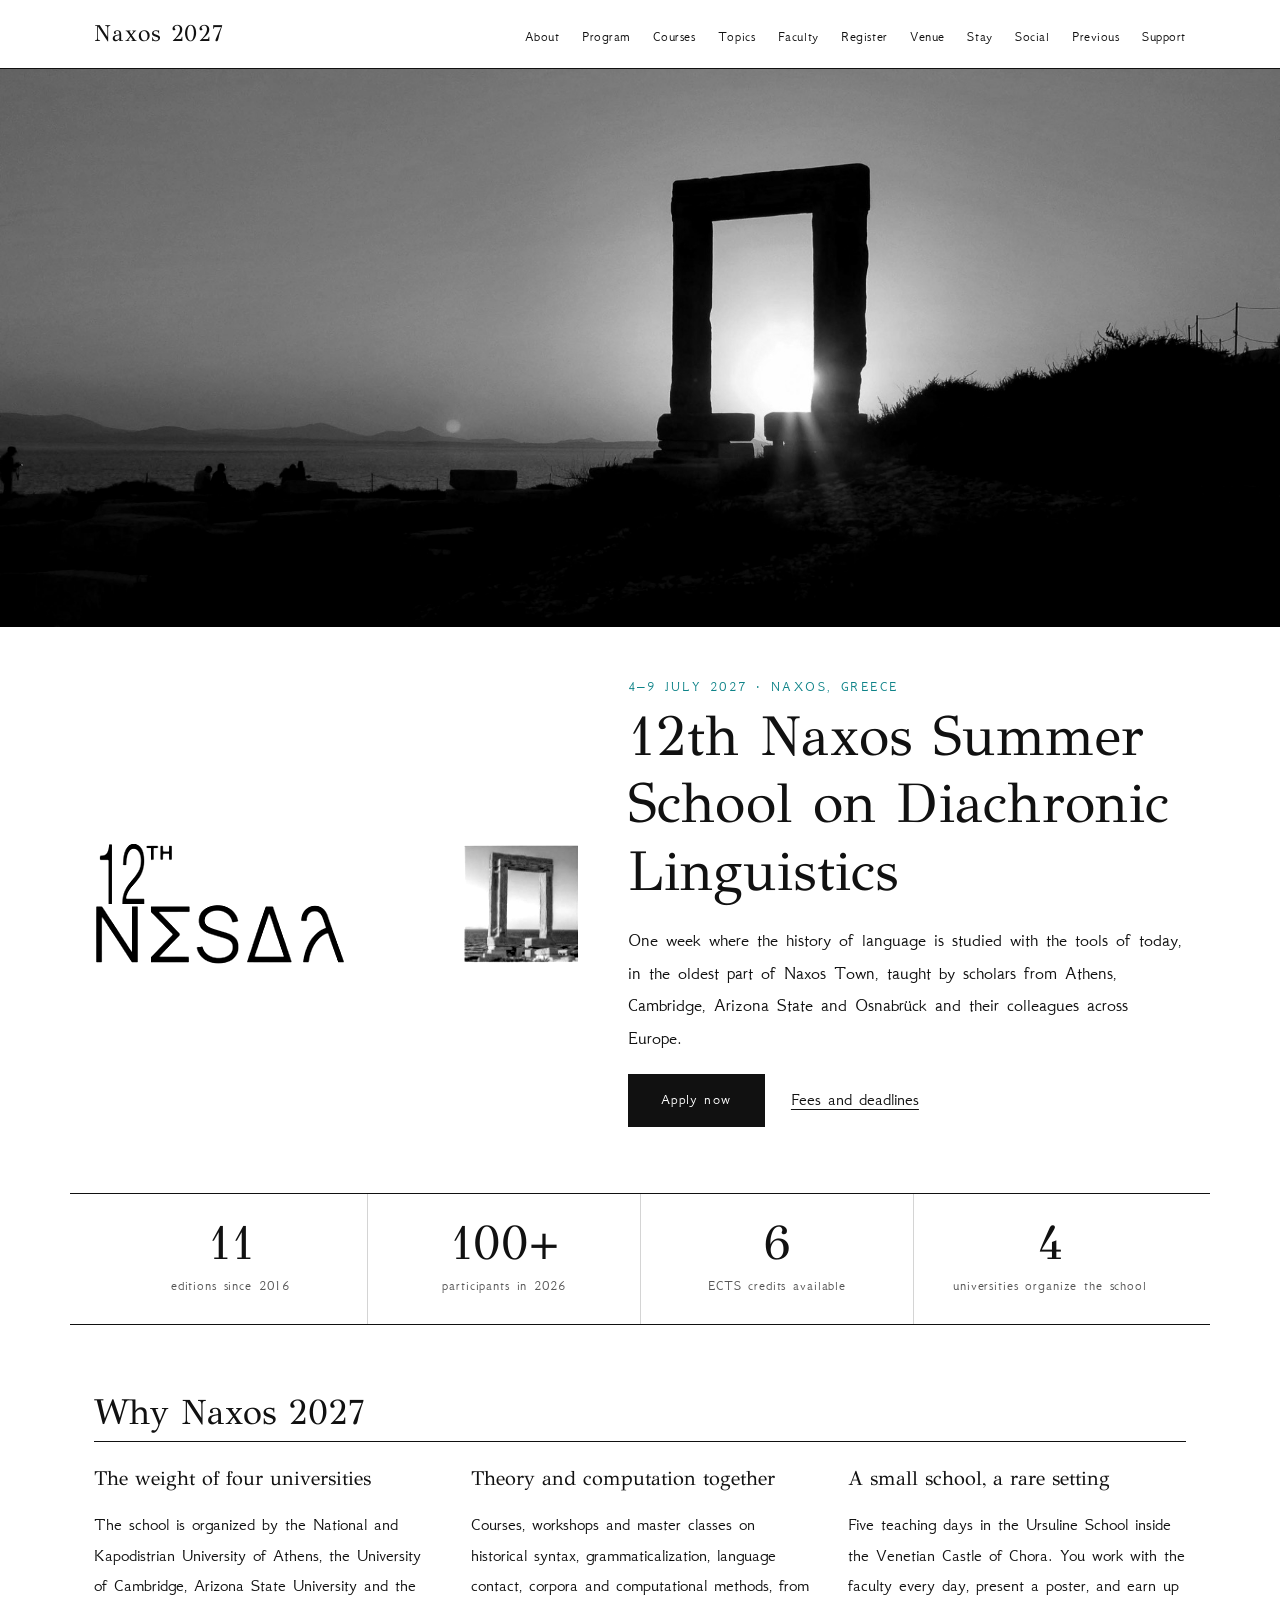
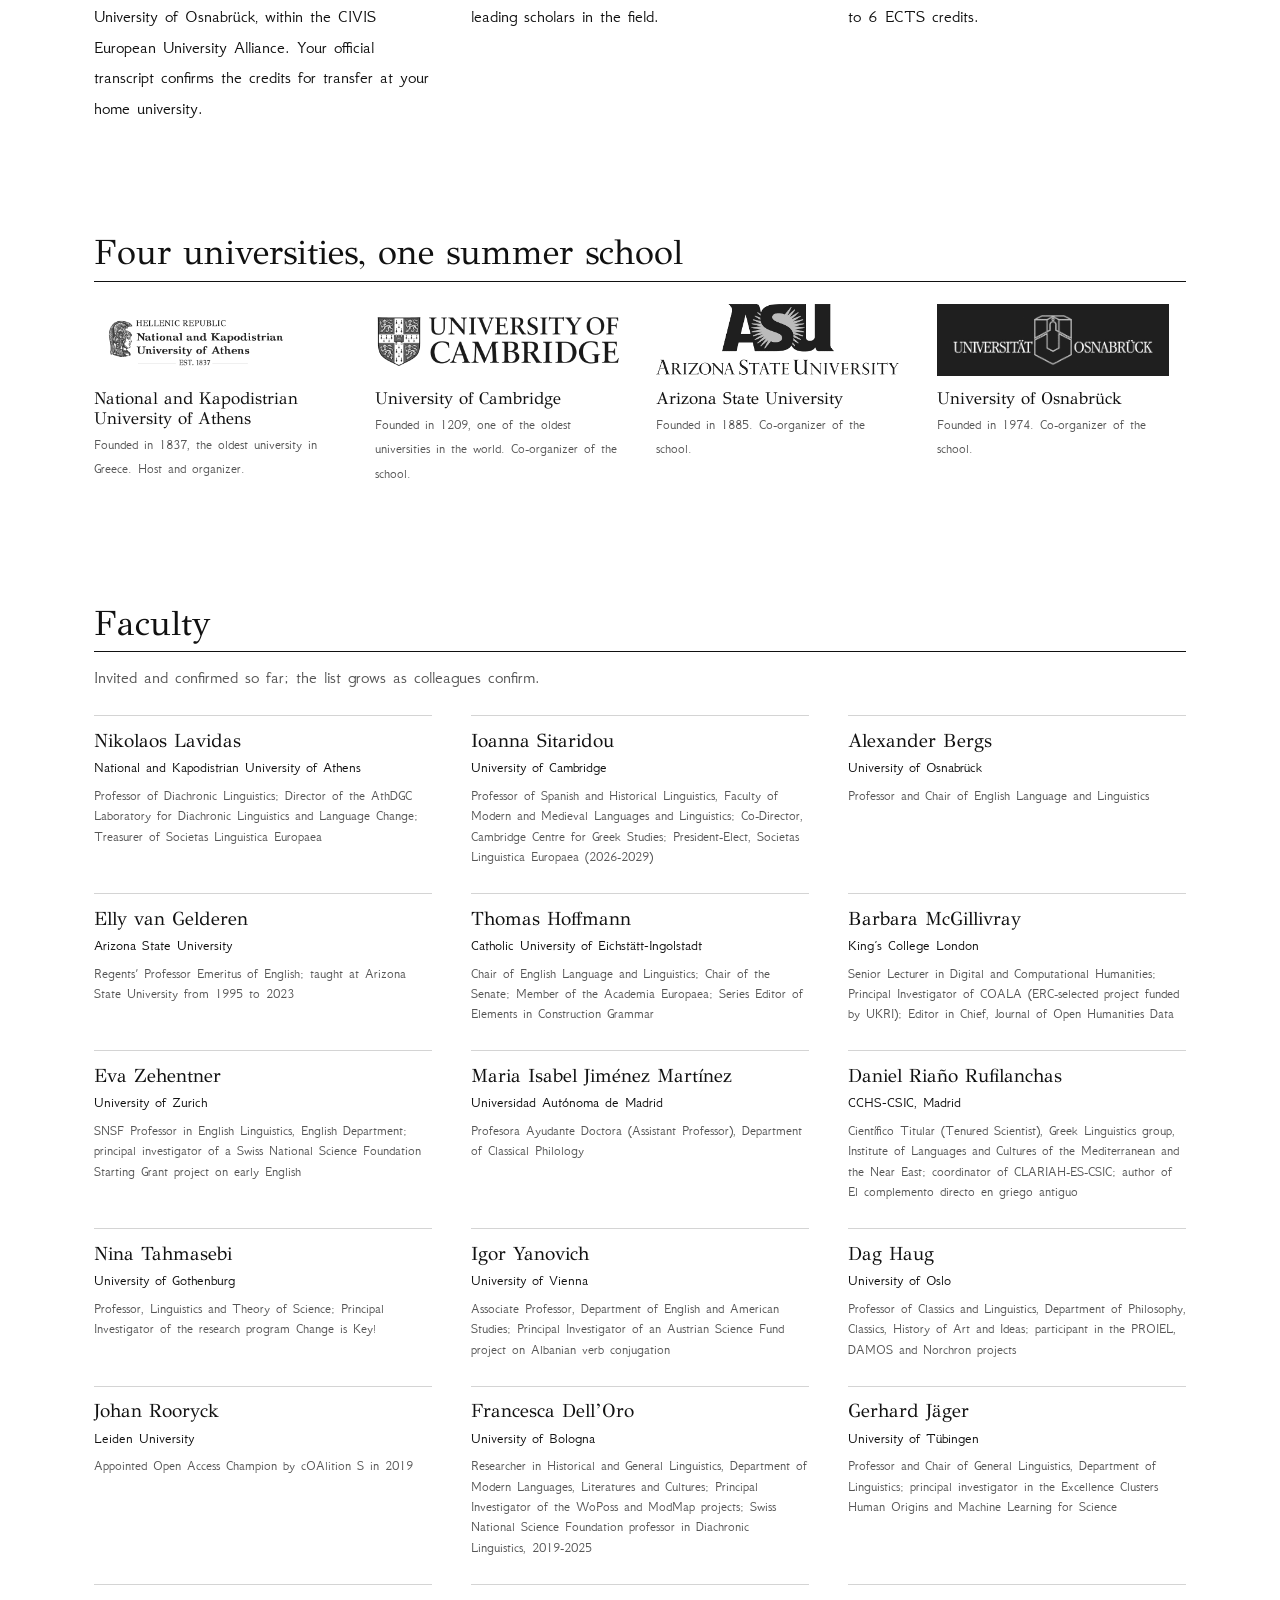
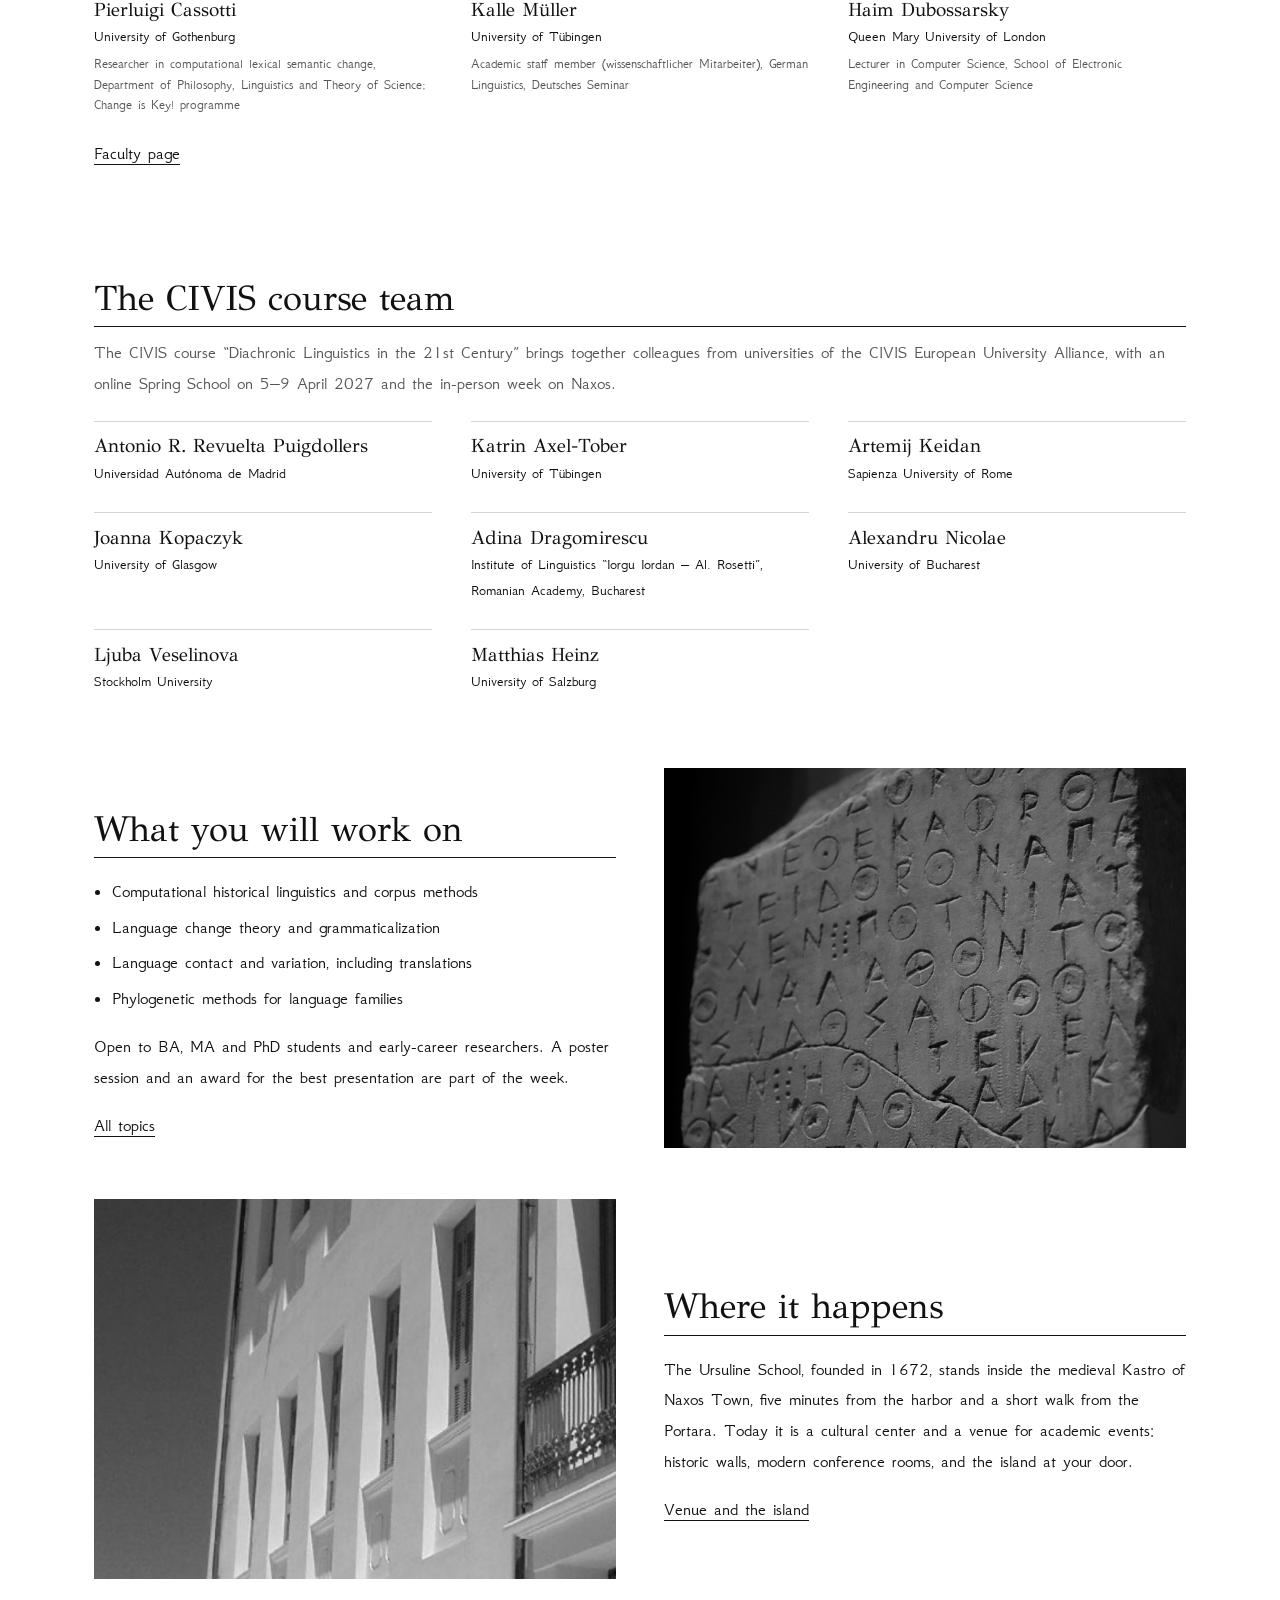
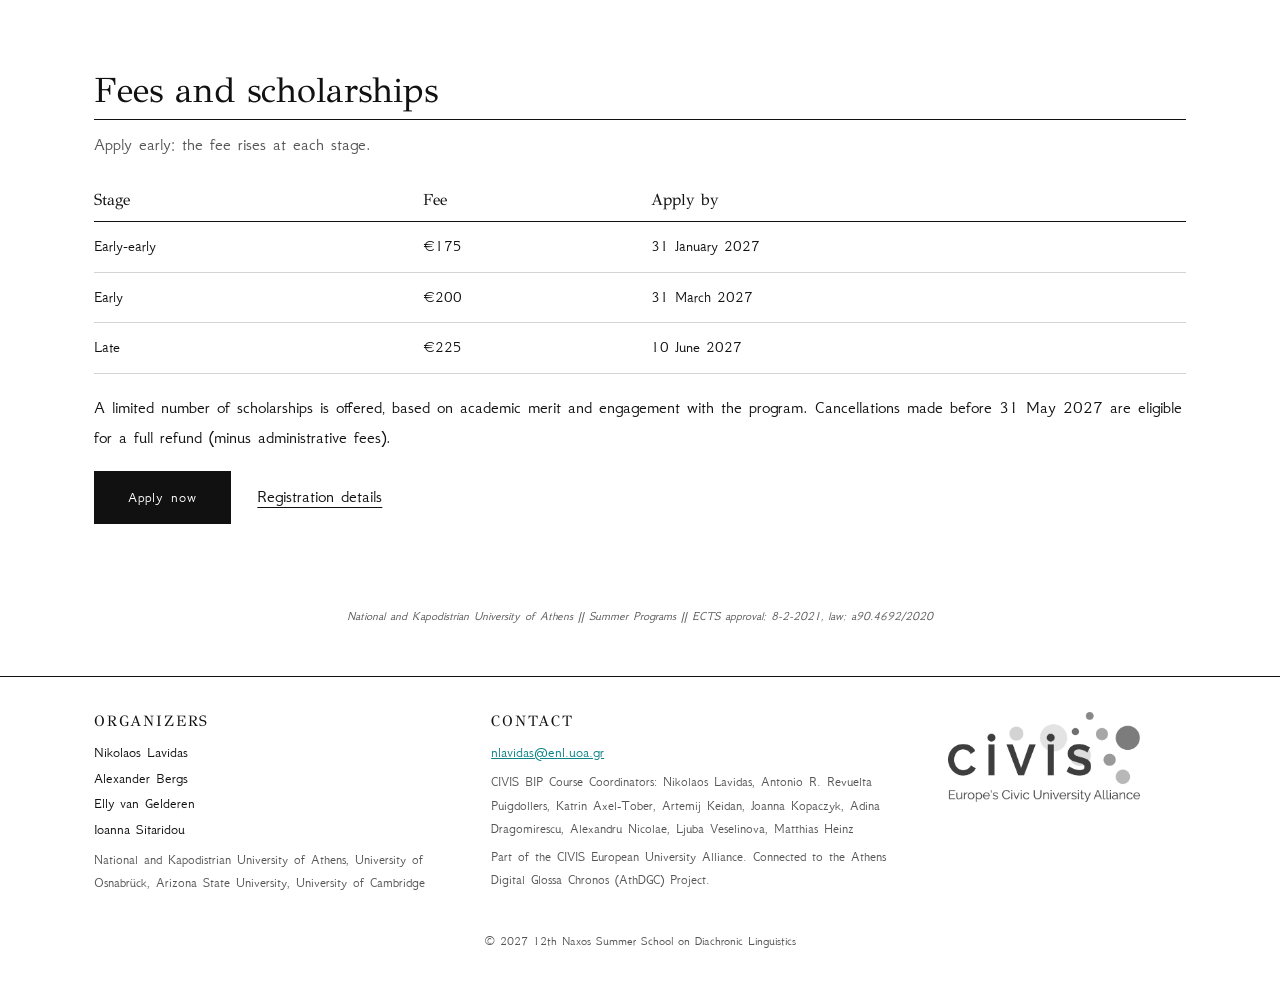
==== index.html @ 76bfa8ff "Add verified roles for faculty and CIVIS team" ====
<!DOCTYPE html>
<html lang="en">
<head>
<meta charset="UTF-8">
<meta name="viewport" content="width=device-width, initial-scale=1.0">
<meta name="author" content="Lavidas">
<meta name="description" content="12th Naxos Summer School on Diachronic Linguistics, 4-9 July 2027, Naxos, Greece. Organized by the National and Kapodistrian University of Athens with the University of Cambridge, Arizona State University and the University of Osnabruck.">
<title>12th Naxos Summer School on Diachronic Linguistics | Naxos Summer School 2027</title>
<link rel="icon" type="image/png" href="assets/logos/favicon.png">
<link rel="preconnect" href="https://fonts.googleapis.com">
<link rel="preconnect" href="https://fonts.gstatic.com" crossorigin>
<link rel="stylesheet" href="https://fonts.googleapis.com/css2?family=GFS+Didot&family=GFS+Neohellenic:ital,wght@0,400;0,700;1,400&display=swap">
<link rel="stylesheet" href="style.css">
</head>
<body>
<header class="top">
  <div class="bar">
    <a href="index.html" class="mark">Naxos 2027</a>
    <nav><ul>
        <li><a href="about.html">About</a></li>
        <li><a href="program.html">Program</a></li>
        <li><a href="descriptions.html">Courses</a></li>
        <li><a href="topics.html">Topics</a></li>
        <li><a href="faculty.html">Faculty</a></li>
        <li><a href="registration.html">Register</a></li>
        <li><a href="venue.html">Venue</a></li>
        <li><a href="accommodation.html">Stay</a></li>
        <li><a href="social.html">Social</a></li>
        <li><a href="previous.html">Previous</a></li>
        <li><a href="support.html">Support</a></li>
    </ul></nav>
  </div>
</header>

<section class="herophoto"><img class="bw" src="assets/images/jordi-vich-navarro-14iJ-pawKuo-unsplash.jpg" alt="The Portara of Naxos at sunset"></section>
<section class="intro">
  <div class="intro-grid">
    <div class="intro-logo"><img class="logo" src="assets/logos/12th.png" alt="12th Naxos Summer School, NESAL logo with the Portara"></div>
    <div class="intro-text">
      <p class="eyebrow">4&ndash;9 July 2027 &middot; Naxos, Greece</p>
      <h1>12th Naxos Summer School on Diachronic Linguistics</h1>
      <p class="lead">One week where the history of language is studied with the tools of today, in the oldest part of Naxos Town, taught by scholars from Athens, Cambridge, Arizona State and Osnabr&uuml;ck and their colleagues across Europe.</p>
      <p><a class="btn" href="https://form.jotform.com/263265430070045" target="_blank" rel="noopener">Apply now</a> <a class="textlink" href="registration.html">Fees and deadlines</a></p>
    </div>
  </div>
</section>
<section class="stats">
  <div><span>11</span><p>editions since 2016</p></div>
  <div><span>100+</span><p>participants in 2026</p></div>
  <div><span>6</span><p>ECTS credits available</p></div>
  <div><span>4</span><p>universities organize the school</p></div>
</section>
<section class="band">
  <h2>Why Naxos 2027</h2>
  <div class="three">
    <div><h3>The weight of four universities</h3><p>The school is organized by the National and Kapodistrian University of Athens, the University of Cambridge, Arizona State University and the University of Osnabr&uuml;ck, within the CIVIS European University Alliance. Your official transcript confirms the credits for transfer at your home university.</p></div>
    <div><h3>Theory and computation together</h3><p>Courses, workshops and master classes on historical syntax, grammaticalization, language contact, corpora and computational methods, from leading scholars in the field.</p></div>
    <div><h3>A small school, a rare setting</h3><p>Five teaching days in the Ursuline School inside the Venetian Castle of Chora. You work with the faculty every day, present a poster, and earn up to 6 ECTS credits.</p></div>
  </div>
</section>
<section class="band">
  <h2>Four universities, one summer school</h2>
  <div class="insts"><div class="inst"><a href="https://en.uoa.gr" target="_blank" rel="noopener"><img class="bw" src="assets/logos/university_of_athens.jpg" alt="National and Kapodistrian University of Athens logo"></a><h3>National and Kapodistrian University of Athens</h3><p>Founded in 1837, the oldest university in Greece. Host and organizer.</p></div><div class="inst"><a href="https://www.cam.ac.uk" target="_blank" rel="noopener"><img class="bw" src="assets/logos/cambridge.png" alt="University of Cambridge logo"></a><h3>University of Cambridge</h3><p>Founded in 1209, one of the oldest universities in the world. Co-organizer of the school.</p></div><div class="inst"><a href="https://www.asu.edu" target="_blank" rel="noopener"><img class="bw" src="assets/logos/asu.png" alt="Arizona State University logo"></a><h3>Arizona State University</h3><p>Founded in 1885. Co-organizer of the school.</p></div><div class="inst"><a href="https://www.uni-osnabrueck.de/en/" target="_blank" rel="noopener"><img class="bw" src="assets/logos/osnabrueck.png" alt="University of Osnabrück logo"></a><h3>University of Osnabrück</h3><p>Founded in 1974. Co-organizer of the school.</p></div></div>
</section>
<section class="band">
  <h2>Faculty</h2>
  <p class="sub">Invited and confirmed so far; the list grows as colleagues confirm.</p>
  <div class="people"><div class="person"><h3>Nikolaos Lavidas</h3><p class="aff">National and Kapodistrian University of Athens</p><p class="role">Professor of Diachronic Linguistics; Director of the AthDGC Laboratory for Diachronic Linguistics and Language Change; Treasurer of Societas Linguistica Europaea</p></div><div class="person"><h3>Ioanna Sitaridou</h3><p class="aff">University of Cambridge</p><p class="role">Professor of Spanish and Historical Linguistics, Faculty of Modern and Medieval Languages and Linguistics; Co-Director, Cambridge Centre for Greek Studies; President-Elect, Societas Linguistica Europaea (2026-2029)</p></div><div class="person"><h3>Alexander Bergs</h3><p class="aff">University of Osnabrück</p><p class="role">Professor and Chair of English Language and Linguistics</p></div><div class="person"><h3>Elly van Gelderen</h3><p class="aff">Arizona State University</p><p class="role">Regents’ Professor Emeritus of English; taught at Arizona State University from 1995 to 2023</p></div><div class="person"><h3>Thomas Hoffmann</h3><p class="aff">Catholic University of Eichstätt-Ingolstadt</p><p class="role">Chair of English Language and Linguistics; Chair of the Senate; Member of the Academia Europaea; Series Editor of Elements in Construction Grammar</p></div><div class="person"><h3>Barbara McGillivray</h3><p class="aff">King’s College London</p><p class="role">Senior Lecturer in Digital and Computational Humanities; Principal Investigator of COALA (ERC-selected project funded by UKRI); Editor in Chief, Journal of Open Humanities Data</p></div><div class="person"><h3>Eva Zehentner</h3><p class="aff">University of Zurich</p><p class="role">SNSF Professor in English Linguistics, English Department; principal investigator of a Swiss National Science Foundation Starting Grant project on early English</p></div><div class="person"><h3>Maria Isabel Jiménez Martínez</h3><p class="aff">Universidad Autónoma de Madrid</p><p class="role">Profesora Ayudante Doctora (Assistant Professor), Department of Classical Philology</p></div><div class="person"><h3>Daniel Riaño Rufilanchas</h3><p class="aff">CCHS-CSIC, Madrid</p><p class="role">Científico Titular (Tenured Scientist), Greek Linguistics group, Institute of Languages and Cultures of the Mediterranean and the Near East; coordinator of CLARIAH-ES-CSIC; author of El complemento directo en griego antiguo</p></div><div class="person"><h3>Nina Tahmasebi</h3><p class="aff">University of Gothenburg</p><p class="role">Professor, Linguistics and Theory of Science; Principal Investigator of the research program Change is Key!</p></div><div class="person"><h3>Igor Yanovich</h3><p class="aff">University of Vienna</p><p class="role">Associate Professor, Department of English and American Studies; Principal Investigator of an Austrian Science Fund project on Albanian verb conjugation</p></div><div class="person"><h3>Dag Haug</h3><p class="aff">University of Oslo</p><p class="role">Professor of Classics and Linguistics, Department of Philosophy, Classics, History of Art and Ideas; participant in the PROIEL, DAMOS and Norchron projects</p></div><div class="person"><h3>Johan Rooryck</h3><p class="aff">Leiden University</p><p class="role">Appointed Open Access Champion by cOAlition S in 2019</p></div><div class="person"><h3>Francesca Dell’Oro</h3><p class="aff">University of Bologna</p><p class="role">Researcher in Historical and General Linguistics, Department of Modern Languages, Literatures and Cultures; Principal Investigator of the WoPoss and ModMap projects; Swiss National Science Foundation professor in Diachronic Linguistics, 2019-2025</p></div><div class="person"><h3>Gerhard Jäger</h3><p class="aff">University of Tübingen</p><p class="role">Professor and Chair of General Linguistics, Department of Linguistics; principal investigator in the Excellence Clusters Human Origins and Machine Learning for Science</p></div><div class="person"><h3>Pierluigi Cassotti</h3><p class="aff">University of Gothenburg</p><p class="role">Researcher in computational lexical semantic change, Department of Philosophy, Linguistics and Theory of Science; Change is Key! programme</p></div><div class="person"><h3>Kalle Müller</h3><p class="aff">University of Tübingen</p><p class="role">Academic staff member (wissenschaftlicher Mitarbeiter), German Linguistics, Deutsches Seminar</p></div><div class="person"><h3>Haim Dubossarsky</h3><p class="aff">Queen Mary University of London</p><p class="role">Lecturer in Computer Science, School of Electronic Engineering and Computer Science</p></div></div>
  <p><a class="textlink" href="faculty.html">Faculty page</a></p>
</section>
<section class="band">
  <h2>The CIVIS course team</h2>
  <p class="sub">The CIVIS course &ldquo;Diachronic Linguistics in the 21st Century&rdquo; brings together colleagues from universities of the CIVIS European University Alliance, with an online Spring School on 5&ndash;9 April 2027 and the in-person week on Naxos.</p>
  <div class="people"><div class="person"><h3>Antonio R. Revuelta Puigdollers</h3><p class="aff">Universidad Autónoma de Madrid</p></div><div class="person"><h3>Katrin Axel-Tober</h3><p class="aff">University of Tübingen</p></div><div class="person"><h3>Artemij Keidan</h3><p class="aff">Sapienza University of Rome</p></div><div class="person"><h3>Joanna Kopaczyk</h3><p class="aff">University of Glasgow</p></div><div class="person"><h3>Adina Dragomirescu</h3><p class="aff">Institute of Linguistics “Iorgu Iordan – Al. Rosetti”, Romanian Academy, Bucharest</p></div><div class="person"><h3>Alexandru Nicolae</h3><p class="aff">University of Bucharest</p></div><div class="person"><h3>Ljuba Veselinova</h3><p class="aff">Stockholm University</p></div><div class="person"><h3>Matthias Heinz</h3><p class="aff">University of Salzburg</p></div></div>
</section>
<section class="band split">
  <div>
    <h2>What you will work on</h2>
    <ul class="plain">
      <li>Computational historical linguistics and corpus methods</li>
      <li>Language change theory and grammaticalization</li>
      <li>Language contact and variation, including translations</li>
      <li>Phylogenetic methods for language families</li>
    </ul>
    <p>Open to BA, MA and PhD students and early-career researchers. A poster session and an award for the best presentation are part of the week.</p>
    <p><a class="textlink" href="topics.html">All topics</a></p>
  </div>
  <div><img class="bw" src="assets/images/andy-kennedy-IU37SzWsgnc-unsplash.jpg" alt="An ancient Greek inscription in stone"></div>
</section>
<section class="band split rev">
  <div><img class="bw" src="assets/images/%CE%A3%CF%87%CE%BF%CE%BB%CE%AE-%CE%9F%CF%85%CF%81%CF%83%CE%BF%CF%85%CE%BB%CE%B9%CE%BD%CF%8E%CE%BD.jpg" alt="The Ursuline School in the Kastro of Naxos Town"></div>
  <div>
    <h2>Where it happens</h2>
    <p>The Ursuline School, founded in 1672, stands inside the medieval Kastro of Naxos Town, five minutes from the harbor and a short walk from the Portara. Today it is a cultural center and a venue for academic events: historic walls, modern conference rooms, and the island at your door.</p>
    <p><a class="textlink" href="venue.html">Venue and the island</a></p>
  </div>
</section>
<section class="band" id="fees">
  <h2>Fees and scholarships</h2>
  <p class="sub">Apply early: the fee rises at each stage.</p>
  <table class="fees">
<tr><th>Stage</th><th>Fee</th><th>Apply by</th></tr>
<tr><td>Early-early</td><td>&euro;175</td><td>31 January 2027</td></tr>
<tr><td>Early</td><td>&euro;200</td><td>31 March 2027</td></tr>
<tr><td>Late</td><td>&euro;225</td><td>10 June 2027</td></tr>
</table>
  <p>A limited number of scholarships is offered, based on academic merit and engagement with the program. Cancellations made before 31 May 2027 are eligible for a full refund (minus administrative fees).</p>
  <p><a class="btn" href="https://form.jotform.com/263265430070045" target="_blank" rel="noopener">Apply now</a> <a class="textlink" href="registration.html">Registration details</a></p>
</section>
<p class="ects-note">National and Kapodistrian University of Athens || Summer Programs || ECTS approval: 8-2-2021, law: a90.4692/2020</p>

<footer>
  <div class="foot">
    <div>
      <h4>Organizers</h4>
      <p>Nikolaos Lavidas<br>Alexander Bergs<br>Elly van Gelderen<br>Ioanna Sitaridou</p>
      <p class="small">National and Kapodistrian University of Athens, University of Osnabr&uuml;ck, Arizona State University, University of Cambridge</p>
    </div>
    <div>
      <h4>Contact</h4>
      <p><a href="mailto:nlavidas@enl.uoa.gr">nlavidas@enl.uoa.gr</a></p>
      <p class="small">CIVIS BIP Course Coordinators: Nikolaos Lavidas, Antonio R. Revuelta Puigdollers, Katrin Axel-Tober, Artemij Keidan, Joanna Kopaczyk, Adina Dragomirescu, Alexandru Nicolae, Ljuba Veselinova, Matthias Heinz</p>
      <p class="small">Part of the CIVIS European University Alliance. Connected to the Athens Digital Glossa Chronos (AthDGC) Project.</p>
    </div>
    <div class="flogos">
      <a href="https://civis.eu" target="_blank" rel="noopener"><img class="bw" src="assets/logos/civis-large---.png" alt="CIVIS European University Alliance logo"></a>
    </div>
  </div>
  <p class="copy">&copy; 2027 12th Naxos Summer School on Diachronic Linguistics</p>
</footer>
</body>
</html>
---- style.css ----
/* Naxos Summer School 2027 */
:root{--ink:#111;--soft:#555;--rule:#d4d4d4;--accent:#0E8388}
*{box-sizing:border-box}
html{-webkit-text-size-adjust:100%}
body{margin:0;background:#fff;color:var(--ink);font-family:"GFS Neohellenic","Gentium Plus",Georgia,serif;font-size:18px;line-height:1.7}
h1,h2,h3,h4{font-family:"GFS Didot","Gentium Plus",Georgia,serif;font-weight:400;color:var(--ink);line-height:1.2}
h1{font-size:clamp(2.2rem,4.6vw,3.5rem);margin:.3rem 0 1rem;letter-spacing:.005em}
h2{font-size:clamp(1.6rem,3vw,2.2rem);margin:3rem 0 1rem;padding-bottom:.4rem;border-bottom:1px solid var(--ink)}
h3{font-size:1.25rem;margin:1.6rem 0 .3rem}
h4{font-size:.95rem;letter-spacing:.12em;text-transform:uppercase;margin:0 0 .6rem}
a{color:var(--accent)}
img{max-width:100%}
.bw{filter:grayscale(1) contrast(1.06)}
.top{position:sticky;top:0;z-index:20;background:#fff;border-bottom:1px solid var(--ink)}
.bar{max-width:1140px;margin:0 auto;padding:.9rem 1.5rem;display:flex;flex-wrap:wrap;align-items:baseline;justify-content:space-between;gap:.4rem 2rem}
.mark{font-family:"GFS Didot",Georgia,serif;font-size:1.45rem;color:var(--ink);text-decoration:none;letter-spacing:.04em}
nav ul{list-style:none;margin:0;padding:0;display:flex;flex-wrap:wrap;gap:.2rem 1.4rem}
nav a{color:var(--ink);text-decoration:none;font-size:.9rem;letter-spacing:.04em}
nav a:hover,nav a.active{color:var(--accent);text-decoration:underline;text-underline-offset:5px}
.herophoto img{width:100%;height:min(62vh,560px);object-fit:cover;object-position:center 40%;display:block}
.intro{max-width:1140px;margin:0 auto;padding:3rem 1.5rem 2rem}
.intro-grid{display:grid;grid-template-columns:1fr 1.15fr;gap:3rem;align-items:center}
.intro-logo img{width:100%;height:auto;filter:grayscale(1) contrast(1.35) brightness(1.07);mix-blend-mode:multiply}
.eyebrow{font-size:.85rem;letter-spacing:.18em;text-transform:uppercase;color:var(--accent);margin:0}
.lead{font-size:1.2rem;color:var(--ink)}
.btn{display:inline-block;background:var(--ink);color:#fff;text-decoration:none;padding:.85rem 2.1rem;letter-spacing:.08em;font-size:.95rem;margin-right:1.2rem}
.btn:hover{background:var(--accent)}
.textlink{color:var(--ink);text-underline-offset:5px}
.stats{max-width:1140px;margin:1rem auto 0;padding:0 1.5rem;display:grid;grid-template-columns:repeat(4,1fr);border-top:1px solid var(--ink);border-bottom:1px solid var(--ink)}
.stats div{padding:1.6rem .5rem;text-align:center;border-left:1px solid var(--rule)}
.stats div:first-child{border-left:0}
.stats span{display:block;font-family:"GFS Didot",Georgia,serif;font-size:3rem;line-height:1}
.stats p{margin:.4rem 0 0;font-size:.9rem;letter-spacing:.06em;color:var(--soft)}
.band{max-width:1140px;margin:0 auto;padding:1rem 1.5rem 1.5rem}
.band h2{margin-top:3.2rem}
.sub{color:var(--soft);margin-top:-.4rem}
.three{display:grid;grid-template-columns:repeat(3,1fr);gap:2.4rem}
.three h3{margin-top:.6rem}
.insts{display:grid;grid-template-columns:repeat(4,1fr);gap:2rem;margin:1.4rem 0}
.inst img{height:72px;width:auto;max-width:100%;object-fit:contain;display:block;margin-bottom:.8rem}
.inst h3{font-size:1.05rem;margin:.2rem 0}
.inst p{font-size:.9rem;color:var(--soft);margin:.2rem 0}
.people{display:grid;grid-template-columns:repeat(3,1fr);gap:1.6rem 2.4rem;margin:1.4rem 0}
.person{border-top:1px solid var(--rule);padding-top:.8rem}
.person h3{margin:0 0 .2rem;font-size:1.2rem}
.aff{margin:0;font-size:.95rem}
.role{margin:.3rem 0 0;font-size:.85rem;color:var(--soft);line-height:1.5}
.split{display:grid;grid-template-columns:1fr 1fr;gap:3rem;align-items:center}
.split img{width:100%;height:380px;object-fit:cover;display:block}
.plain{padding-left:1.1rem}
.plain li{margin:.3rem 0}
.fees{border-collapse:collapse;width:100%;margin:1rem 0;font-size:1rem}
.fees th{text-align:left;font-weight:400;font-family:"GFS Didot",Georgia,serif;border-bottom:1px solid var(--ink);padding:.5rem .8rem .5rem 0}
.fees td{border-bottom:1px solid var(--rule);padding:.7rem .8rem .7rem 0;vertical-align:top}
.ects-note{text-align:center;font-size:.8rem;color:var(--soft);font-style:italic;margin:2.5rem 1rem}
.plainpage{max-width:820px;margin:0 auto;padding:3rem 1.5rem 3rem}
.plainpage .insts{grid-template-columns:repeat(2,1fr)}
.two{display:grid;grid-template-columns:repeat(2,1fr);gap:0 2.4rem}
.wide{width:100%;height:340px;object-fit:cover;display:block;margin:1.4rem 0}
.course{border-top:1px solid var(--rule);padding:1rem 0}
.small{font-size:.85rem;color:var(--soft)}
footer{border-top:1px solid var(--ink);margin-top:3rem}
.foot{max-width:1140px;margin:0 auto;padding:2.2rem 1.5rem 1rem;display:grid;grid-template-columns:1.2fr 1.4fr .8fr;gap:2.5rem;font-size:.95rem}
.foot p{margin:.3rem 0}
.flogos img{height:90px;width:auto}
.copy{text-align:center;font-size:.8rem;color:var(--soft);margin:0;padding:1rem 1rem 2rem}
@media (max-width:860px){.intro-grid,.split,.three,.two,.foot{grid-template-columns:1fr}.insts,.people{grid-template-columns:repeat(2,1fr)}.stats{grid-template-columns:repeat(2,1fr)}.stats div:nth-child(3){border-left:0}.split img{height:260px}}
@media (max-width:520px){body{font-size:17px}.insts,.people,.plainpage .insts{grid-template-columns:1fr}}
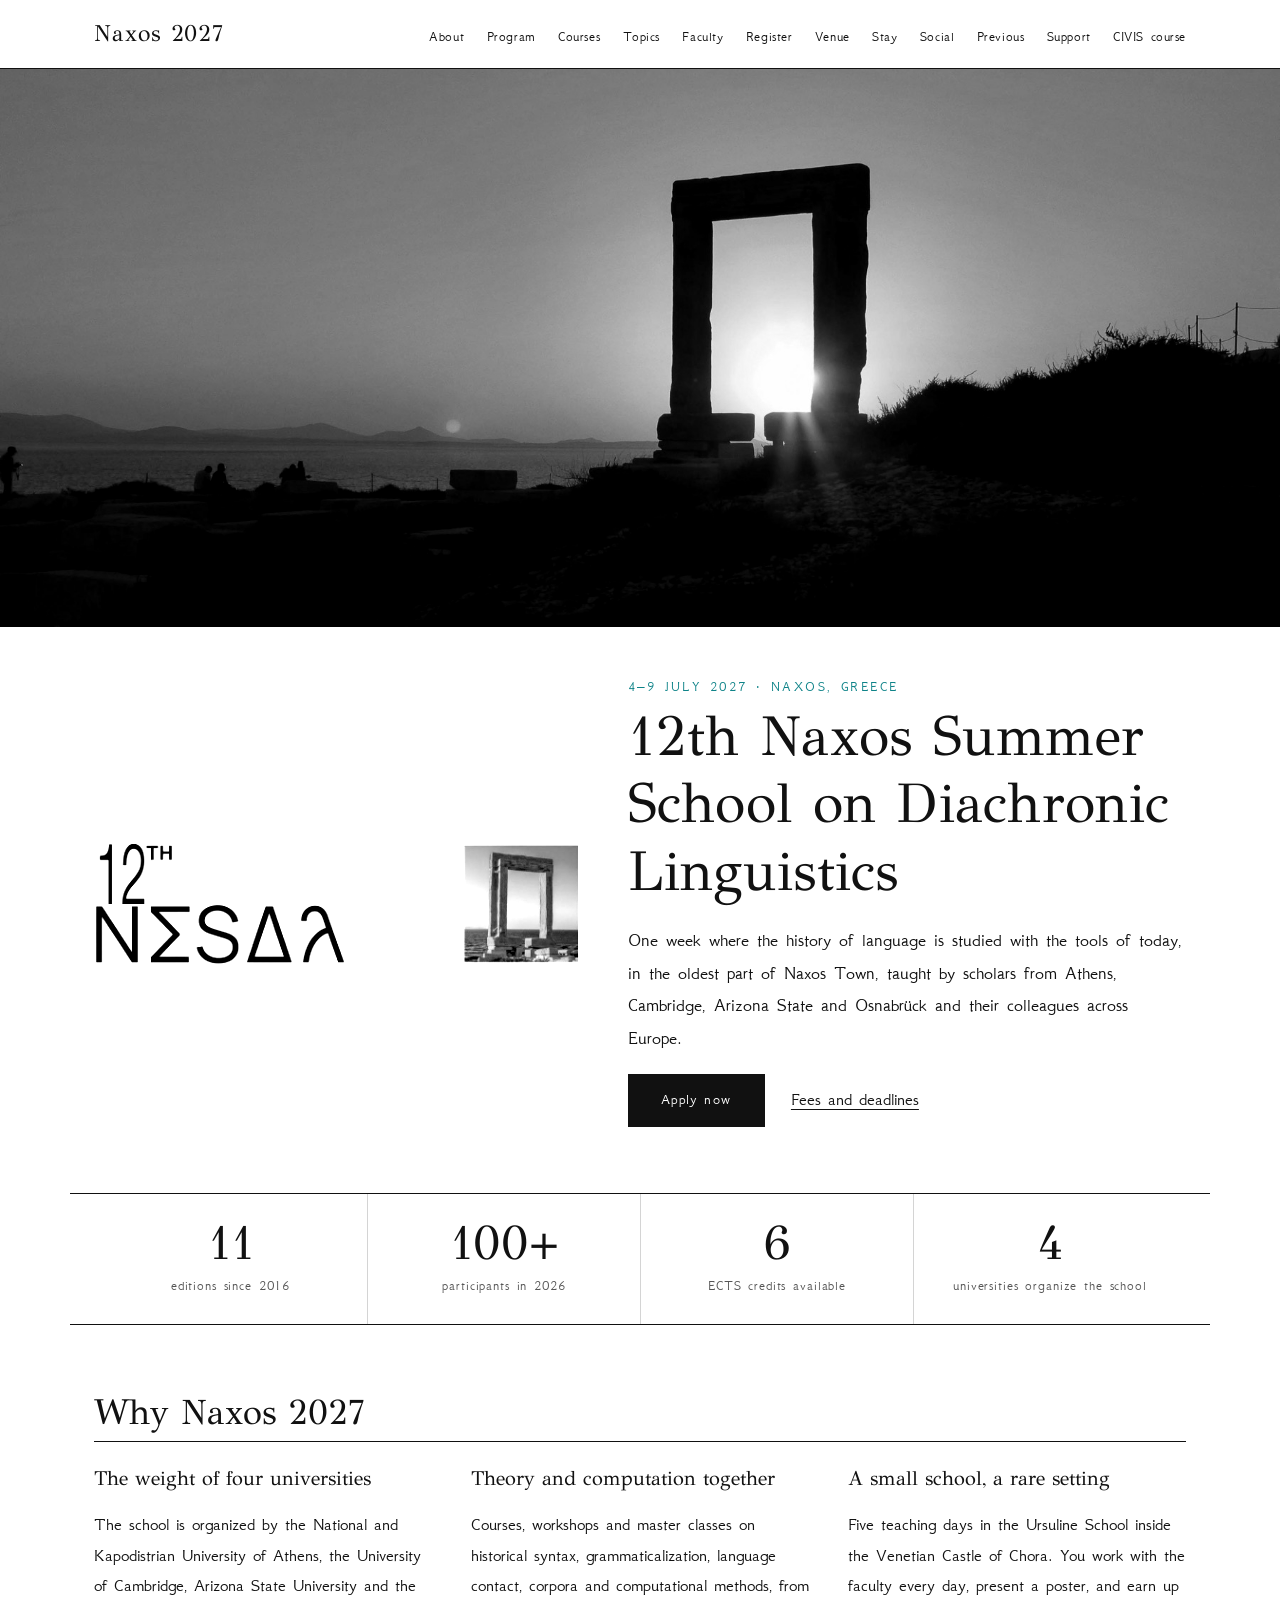
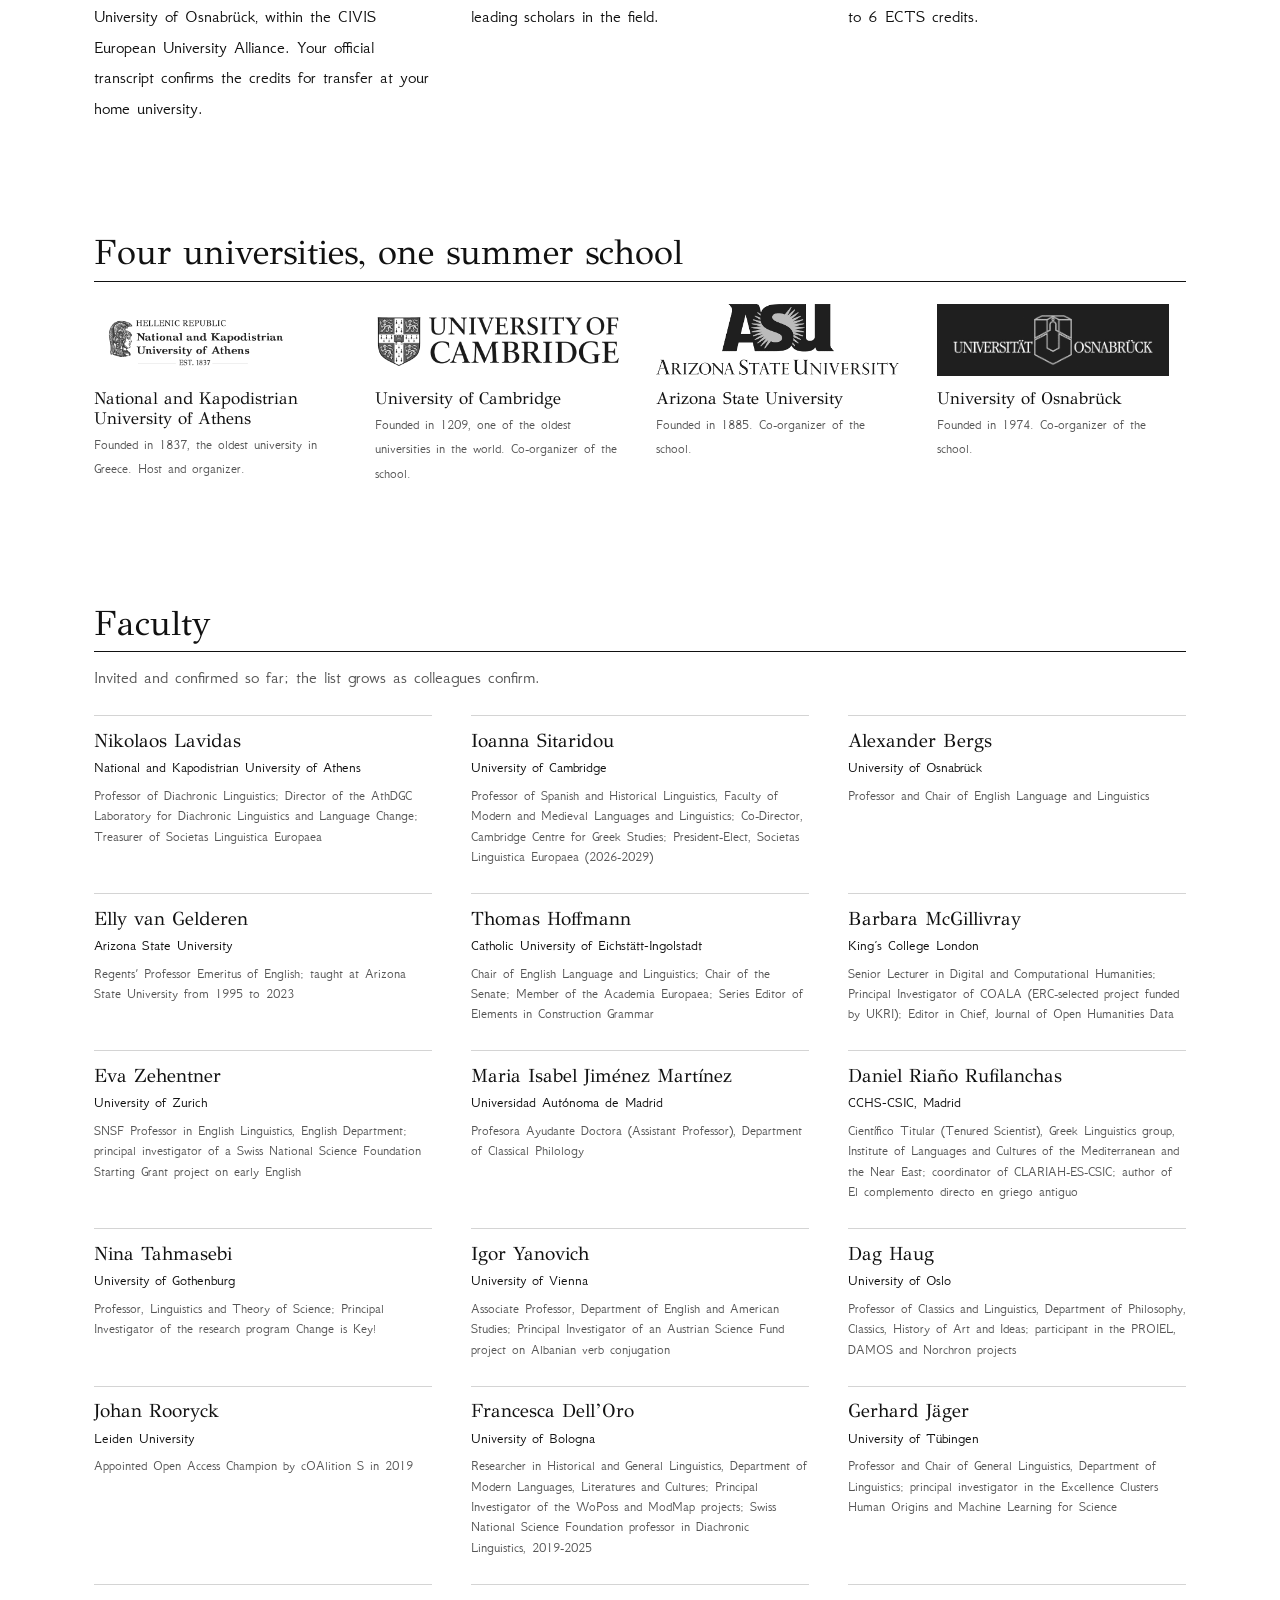
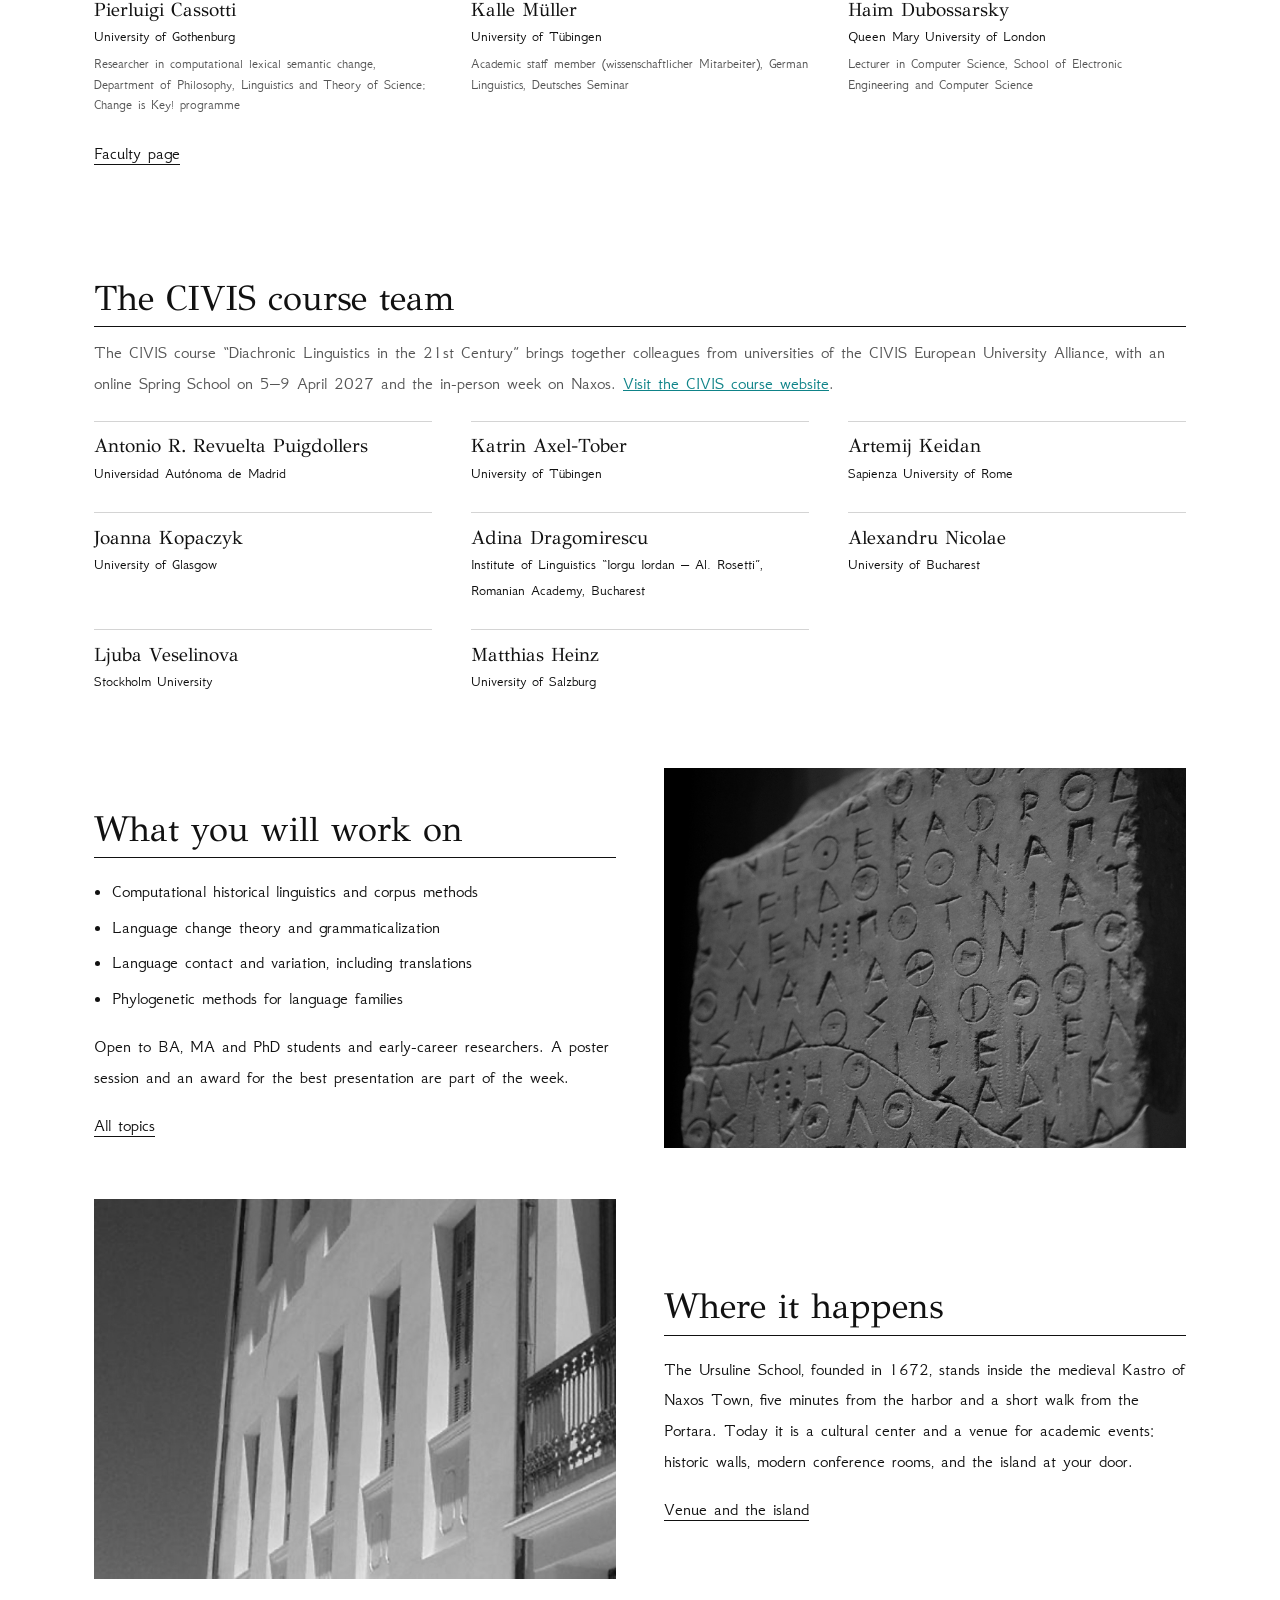
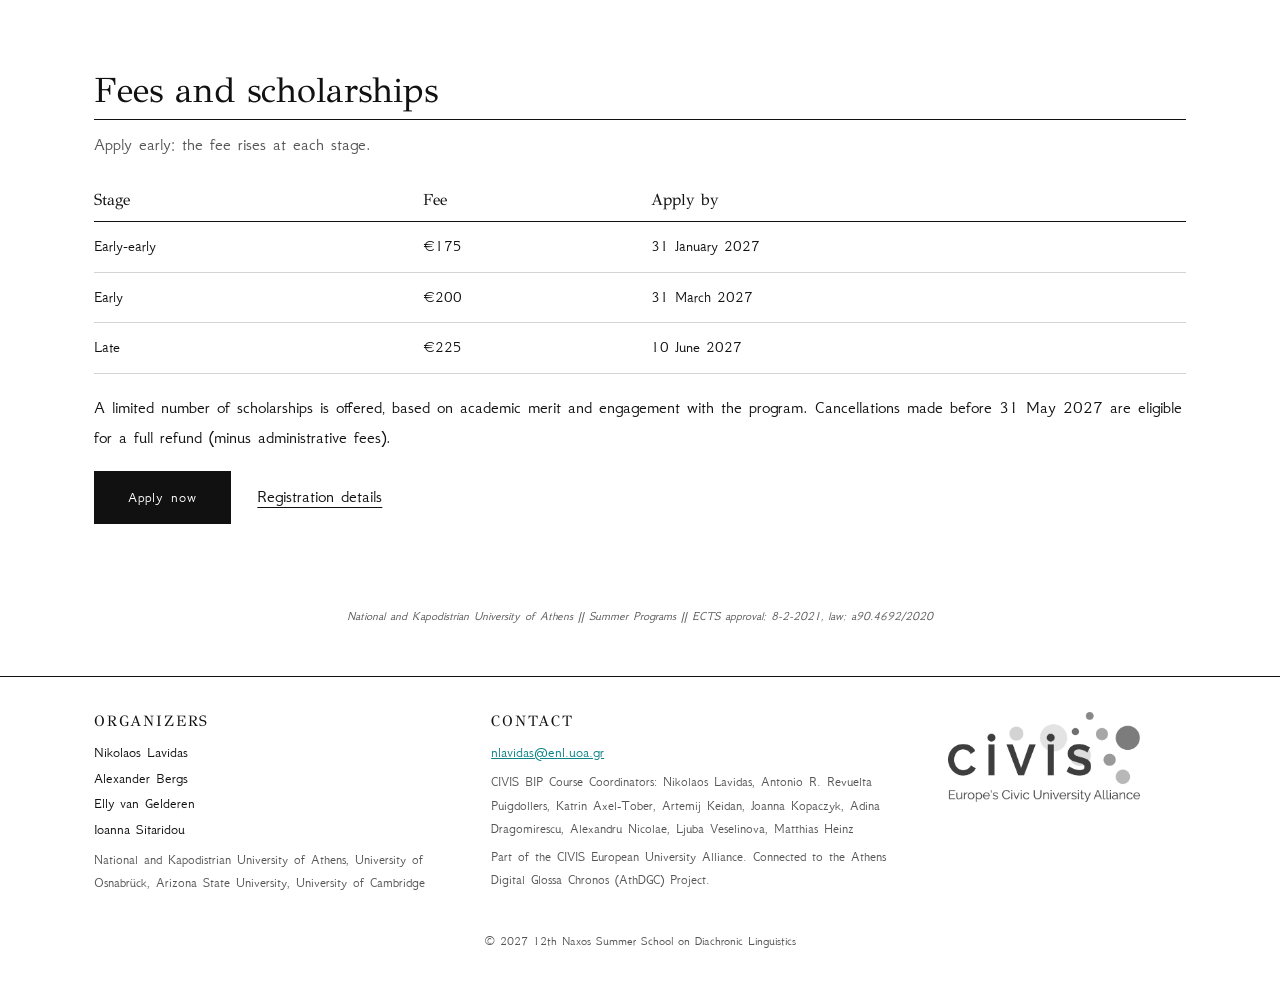
==== commit 6bb95ed3: "Link to the CIVIS course site" ====
--- a/index.html
+++ b/index.html
@@ -28,6 +28,7 @@
         <li><a href="social.html">Social</a></li>
         <li><a href="previous.html">Previous</a></li>
         <li><a href="support.html">Support</a></li>
+        <li><a href="https://athdgc.github.io/civis-diachronic-linguistics-2027/">CIVIS course</a></li>
     </ul></nav>
   </div>
 </header>
@@ -70,7 +71,7 @@
 </section>
 <section class="band">
   <h2>The CIVIS course team</h2>
-  <p class="sub">The CIVIS course &ldquo;Diachronic Linguistics in the 21st Century&rdquo; brings together colleagues from universities of the CIVIS European University Alliance, with an online Spring School on 5&ndash;9 April 2027 and the in-person week on Naxos.</p>
+  <p class="sub">The CIVIS course &ldquo;Diachronic Linguistics in the 21st Century&rdquo; brings together colleagues from universities of the CIVIS European University Alliance, with an online Spring School on 5&ndash;9 April 2027 and the in-person week on Naxos. <a href="https://athdgc.github.io/civis-diachronic-linguistics-2027/">Visit the CIVIS course website</a>.</p>
   <div class="people"><div class="person"><h3>Antonio R. Revuelta Puigdollers</h3><p class="aff">Universidad Autónoma de Madrid</p></div><div class="person"><h3>Katrin Axel-Tober</h3><p class="aff">University of Tübingen</p></div><div class="person"><h3>Artemij Keidan</h3><p class="aff">Sapienza University of Rome</p></div><div class="person"><h3>Joanna Kopaczyk</h3><p class="aff">University of Glasgow</p></div><div class="person"><h3>Adina Dragomirescu</h3><p class="aff">Institute of Linguistics “Iorgu Iordan – Al. Rosetti”, Romanian Academy, Bucharest</p></div><div class="person"><h3>Alexandru Nicolae</h3><p class="aff">University of Bucharest</p></div><div class="person"><h3>Ljuba Veselinova</h3><p class="aff">Stockholm University</p></div><div class="person"><h3>Matthias Heinz</h3><p class="aff">University of Salzburg</p></div></div>
 </section>
 <section class="band split">
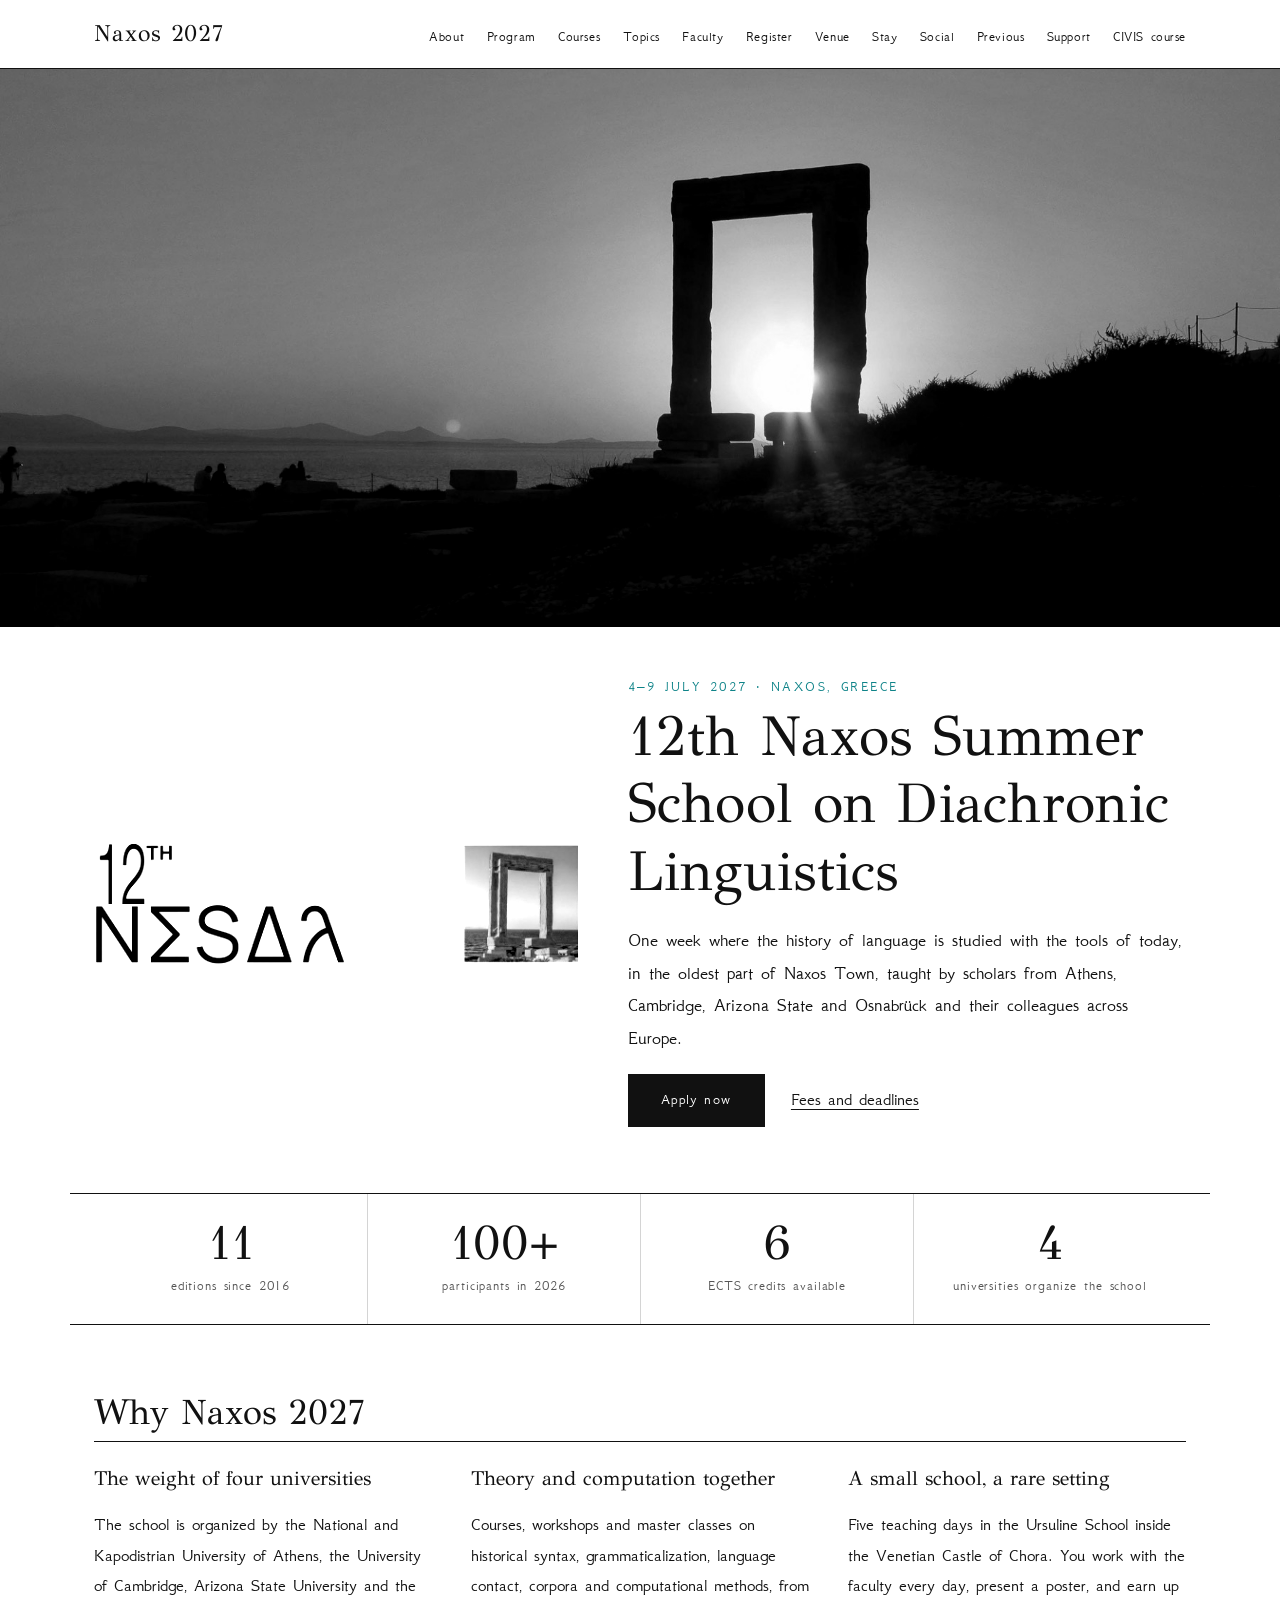
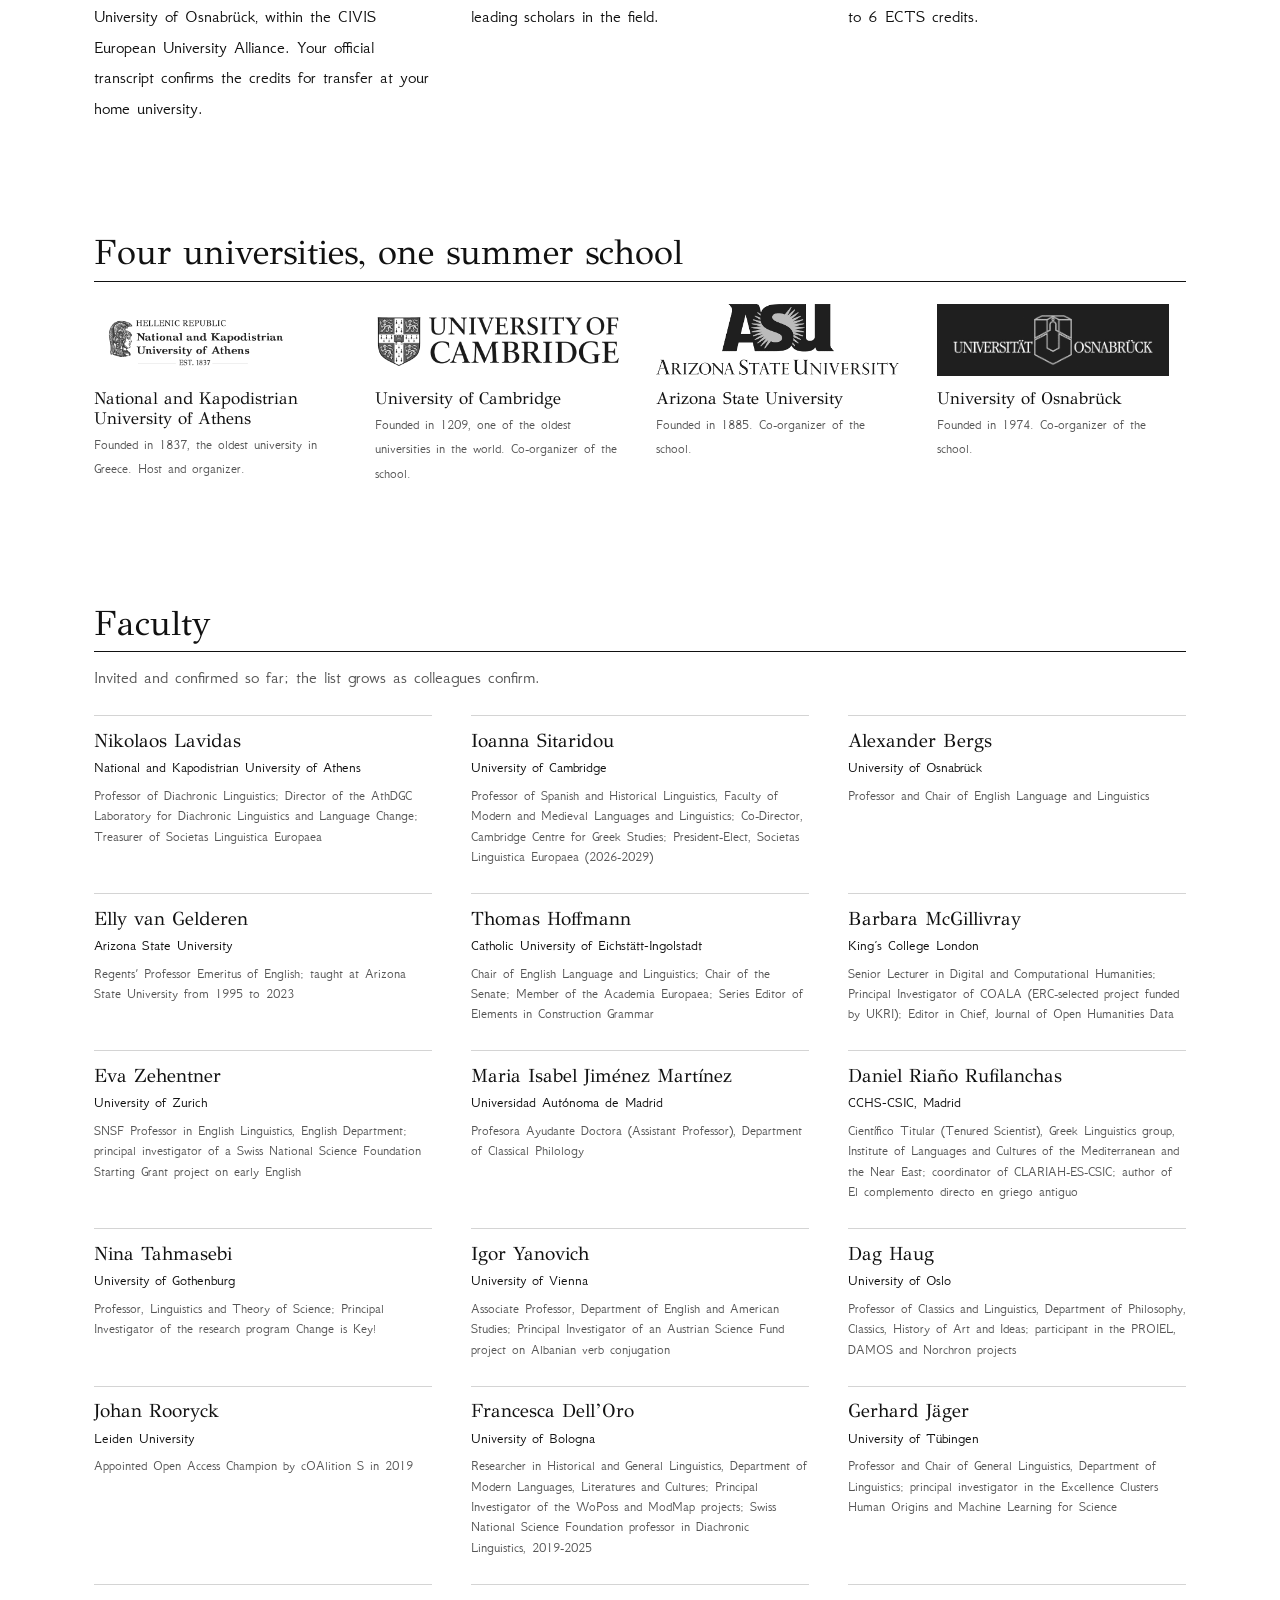
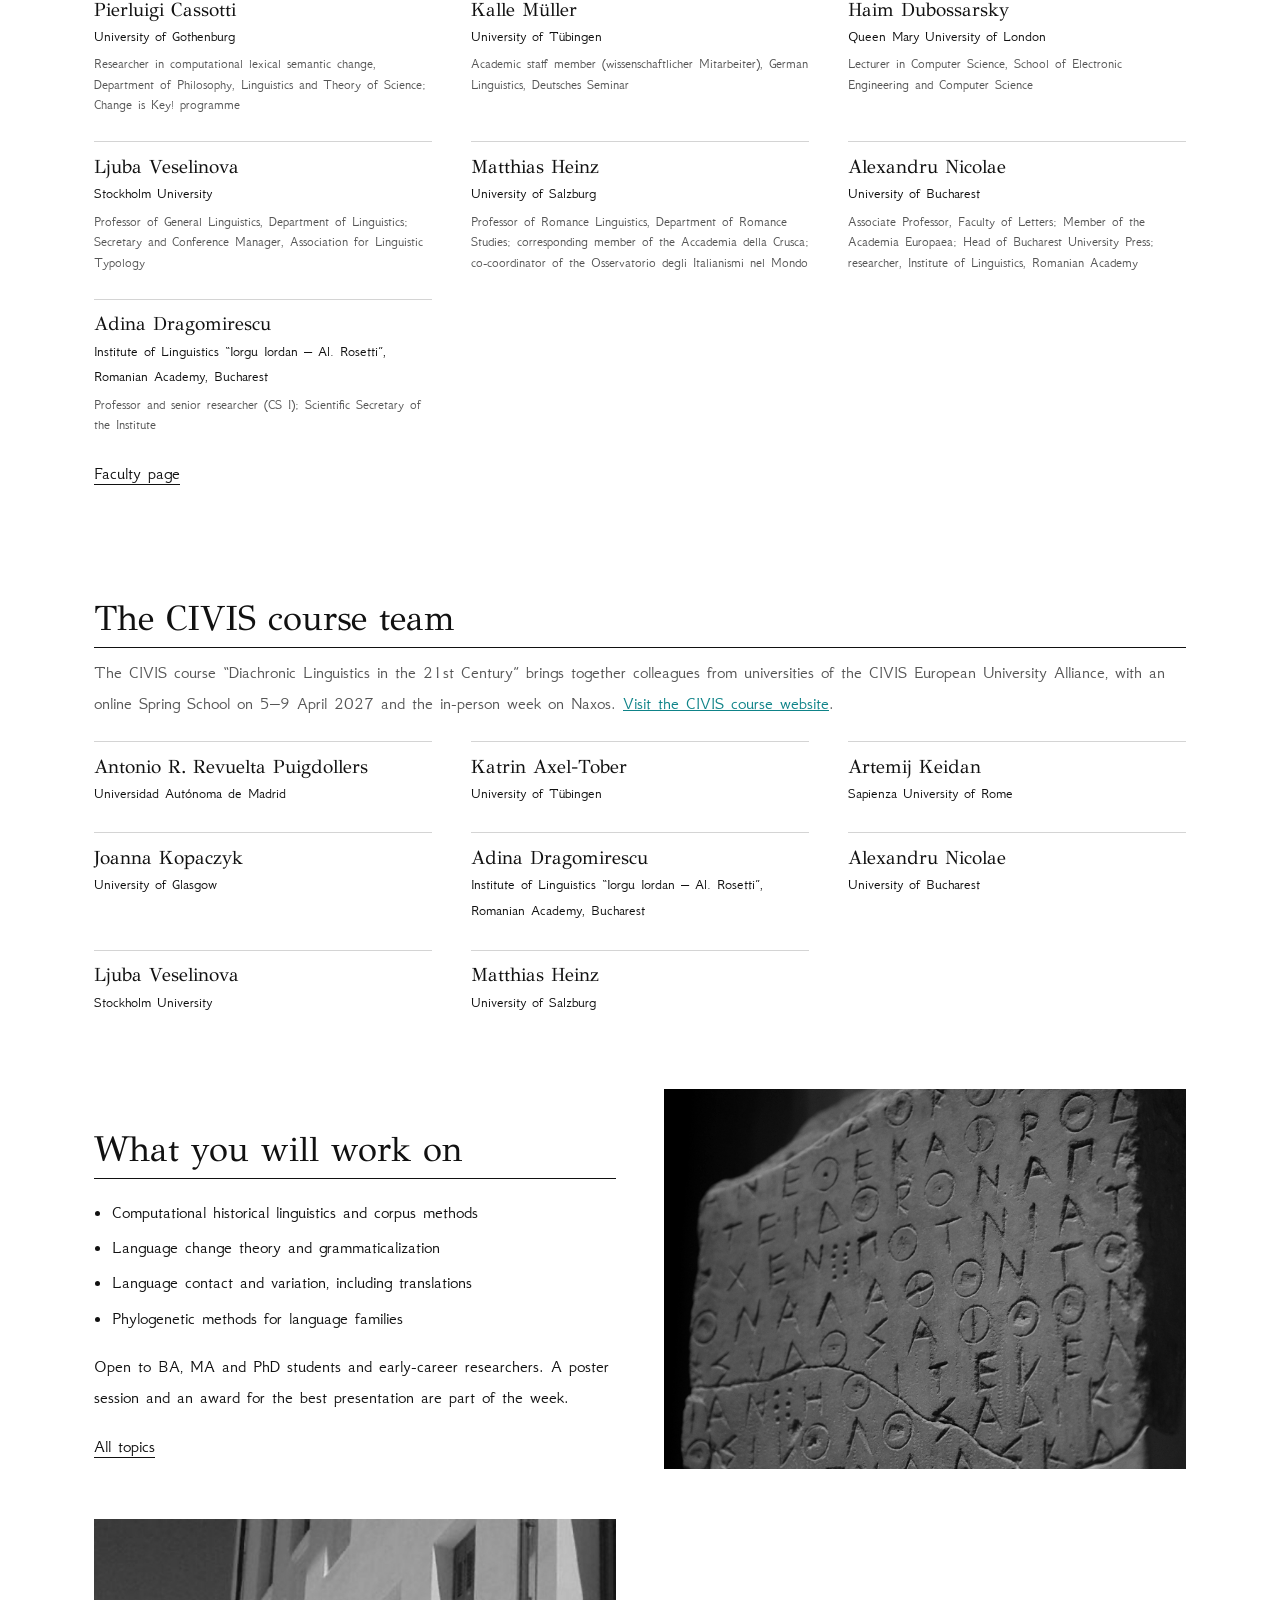
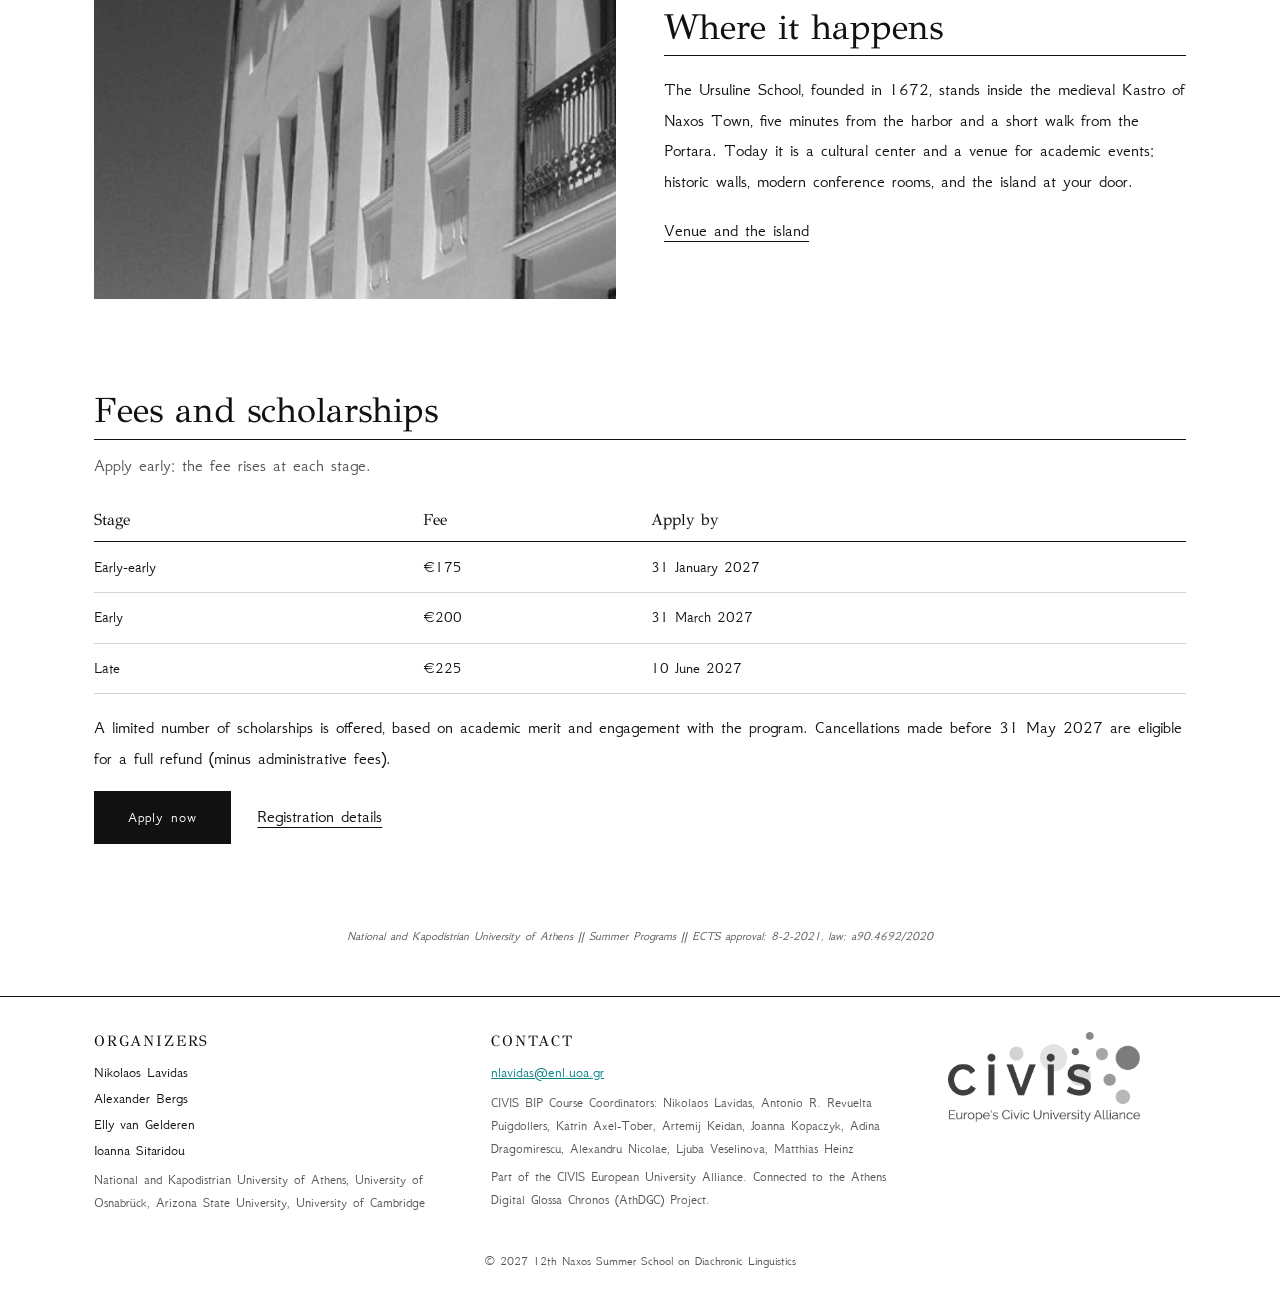
==== commit 37805e2c: "New confirmations and courses" ====
--- a/index.html
+++ b/index.html
@@ -66,7 +66,7 @@
 <section class="band">
   <h2>Faculty</h2>
   <p class="sub">Invited and confirmed so far; the list grows as colleagues confirm.</p>
-  <div class="people"><div class="person"><h3>Nikolaos Lavidas</h3><p class="aff">National and Kapodistrian University of Athens</p><p class="role">Professor of Diachronic Linguistics; Director of the AthDGC Laboratory for Diachronic Linguistics and Language Change; Treasurer of Societas Linguistica Europaea</p></div><div class="person"><h3>Ioanna Sitaridou</h3><p class="aff">University of Cambridge</p><p class="role">Professor of Spanish and Historical Linguistics, Faculty of Modern and Medieval Languages and Linguistics; Co-Director, Cambridge Centre for Greek Studies; President-Elect, Societas Linguistica Europaea (2026-2029)</p></div><div class="person"><h3>Alexander Bergs</h3><p class="aff">University of Osnabrück</p><p class="role">Professor and Chair of English Language and Linguistics</p></div><div class="person"><h3>Elly van Gelderen</h3><p class="aff">Arizona State University</p><p class="role">Regents’ Professor Emeritus of English; taught at Arizona State University from 1995 to 2023</p></div><div class="person"><h3>Thomas Hoffmann</h3><p class="aff">Catholic University of Eichstätt-Ingolstadt</p><p class="role">Chair of English Language and Linguistics; Chair of the Senate; Member of the Academia Europaea; Series Editor of Elements in Construction Grammar</p></div><div class="person"><h3>Barbara McGillivray</h3><p class="aff">King’s College London</p><p class="role">Senior Lecturer in Digital and Computational Humanities; Principal Investigator of COALA (ERC-selected project funded by UKRI); Editor in Chief, Journal of Open Humanities Data</p></div><div class="person"><h3>Eva Zehentner</h3><p class="aff">University of Zurich</p><p class="role">SNSF Professor in English Linguistics, English Department; principal investigator of a Swiss National Science Foundation Starting Grant project on early English</p></div><div class="person"><h3>Maria Isabel Jiménez Martínez</h3><p class="aff">Universidad Autónoma de Madrid</p><p class="role">Profesora Ayudante Doctora (Assistant Professor), Department of Classical Philology</p></div><div class="person"><h3>Daniel Riaño Rufilanchas</h3><p class="aff">CCHS-CSIC, Madrid</p><p class="role">Científico Titular (Tenured Scientist), Greek Linguistics group, Institute of Languages and Cultures of the Mediterranean and the Near East; coordinator of CLARIAH-ES-CSIC; author of El complemento directo en griego antiguo</p></div><div class="person"><h3>Nina Tahmasebi</h3><p class="aff">University of Gothenburg</p><p class="role">Professor, Linguistics and Theory of Science; Principal Investigator of the research program Change is Key!</p></div><div class="person"><h3>Igor Yanovich</h3><p class="aff">University of Vienna</p><p class="role">Associate Professor, Department of English and American Studies; Principal Investigator of an Austrian Science Fund project on Albanian verb conjugation</p></div><div class="person"><h3>Dag Haug</h3><p class="aff">University of Oslo</p><p class="role">Professor of Classics and Linguistics, Department of Philosophy, Classics, History of Art and Ideas; participant in the PROIEL, DAMOS and Norchron projects</p></div><div class="person"><h3>Johan Rooryck</h3><p class="aff">Leiden University</p><p class="role">Appointed Open Access Champion by cOAlition S in 2019</p></div><div class="person"><h3>Francesca Dell’Oro</h3><p class="aff">University of Bologna</p><p class="role">Researcher in Historical and General Linguistics, Department of Modern Languages, Literatures and Cultures; Principal Investigator of the WoPoss and ModMap projects; Swiss National Science Foundation professor in Diachronic Linguistics, 2019-2025</p></div><div class="person"><h3>Gerhard Jäger</h3><p class="aff">University of Tübingen</p><p class="role">Professor and Chair of General Linguistics, Department of Linguistics; principal investigator in the Excellence Clusters Human Origins and Machine Learning for Science</p></div><div class="person"><h3>Pierluigi Cassotti</h3><p class="aff">University of Gothenburg</p><p class="role">Researcher in computational lexical semantic change, Department of Philosophy, Linguistics and Theory of Science; Change is Key! programme</p></div><div class="person"><h3>Kalle Müller</h3><p class="aff">University of Tübingen</p><p class="role">Academic staff member (wissenschaftlicher Mitarbeiter), German Linguistics, Deutsches Seminar</p></div><div class="person"><h3>Haim Dubossarsky</h3><p class="aff">Queen Mary University of London</p><p class="role">Lecturer in Computer Science, School of Electronic Engineering and Computer Science</p></div></div>
+  <div class="people"><div class="person"><h3>Nikolaos Lavidas</h3><p class="aff">National and Kapodistrian University of Athens</p><p class="role">Professor of Diachronic Linguistics; Director of the AthDGC Laboratory for Diachronic Linguistics and Language Change; Treasurer of Societas Linguistica Europaea</p></div><div class="person"><h3>Ioanna Sitaridou</h3><p class="aff">University of Cambridge</p><p class="role">Professor of Spanish and Historical Linguistics, Faculty of Modern and Medieval Languages and Linguistics; Co-Director, Cambridge Centre for Greek Studies; President-Elect, Societas Linguistica Europaea (2026-2029)</p></div><div class="person"><h3>Alexander Bergs</h3><p class="aff">University of Osnabrück</p><p class="role">Professor and Chair of English Language and Linguistics</p></div><div class="person"><h3>Elly van Gelderen</h3><p class="aff">Arizona State University</p><p class="role">Regents’ Professor Emeritus of English; taught at Arizona State University from 1995 to 2023</p></div><div class="person"><h3>Thomas Hoffmann</h3><p class="aff">Catholic University of Eichstätt-Ingolstadt</p><p class="role">Chair of English Language and Linguistics; Chair of the Senate; Member of the Academia Europaea; Series Editor of Elements in Construction Grammar</p></div><div class="person"><h3>Barbara McGillivray</h3><p class="aff">King’s College London</p><p class="role">Senior Lecturer in Digital and Computational Humanities; Principal Investigator of COALA (ERC-selected project funded by UKRI); Editor in Chief, Journal of Open Humanities Data</p></div><div class="person"><h3>Eva Zehentner</h3><p class="aff">University of Zurich</p><p class="role">SNSF Professor in English Linguistics, English Department; principal investigator of a Swiss National Science Foundation Starting Grant project on early English</p></div><div class="person"><h3>Maria Isabel Jiménez Martínez</h3><p class="aff">Universidad Autónoma de Madrid</p><p class="role">Profesora Ayudante Doctora (Assistant Professor), Department of Classical Philology</p></div><div class="person"><h3>Daniel Riaño Rufilanchas</h3><p class="aff">CCHS-CSIC, Madrid</p><p class="role">Científico Titular (Tenured Scientist), Greek Linguistics group, Institute of Languages and Cultures of the Mediterranean and the Near East; coordinator of CLARIAH-ES-CSIC; author of El complemento directo en griego antiguo</p></div><div class="person"><h3>Nina Tahmasebi</h3><p class="aff">University of Gothenburg</p><p class="role">Professor, Linguistics and Theory of Science; Principal Investigator of the research program Change is Key!</p></div><div class="person"><h3>Igor Yanovich</h3><p class="aff">University of Vienna</p><p class="role">Associate Professor, Department of English and American Studies; Principal Investigator of an Austrian Science Fund project on Albanian verb conjugation</p></div><div class="person"><h3>Dag Haug</h3><p class="aff">University of Oslo</p><p class="role">Professor of Classics and Linguistics, Department of Philosophy, Classics, History of Art and Ideas; participant in the PROIEL, DAMOS and Norchron projects</p></div><div class="person"><h3>Johan Rooryck</h3><p class="aff">Leiden University</p><p class="role">Appointed Open Access Champion by cOAlition S in 2019</p></div><div class="person"><h3>Francesca Dell’Oro</h3><p class="aff">University of Bologna</p><p class="role">Researcher in Historical and General Linguistics, Department of Modern Languages, Literatures and Cultures; Principal Investigator of the WoPoss and ModMap projects; Swiss National Science Foundation professor in Diachronic Linguistics, 2019-2025</p></div><div class="person"><h3>Gerhard Jäger</h3><p class="aff">University of Tübingen</p><p class="role">Professor and Chair of General Linguistics, Department of Linguistics; principal investigator in the Excellence Clusters Human Origins and Machine Learning for Science</p></div><div class="person"><h3>Pierluigi Cassotti</h3><p class="aff">University of Gothenburg</p><p class="role">Researcher in computational lexical semantic change, Department of Philosophy, Linguistics and Theory of Science; Change is Key! programme</p></div><div class="person"><h3>Kalle Müller</h3><p class="aff">University of Tübingen</p><p class="role">Academic staff member (wissenschaftlicher Mitarbeiter), German Linguistics, Deutsches Seminar</p></div><div class="person"><h3>Haim Dubossarsky</h3><p class="aff">Queen Mary University of London</p><p class="role">Lecturer in Computer Science, School of Electronic Engineering and Computer Science</p></div><div class="person"><h3>Ljuba Veselinova</h3><p class="aff">Stockholm University</p><p class="role">Professor of General Linguistics, Department of Linguistics; Secretary and Conference Manager, Association for Linguistic Typology</p></div><div class="person"><h3>Matthias Heinz</h3><p class="aff">University of Salzburg</p><p class="role">Professor of Romance Linguistics, Department of Romance Studies; corresponding member of the Accademia della Crusca; co-coordinator of the Osservatorio degli Italianismi nel Mondo</p></div><div class="person"><h3>Alexandru Nicolae</h3><p class="aff">University of Bucharest</p><p class="role">Associate Professor, Faculty of Letters; Member of the Academia Europaea; Head of Bucharest University Press; researcher, Institute of Linguistics, Romanian Academy</p></div><div class="person"><h3>Adina Dragomirescu</h3><p class="aff">Institute of Linguistics “Iorgu Iordan – Al. Rosetti”, Romanian Academy, Bucharest</p><p class="role">Professor and senior researcher (CS I); Scientific Secretary of the Institute</p></div></div>
   <p><a class="textlink" href="faculty.html">Faculty page</a></p>
 </section>
 <section class="band">
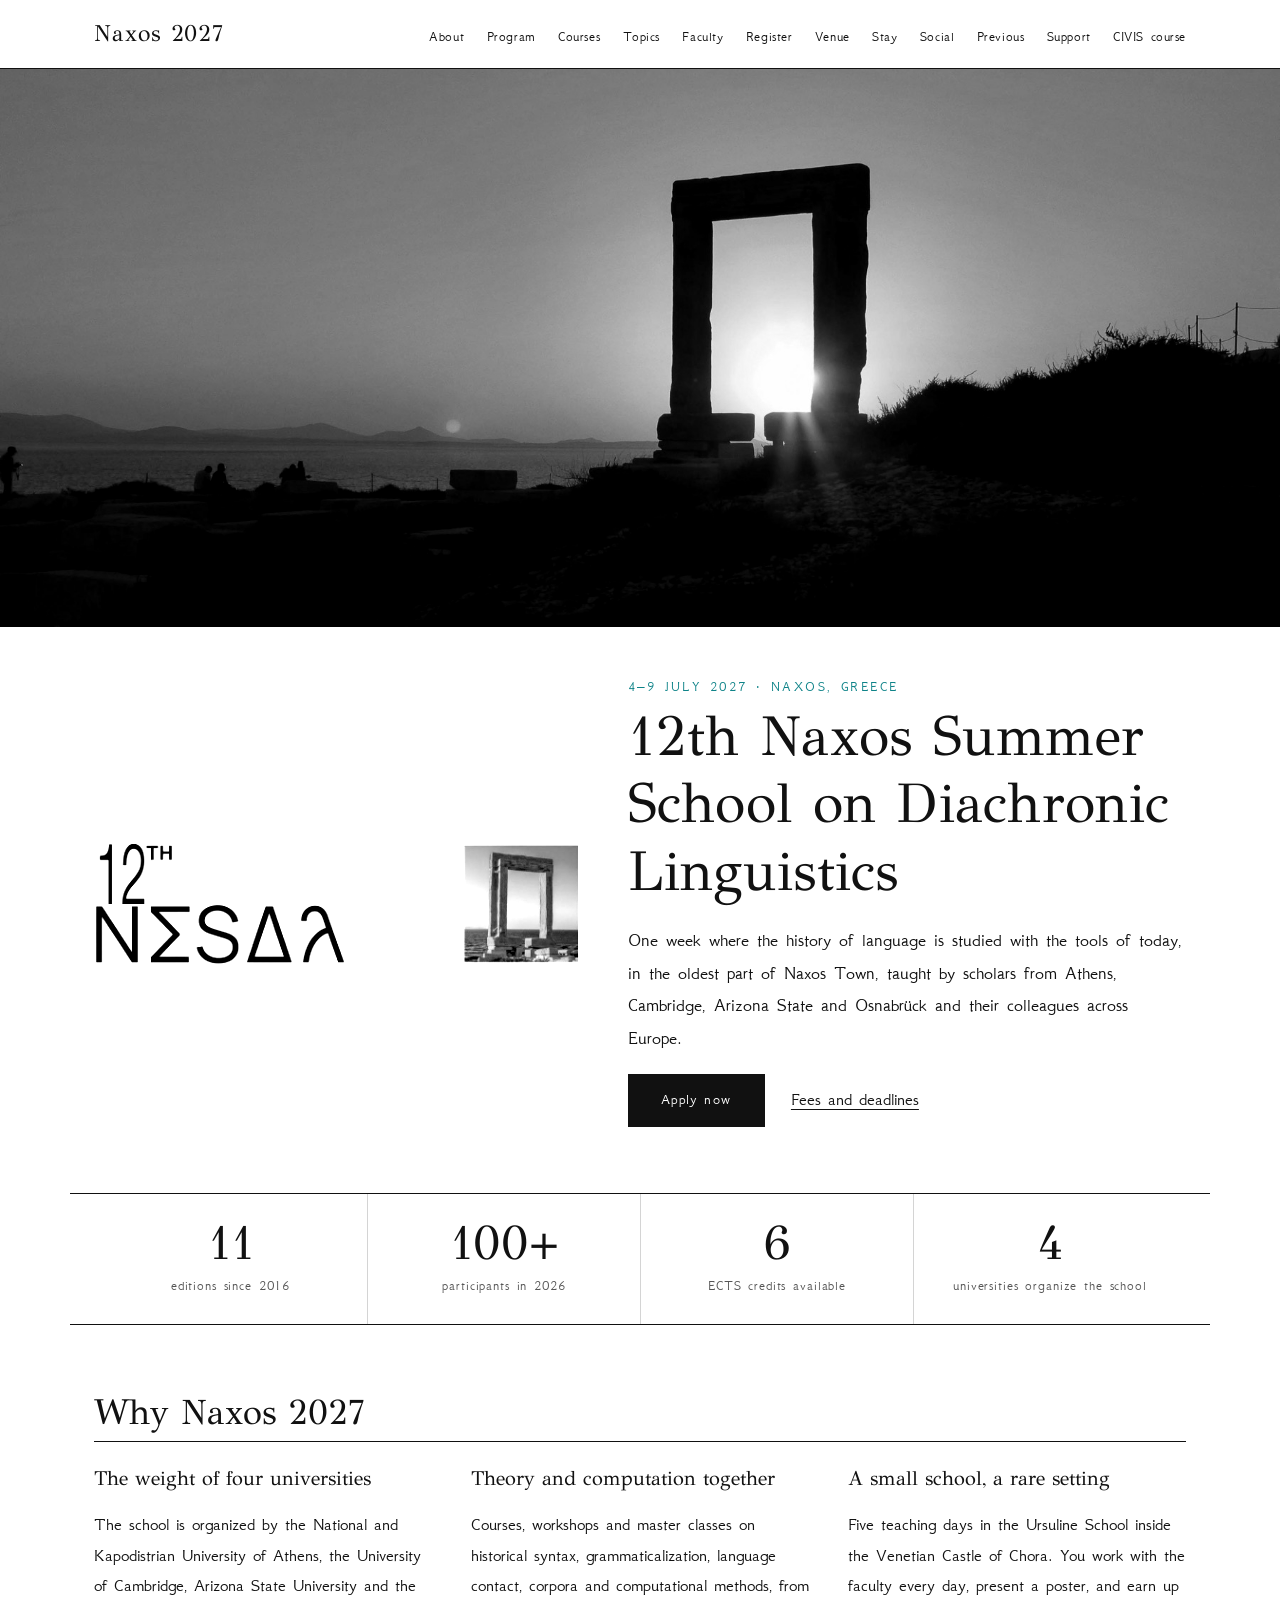
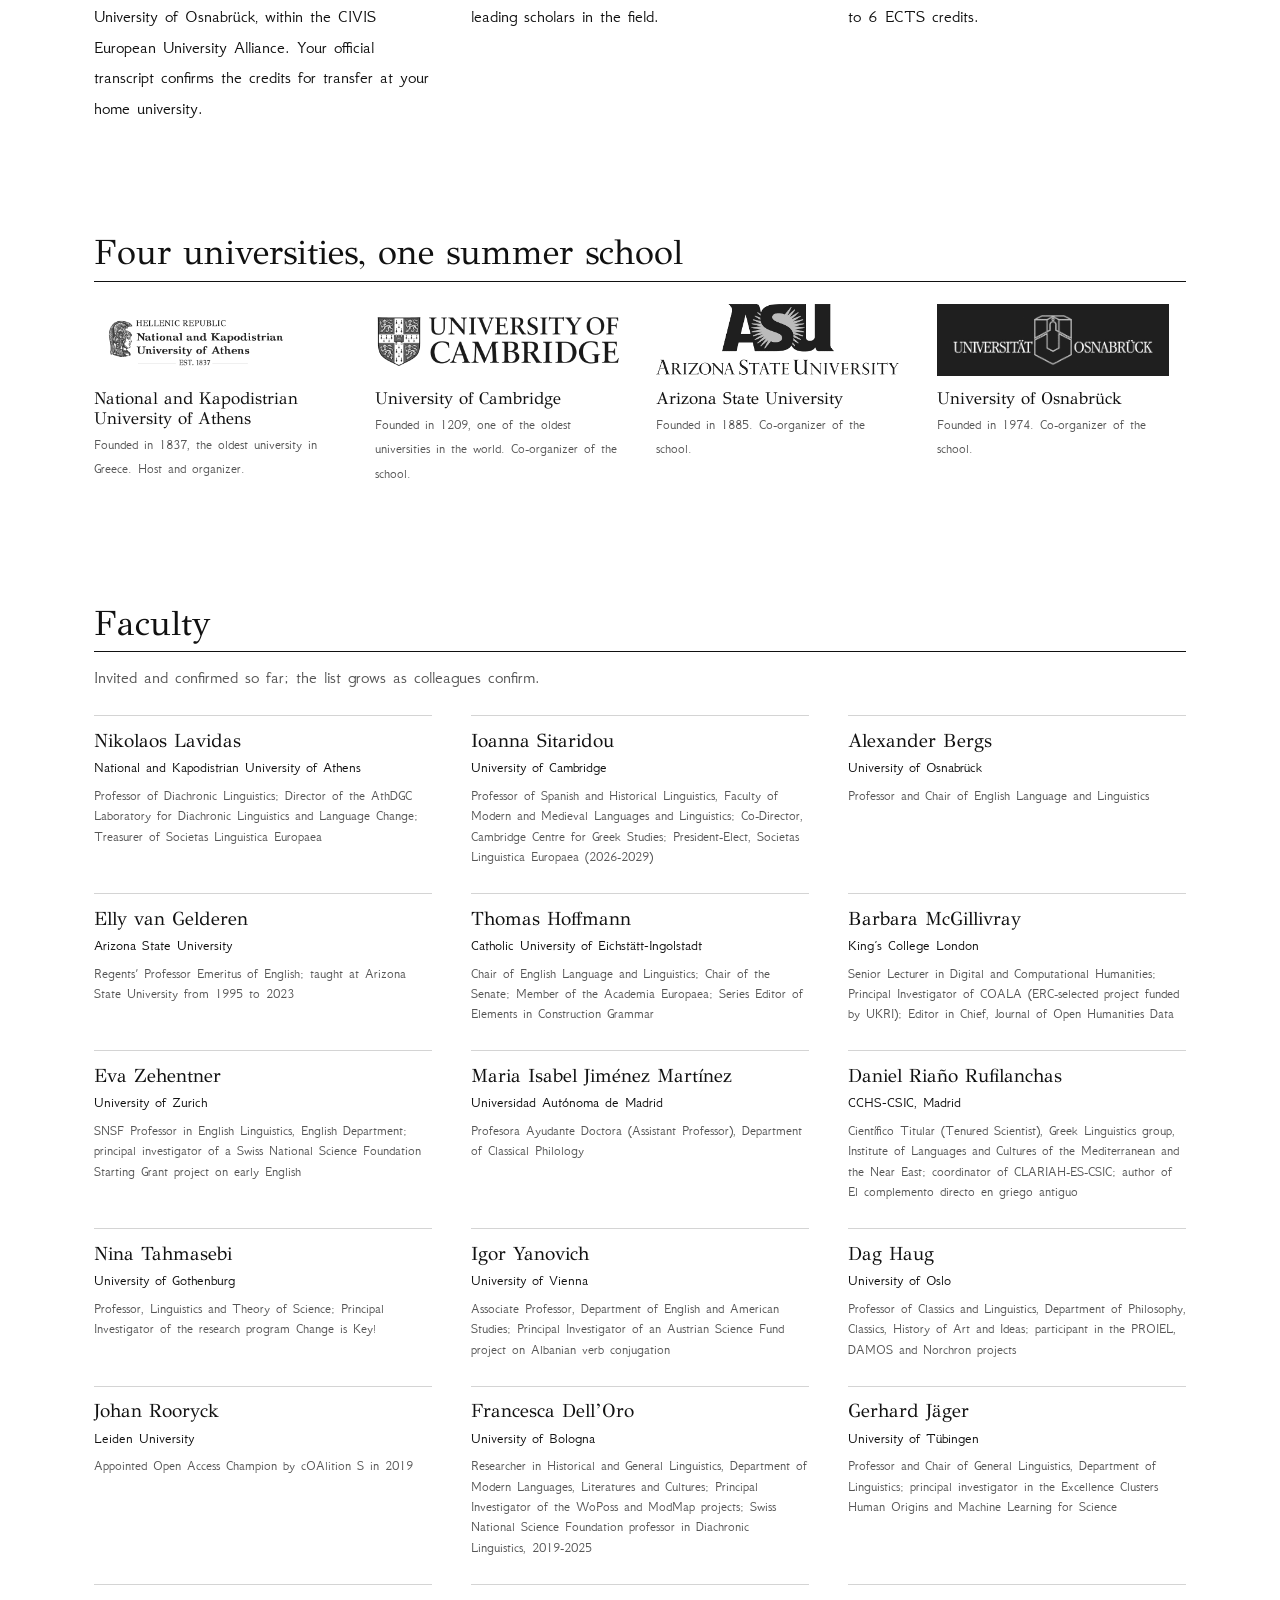
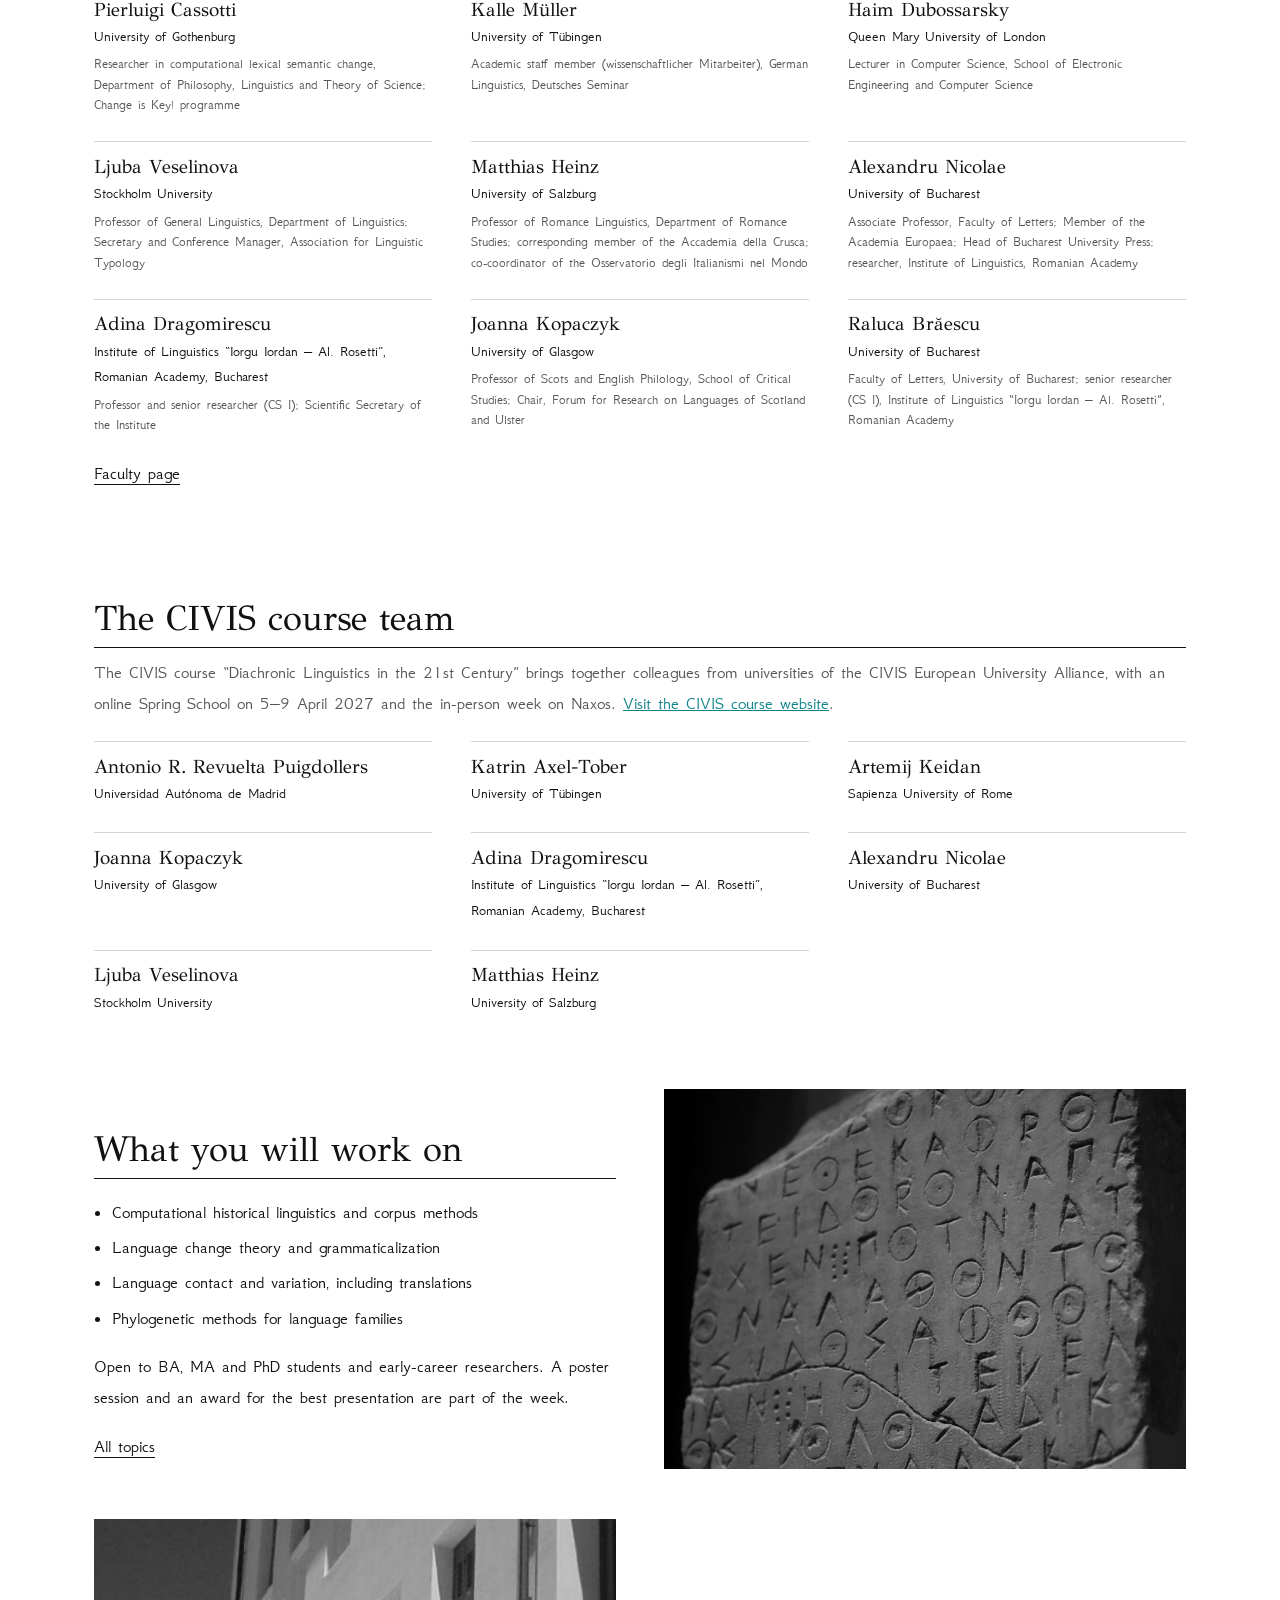
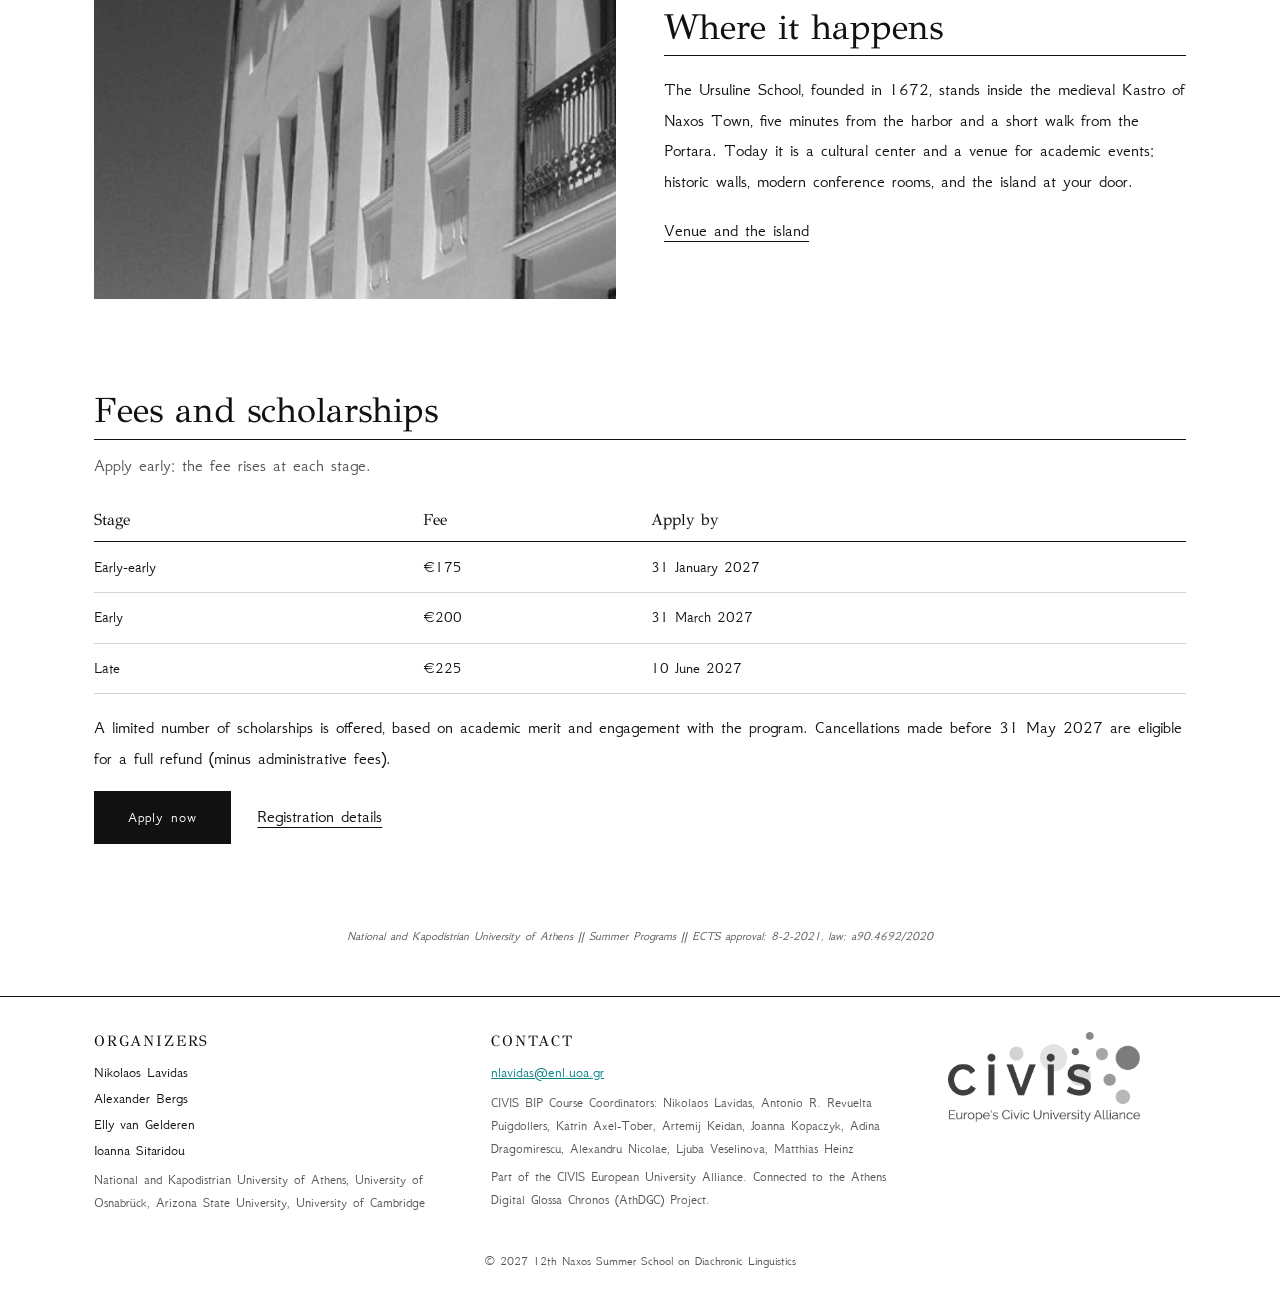
==== commit b94b9170: "Kopaczyk and Braescu join" ====
--- a/index.html
+++ b/index.html
@@ -66,7 +66,7 @@
 <section class="band">
   <h2>Faculty</h2>
   <p class="sub">Invited and confirmed so far; the list grows as colleagues confirm.</p>
-  <div class="people"><div class="person"><h3>Nikolaos Lavidas</h3><p class="aff">National and Kapodistrian University of Athens</p><p class="role">Professor of Diachronic Linguistics; Director of the AthDGC Laboratory for Diachronic Linguistics and Language Change; Treasurer of Societas Linguistica Europaea</p></div><div class="person"><h3>Ioanna Sitaridou</h3><p class="aff">University of Cambridge</p><p class="role">Professor of Spanish and Historical Linguistics, Faculty of Modern and Medieval Languages and Linguistics; Co-Director, Cambridge Centre for Greek Studies; President-Elect, Societas Linguistica Europaea (2026-2029)</p></div><div class="person"><h3>Alexander Bergs</h3><p class="aff">University of Osnabrück</p><p class="role">Professor and Chair of English Language and Linguistics</p></div><div class="person"><h3>Elly van Gelderen</h3><p class="aff">Arizona State University</p><p class="role">Regents’ Professor Emeritus of English; taught at Arizona State University from 1995 to 2023</p></div><div class="person"><h3>Thomas Hoffmann</h3><p class="aff">Catholic University of Eichstätt-Ingolstadt</p><p class="role">Chair of English Language and Linguistics; Chair of the Senate; Member of the Academia Europaea; Series Editor of Elements in Construction Grammar</p></div><div class="person"><h3>Barbara McGillivray</h3><p class="aff">King’s College London</p><p class="role">Senior Lecturer in Digital and Computational Humanities; Principal Investigator of COALA (ERC-selected project funded by UKRI); Editor in Chief, Journal of Open Humanities Data</p></div><div class="person"><h3>Eva Zehentner</h3><p class="aff">University of Zurich</p><p class="role">SNSF Professor in English Linguistics, English Department; principal investigator of a Swiss National Science Foundation Starting Grant project on early English</p></div><div class="person"><h3>Maria Isabel Jiménez Martínez</h3><p class="aff">Universidad Autónoma de Madrid</p><p class="role">Profesora Ayudante Doctora (Assistant Professor), Department of Classical Philology</p></div><div class="person"><h3>Daniel Riaño Rufilanchas</h3><p class="aff">CCHS-CSIC, Madrid</p><p class="role">Científico Titular (Tenured Scientist), Greek Linguistics group, Institute of Languages and Cultures of the Mediterranean and the Near East; coordinator of CLARIAH-ES-CSIC; author of El complemento directo en griego antiguo</p></div><div class="person"><h3>Nina Tahmasebi</h3><p class="aff">University of Gothenburg</p><p class="role">Professor, Linguistics and Theory of Science; Principal Investigator of the research program Change is Key!</p></div><div class="person"><h3>Igor Yanovich</h3><p class="aff">University of Vienna</p><p class="role">Associate Professor, Department of English and American Studies; Principal Investigator of an Austrian Science Fund project on Albanian verb conjugation</p></div><div class="person"><h3>Dag Haug</h3><p class="aff">University of Oslo</p><p class="role">Professor of Classics and Linguistics, Department of Philosophy, Classics, History of Art and Ideas; participant in the PROIEL, DAMOS and Norchron projects</p></div><div class="person"><h3>Johan Rooryck</h3><p class="aff">Leiden University</p><p class="role">Appointed Open Access Champion by cOAlition S in 2019</p></div><div class="person"><h3>Francesca Dell’Oro</h3><p class="aff">University of Bologna</p><p class="role">Researcher in Historical and General Linguistics, Department of Modern Languages, Literatures and Cultures; Principal Investigator of the WoPoss and ModMap projects; Swiss National Science Foundation professor in Diachronic Linguistics, 2019-2025</p></div><div class="person"><h3>Gerhard Jäger</h3><p class="aff">University of Tübingen</p><p class="role">Professor and Chair of General Linguistics, Department of Linguistics; principal investigator in the Excellence Clusters Human Origins and Machine Learning for Science</p></div><div class="person"><h3>Pierluigi Cassotti</h3><p class="aff">University of Gothenburg</p><p class="role">Researcher in computational lexical semantic change, Department of Philosophy, Linguistics and Theory of Science; Change is Key! programme</p></div><div class="person"><h3>Kalle Müller</h3><p class="aff">University of Tübingen</p><p class="role">Academic staff member (wissenschaftlicher Mitarbeiter), German Linguistics, Deutsches Seminar</p></div><div class="person"><h3>Haim Dubossarsky</h3><p class="aff">Queen Mary University of London</p><p class="role">Lecturer in Computer Science, School of Electronic Engineering and Computer Science</p></div><div class="person"><h3>Ljuba Veselinova</h3><p class="aff">Stockholm University</p><p class="role">Professor of General Linguistics, Department of Linguistics; Secretary and Conference Manager, Association for Linguistic Typology</p></div><div class="person"><h3>Matthias Heinz</h3><p class="aff">University of Salzburg</p><p class="role">Professor of Romance Linguistics, Department of Romance Studies; corresponding member of the Accademia della Crusca; co-coordinator of the Osservatorio degli Italianismi nel Mondo</p></div><div class="person"><h3>Alexandru Nicolae</h3><p class="aff">University of Bucharest</p><p class="role">Associate Professor, Faculty of Letters; Member of the Academia Europaea; Head of Bucharest University Press; researcher, Institute of Linguistics, Romanian Academy</p></div><div class="person"><h3>Adina Dragomirescu</h3><p class="aff">Institute of Linguistics “Iorgu Iordan – Al. Rosetti”, Romanian Academy, Bucharest</p><p class="role">Professor and senior researcher (CS I); Scientific Secretary of the Institute</p></div></div>
+  <div class="people"><div class="person"><h3>Nikolaos Lavidas</h3><p class="aff">National and Kapodistrian University of Athens</p><p class="role">Professor of Diachronic Linguistics; Director of the AthDGC Laboratory for Diachronic Linguistics and Language Change; Treasurer of Societas Linguistica Europaea</p></div><div class="person"><h3>Ioanna Sitaridou</h3><p class="aff">University of Cambridge</p><p class="role">Professor of Spanish and Historical Linguistics, Faculty of Modern and Medieval Languages and Linguistics; Co-Director, Cambridge Centre for Greek Studies; President-Elect, Societas Linguistica Europaea (2026-2029)</p></div><div class="person"><h3>Alexander Bergs</h3><p class="aff">University of Osnabrück</p><p class="role">Professor and Chair of English Language and Linguistics</p></div><div class="person"><h3>Elly van Gelderen</h3><p class="aff">Arizona State University</p><p class="role">Regents’ Professor Emeritus of English; taught at Arizona State University from 1995 to 2023</p></div><div class="person"><h3>Thomas Hoffmann</h3><p class="aff">Catholic University of Eichstätt-Ingolstadt</p><p class="role">Chair of English Language and Linguistics; Chair of the Senate; Member of the Academia Europaea; Series Editor of Elements in Construction Grammar</p></div><div class="person"><h3>Barbara McGillivray</h3><p class="aff">King’s College London</p><p class="role">Senior Lecturer in Digital and Computational Humanities; Principal Investigator of COALA (ERC-selected project funded by UKRI); Editor in Chief, Journal of Open Humanities Data</p></div><div class="person"><h3>Eva Zehentner</h3><p class="aff">University of Zurich</p><p class="role">SNSF Professor in English Linguistics, English Department; principal investigator of a Swiss National Science Foundation Starting Grant project on early English</p></div><div class="person"><h3>Maria Isabel Jiménez Martínez</h3><p class="aff">Universidad Autónoma de Madrid</p><p class="role">Profesora Ayudante Doctora (Assistant Professor), Department of Classical Philology</p></div><div class="person"><h3>Daniel Riaño Rufilanchas</h3><p class="aff">CCHS-CSIC, Madrid</p><p class="role">Científico Titular (Tenured Scientist), Greek Linguistics group, Institute of Languages and Cultures of the Mediterranean and the Near East; coordinator of CLARIAH-ES-CSIC; author of El complemento directo en griego antiguo</p></div><div class="person"><h3>Nina Tahmasebi</h3><p class="aff">University of Gothenburg</p><p class="role">Professor, Linguistics and Theory of Science; Principal Investigator of the research program Change is Key!</p></div><div class="person"><h3>Igor Yanovich</h3><p class="aff">University of Vienna</p><p class="role">Associate Professor, Department of English and American Studies; Principal Investigator of an Austrian Science Fund project on Albanian verb conjugation</p></div><div class="person"><h3>Dag Haug</h3><p class="aff">University of Oslo</p><p class="role">Professor of Classics and Linguistics, Department of Philosophy, Classics, History of Art and Ideas; participant in the PROIEL, DAMOS and Norchron projects</p></div><div class="person"><h3>Johan Rooryck</h3><p class="aff">Leiden University</p><p class="role">Appointed Open Access Champion by cOAlition S in 2019</p></div><div class="person"><h3>Francesca Dell’Oro</h3><p class="aff">University of Bologna</p><p class="role">Researcher in Historical and General Linguistics, Department of Modern Languages, Literatures and Cultures; Principal Investigator of the WoPoss and ModMap projects; Swiss National Science Foundation professor in Diachronic Linguistics, 2019-2025</p></div><div class="person"><h3>Gerhard Jäger</h3><p class="aff">University of Tübingen</p><p class="role">Professor and Chair of General Linguistics, Department of Linguistics; principal investigator in the Excellence Clusters Human Origins and Machine Learning for Science</p></div><div class="person"><h3>Pierluigi Cassotti</h3><p class="aff">University of Gothenburg</p><p class="role">Researcher in computational lexical semantic change, Department of Philosophy, Linguistics and Theory of Science; Change is Key! programme</p></div><div class="person"><h3>Kalle Müller</h3><p class="aff">University of Tübingen</p><p class="role">Academic staff member (wissenschaftlicher Mitarbeiter), German Linguistics, Deutsches Seminar</p></div><div class="person"><h3>Haim Dubossarsky</h3><p class="aff">Queen Mary University of London</p><p class="role">Lecturer in Computer Science, School of Electronic Engineering and Computer Science</p></div><div class="person"><h3>Ljuba Veselinova</h3><p class="aff">Stockholm University</p><p class="role">Professor of General Linguistics, Department of Linguistics; Secretary and Conference Manager, Association for Linguistic Typology</p></div><div class="person"><h3>Matthias Heinz</h3><p class="aff">University of Salzburg</p><p class="role">Professor of Romance Linguistics, Department of Romance Studies; corresponding member of the Accademia della Crusca; co-coordinator of the Osservatorio degli Italianismi nel Mondo</p></div><div class="person"><h3>Alexandru Nicolae</h3><p class="aff">University of Bucharest</p><p class="role">Associate Professor, Faculty of Letters; Member of the Academia Europaea; Head of Bucharest University Press; researcher, Institute of Linguistics, Romanian Academy</p></div><div class="person"><h3>Adina Dragomirescu</h3><p class="aff">Institute of Linguistics “Iorgu Iordan – Al. Rosetti”, Romanian Academy, Bucharest</p><p class="role">Professor and senior researcher (CS I); Scientific Secretary of the Institute</p></div><div class="person"><h3>Joanna Kopaczyk</h3><p class="aff">University of Glasgow</p><p class="role">Professor of Scots and English Philology, School of Critical Studies; Chair, Forum for Research on Languages of Scotland and Ulster</p></div><div class="person"><h3>Raluca Brăescu</h3><p class="aff">University of Bucharest</p><p class="role">Faculty of Letters, University of Bucharest; senior researcher (CS I), Institute of Linguistics “Iorgu Iordan – Al. Rosetti”, Romanian Academy</p></div></div>
   <p><a class="textlink" href="faculty.html">Faculty page</a></p>
 </section>
 <section class="band">
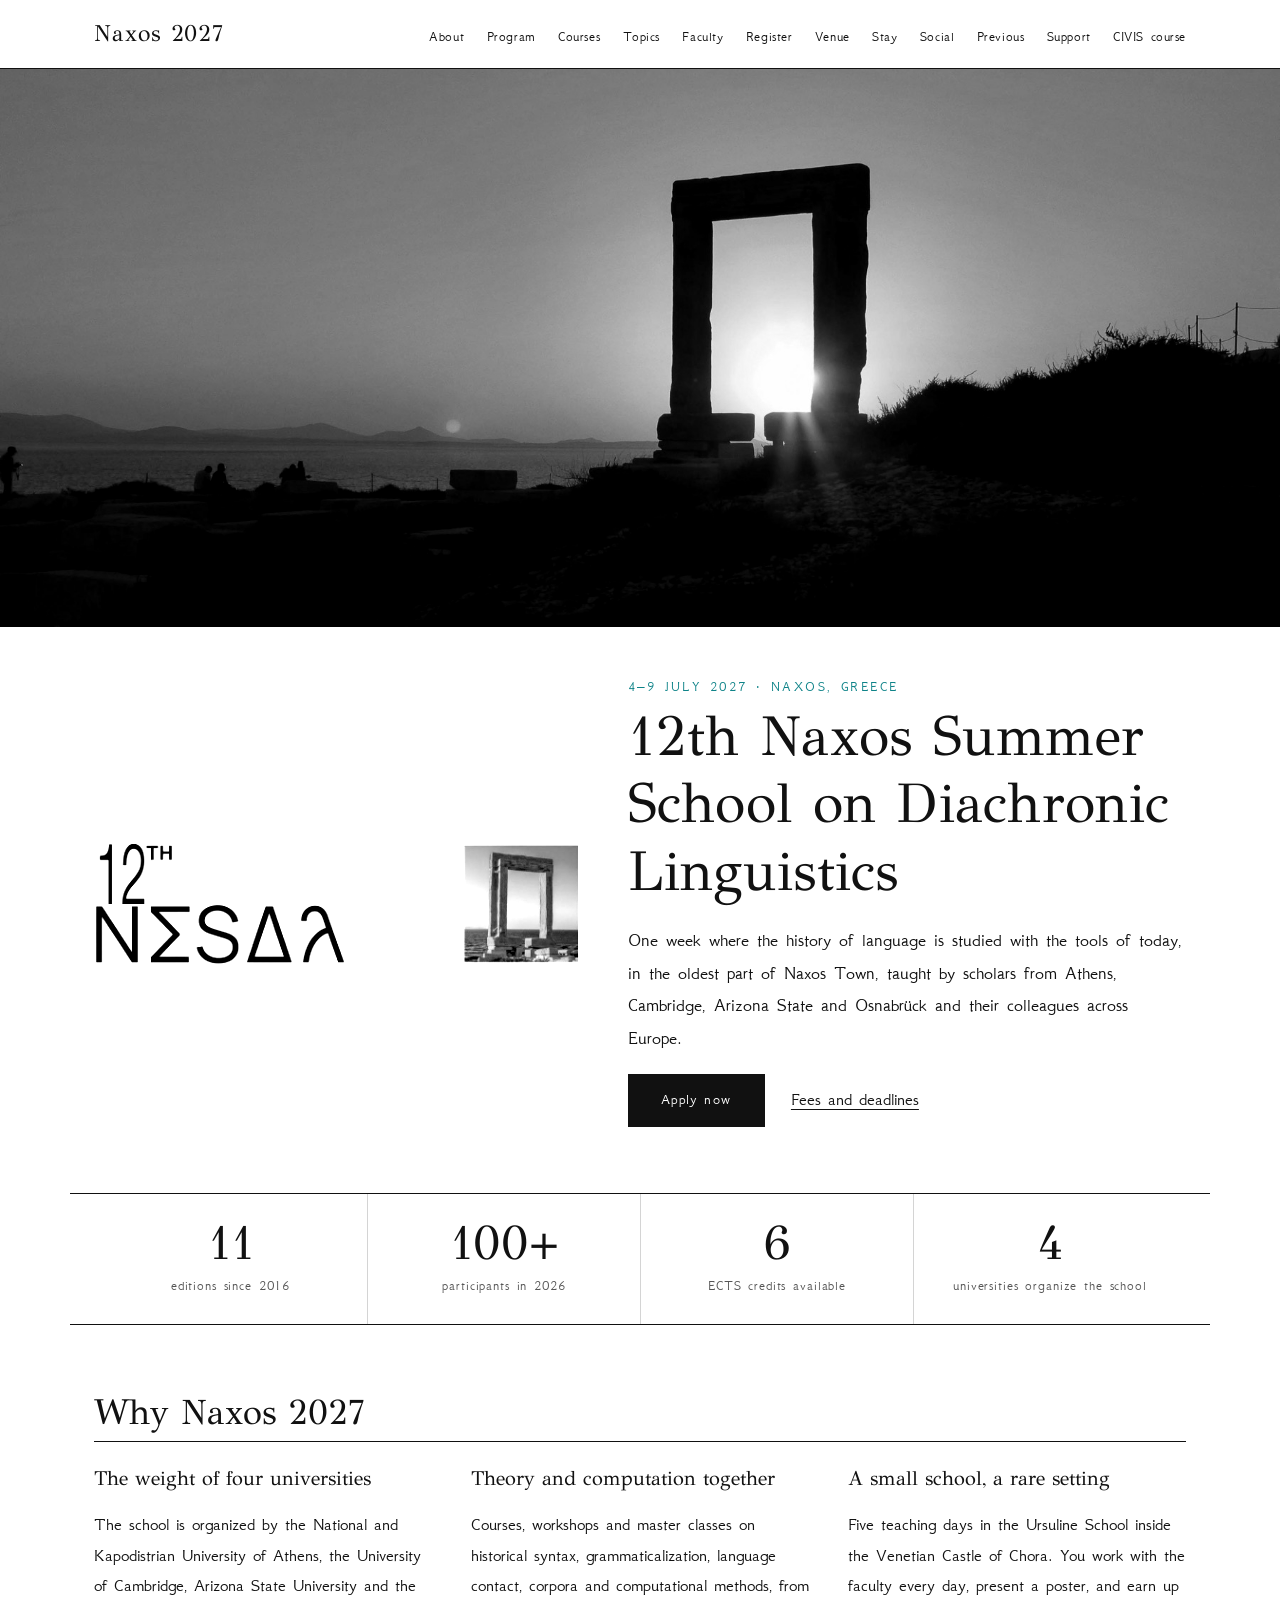
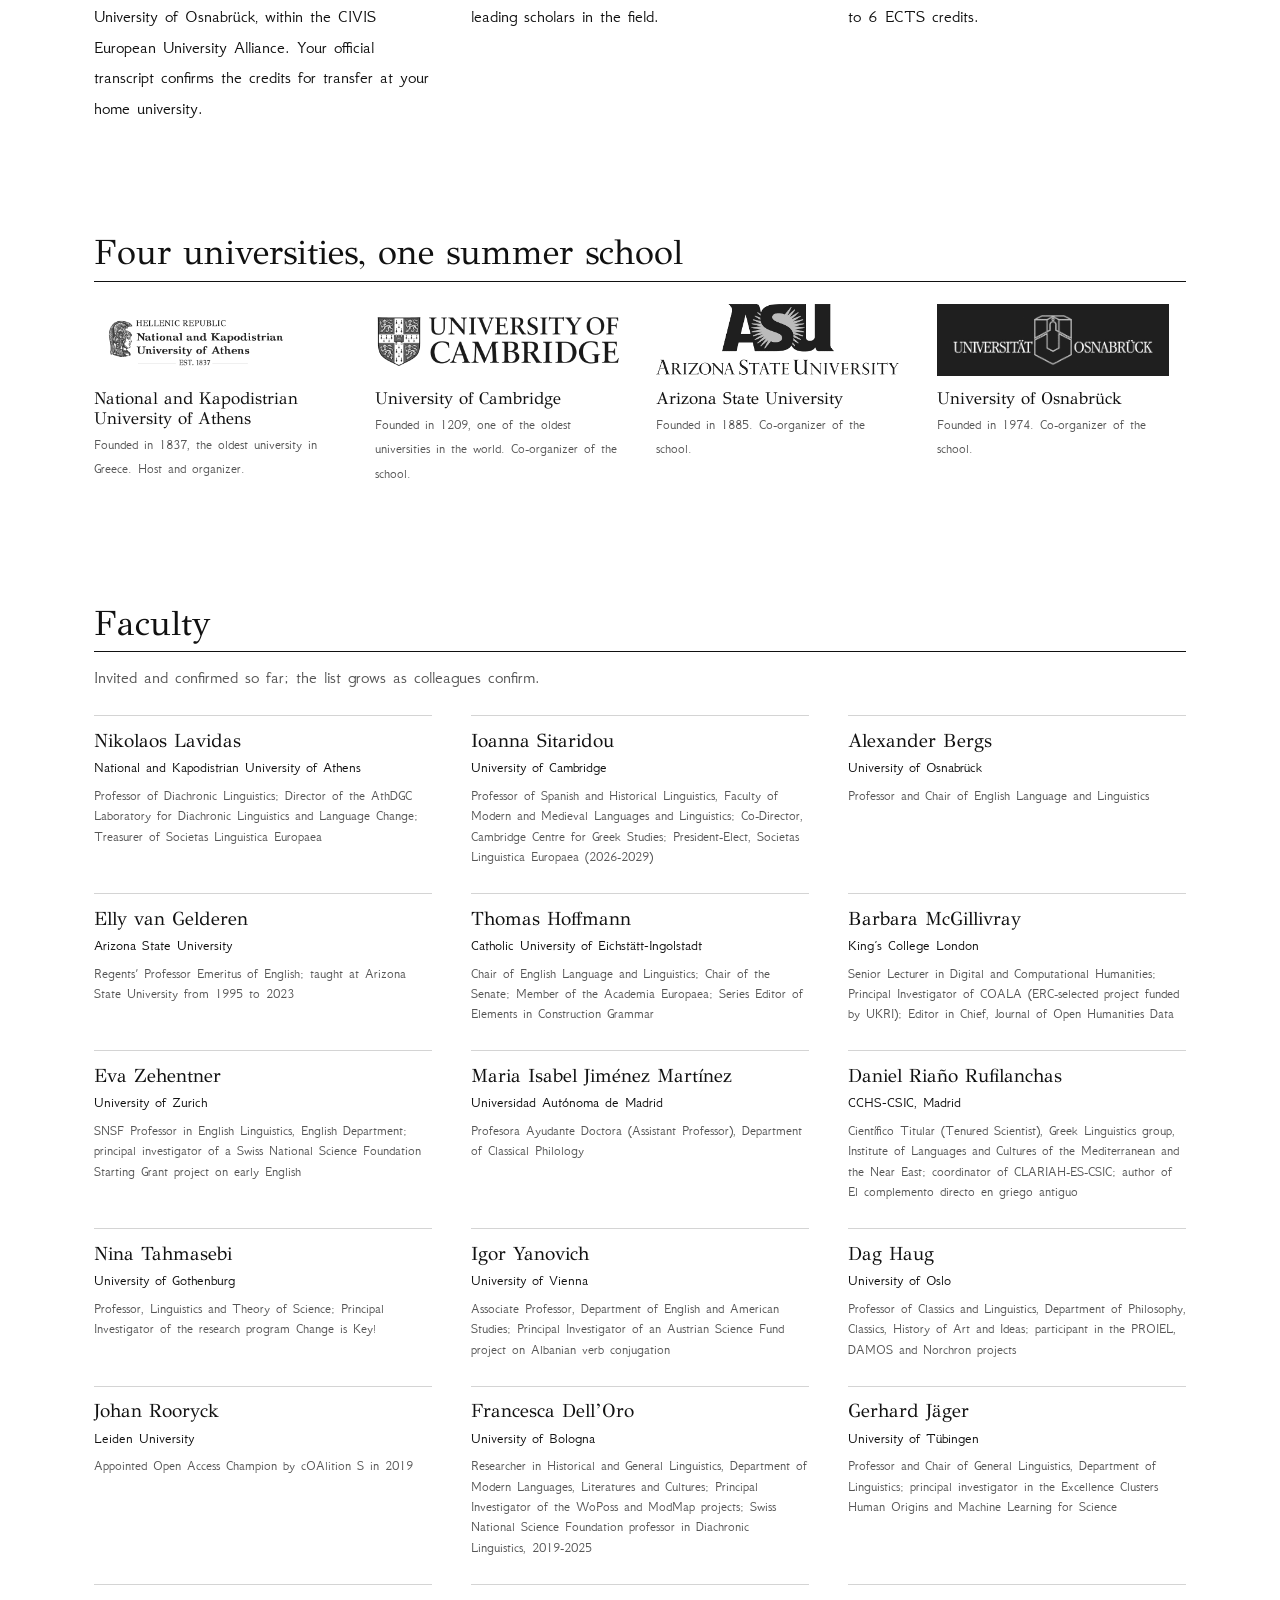
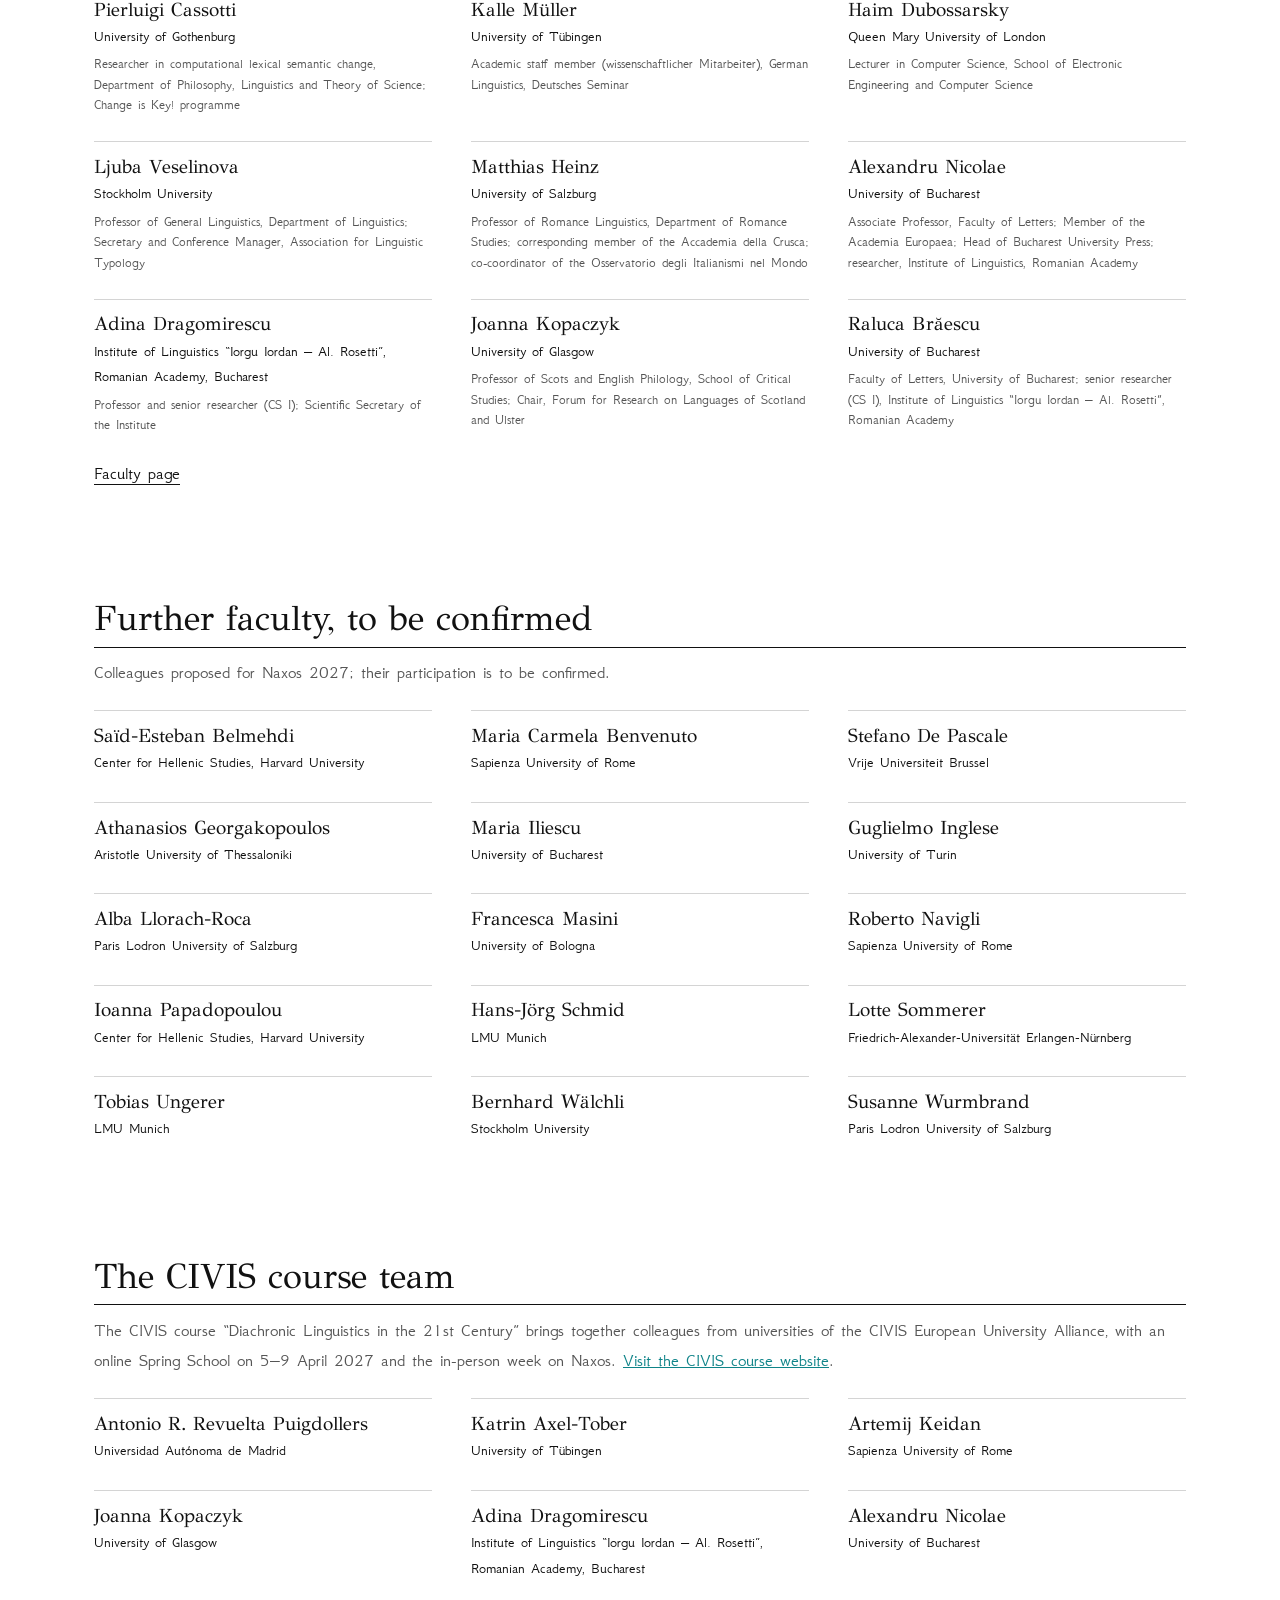
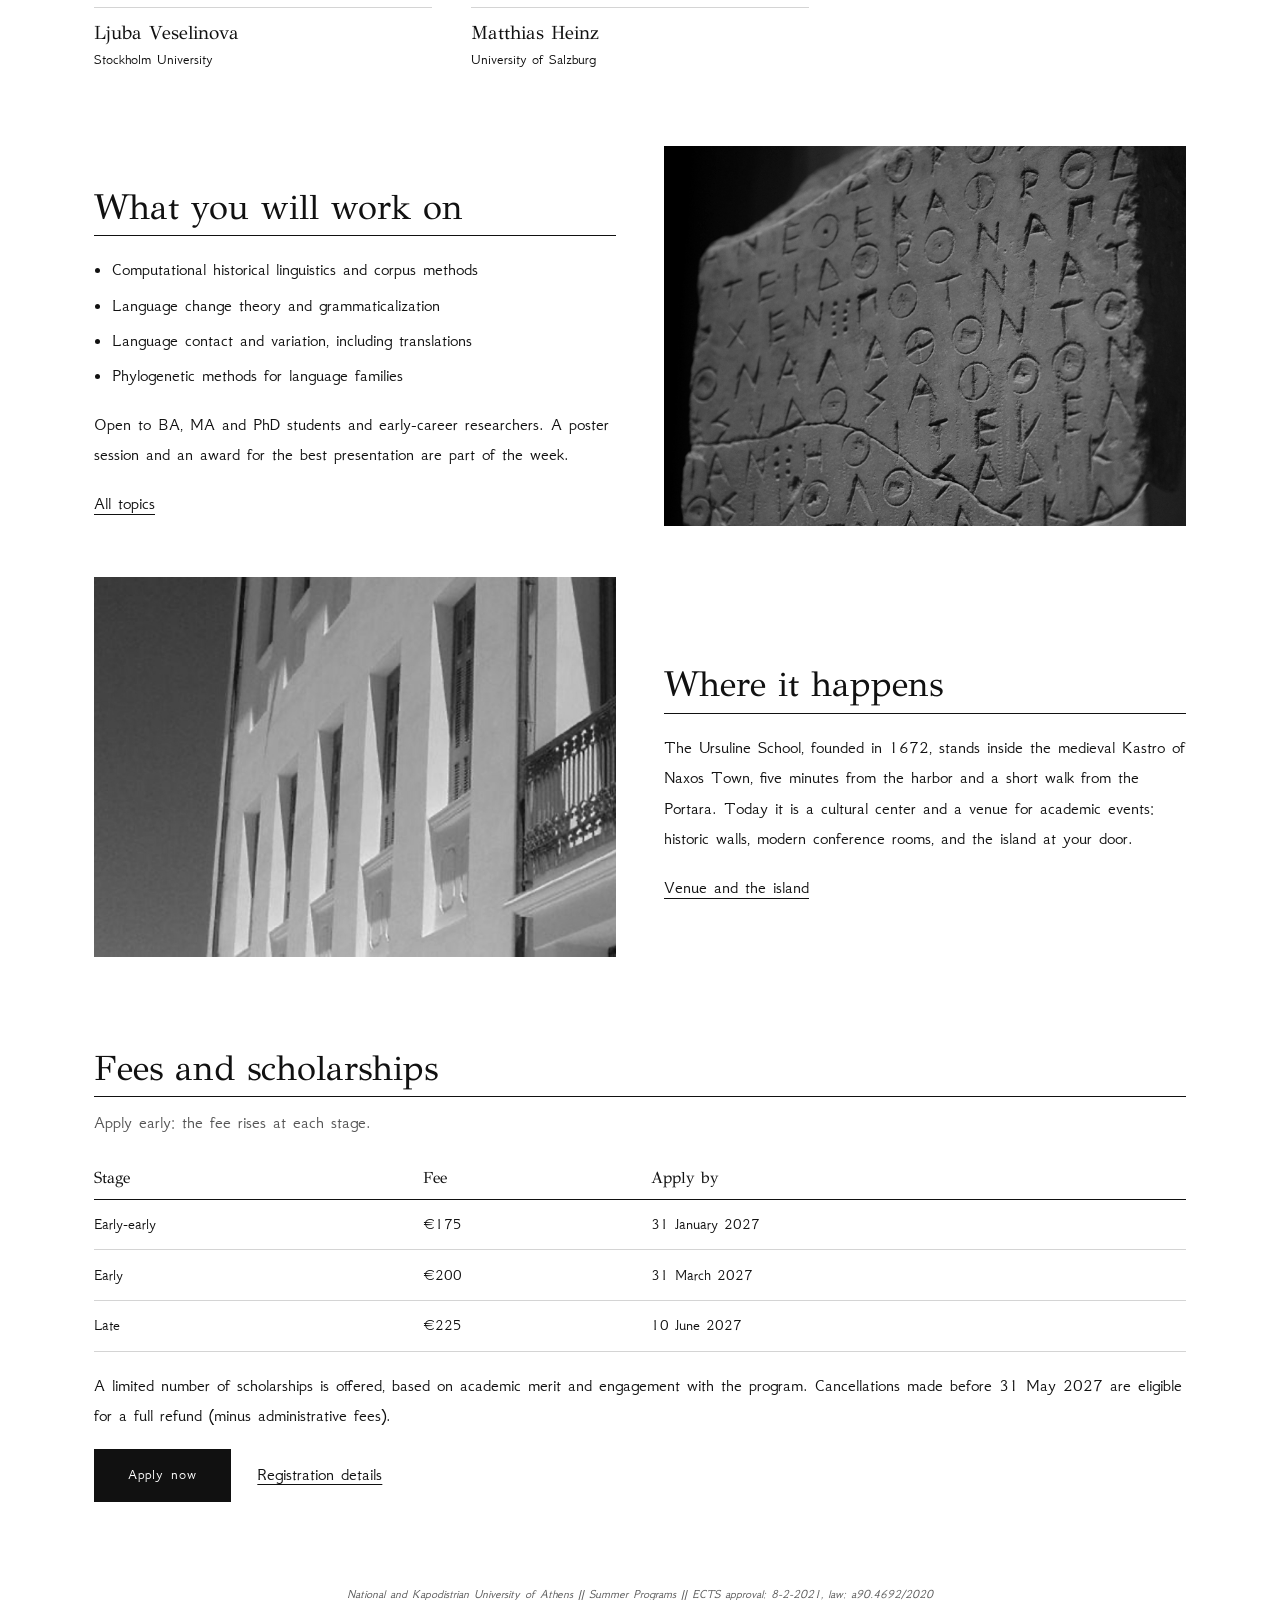
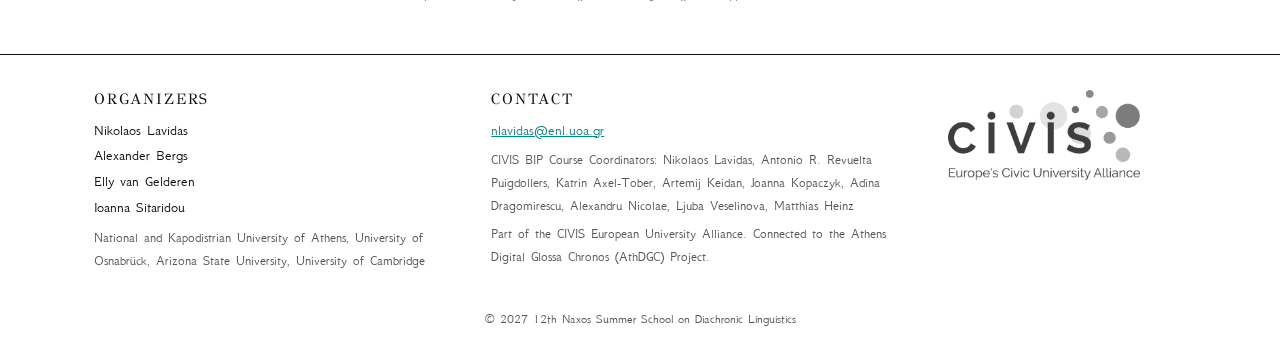
==== commit 57638a23: "Add proposed faculty, to be confirmed" ====
--- a/index.html
+++ b/index.html
@@ -70,6 +70,11 @@
   <p><a class="textlink" href="faculty.html">Faculty page</a></p>
 </section>
 <section class="band">
+  <h2>Further faculty, to be confirmed</h2>
+  <p class="sub">Colleagues proposed for Naxos 2027; their participation is to be confirmed.</p>
+  <div class="people"><div class="person"><h3>Saïd-Esteban Belmehdi</h3><p class="aff">Center for Hellenic Studies, Harvard University</p></div><div class="person"><h3>Maria Carmela Benvenuto</h3><p class="aff">Sapienza University of Rome</p></div><div class="person"><h3>Stefano De Pascale</h3><p class="aff">Vrije Universiteit Brussel</p></div><div class="person"><h3>Athanasios Georgakopoulos</h3><p class="aff">Aristotle University of Thessaloniki</p></div><div class="person"><h3>Maria Iliescu</h3><p class="aff">University of Bucharest</p></div><div class="person"><h3>Guglielmo Inglese</h3><p class="aff">University of Turin</p></div><div class="person"><h3>Alba Llorach-Roca</h3><p class="aff">Paris Lodron University of Salzburg</p></div><div class="person"><h3>Francesca Masini</h3><p class="aff">University of Bologna</p></div><div class="person"><h3>Roberto Navigli</h3><p class="aff">Sapienza University of Rome</p></div><div class="person"><h3>Ioanna Papadopoulou</h3><p class="aff">Center for Hellenic Studies, Harvard University</p></div><div class="person"><h3>Hans-Jörg Schmid</h3><p class="aff">LMU Munich</p></div><div class="person"><h3>Lotte Sommerer</h3><p class="aff">Friedrich-Alexander-Universität Erlangen-Nürnberg</p></div><div class="person"><h3>Tobias Ungerer</h3><p class="aff">LMU Munich</p></div><div class="person"><h3>Bernhard Wälchli</h3><p class="aff">Stockholm University</p></div><div class="person"><h3>Susanne Wurmbrand</h3><p class="aff">Paris Lodron University of Salzburg</p></div></div>
+</section>
+<section class="band">
   <h2>The CIVIS course team</h2>
   <p class="sub">The CIVIS course &ldquo;Diachronic Linguistics in the 21st Century&rdquo; brings together colleagues from universities of the CIVIS European University Alliance, with an online Spring School on 5&ndash;9 April 2027 and the in-person week on Naxos. <a href="https://athdgc.github.io/civis-diachronic-linguistics-2027/">Visit the CIVIS course website</a>.</p>
   <div class="people"><div class="person"><h3>Antonio R. Revuelta Puigdollers</h3><p class="aff">Universidad Autónoma de Madrid</p></div><div class="person"><h3>Katrin Axel-Tober</h3><p class="aff">University of Tübingen</p></div><div class="person"><h3>Artemij Keidan</h3><p class="aff">Sapienza University of Rome</p></div><div class="person"><h3>Joanna Kopaczyk</h3><p class="aff">University of Glasgow</p></div><div class="person"><h3>Adina Dragomirescu</h3><p class="aff">Institute of Linguistics “Iorgu Iordan – Al. Rosetti”, Romanian Academy, Bucharest</p></div><div class="person"><h3>Alexandru Nicolae</h3><p class="aff">University of Bucharest</p></div><div class="person"><h3>Ljuba Veselinova</h3><p class="aff">Stockholm University</p></div><div class="person"><h3>Matthias Heinz</h3><p class="aff">University of Salzburg</p></div></div>
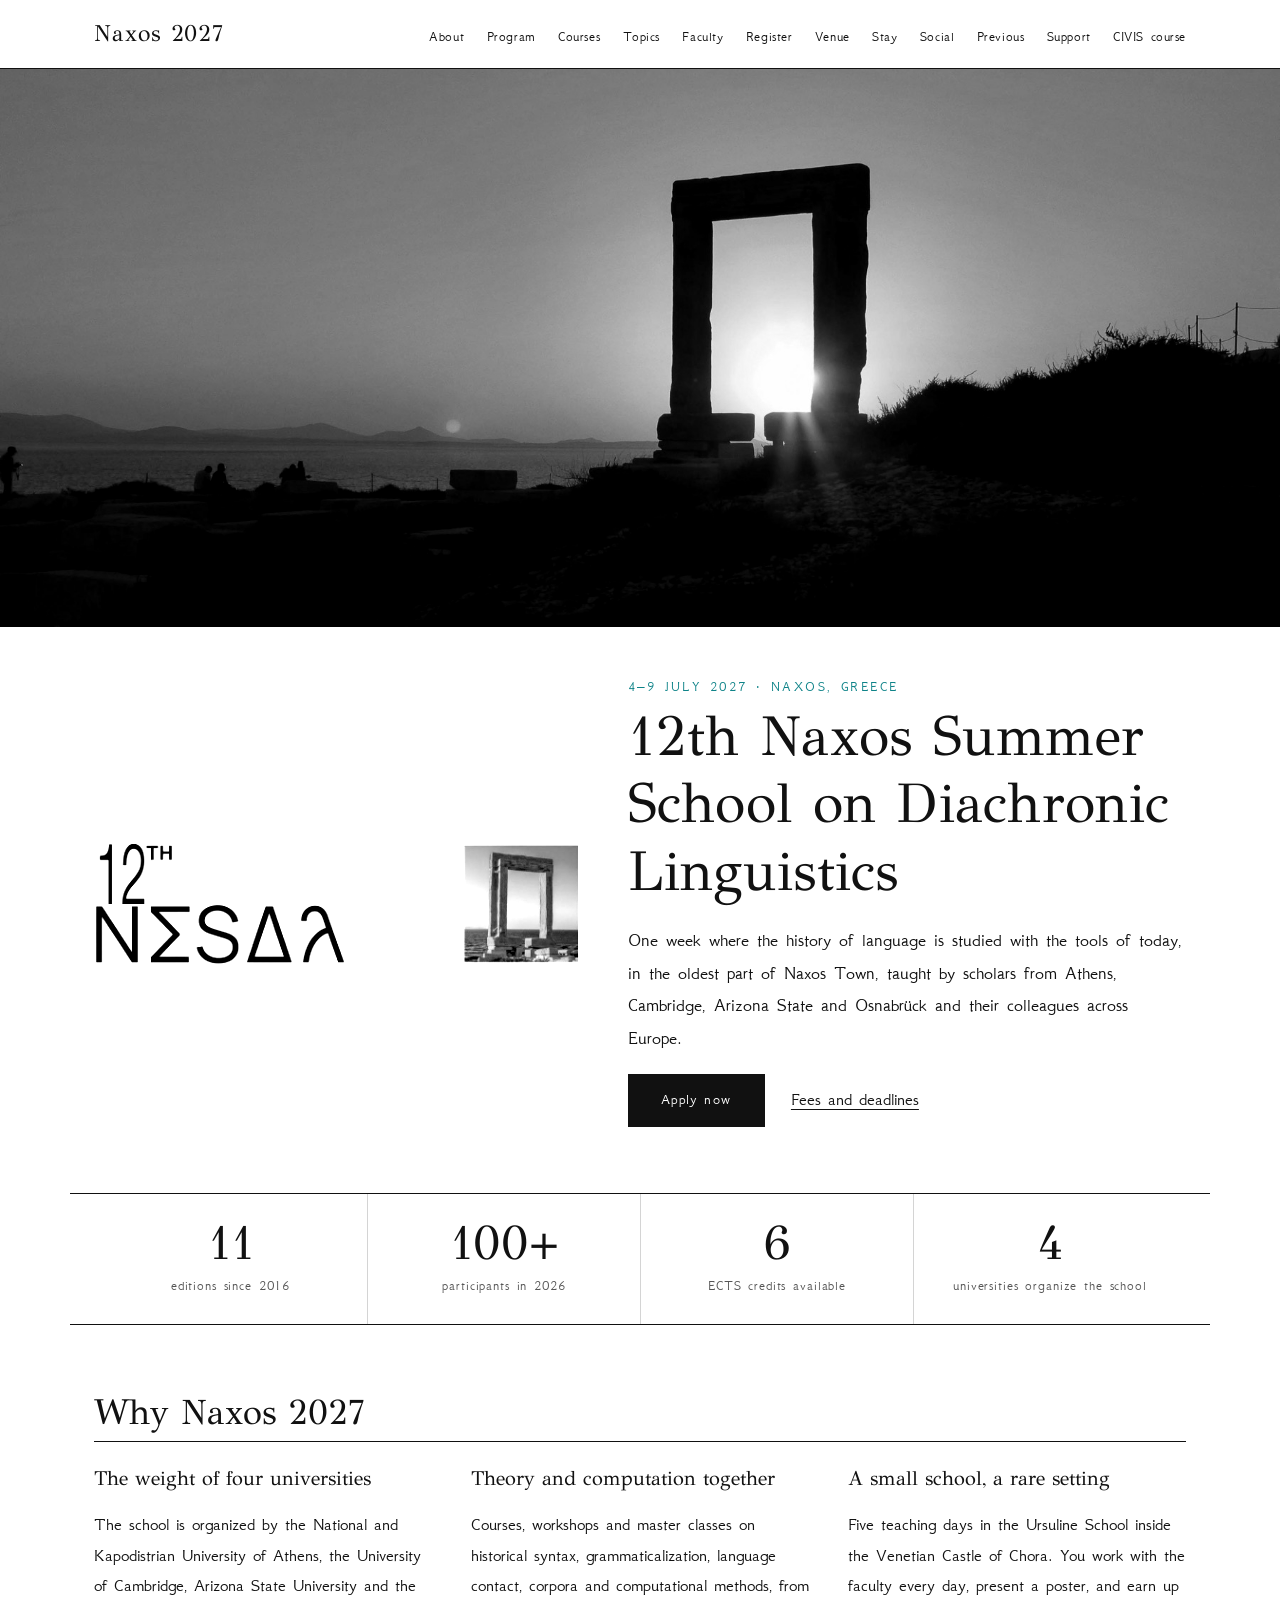
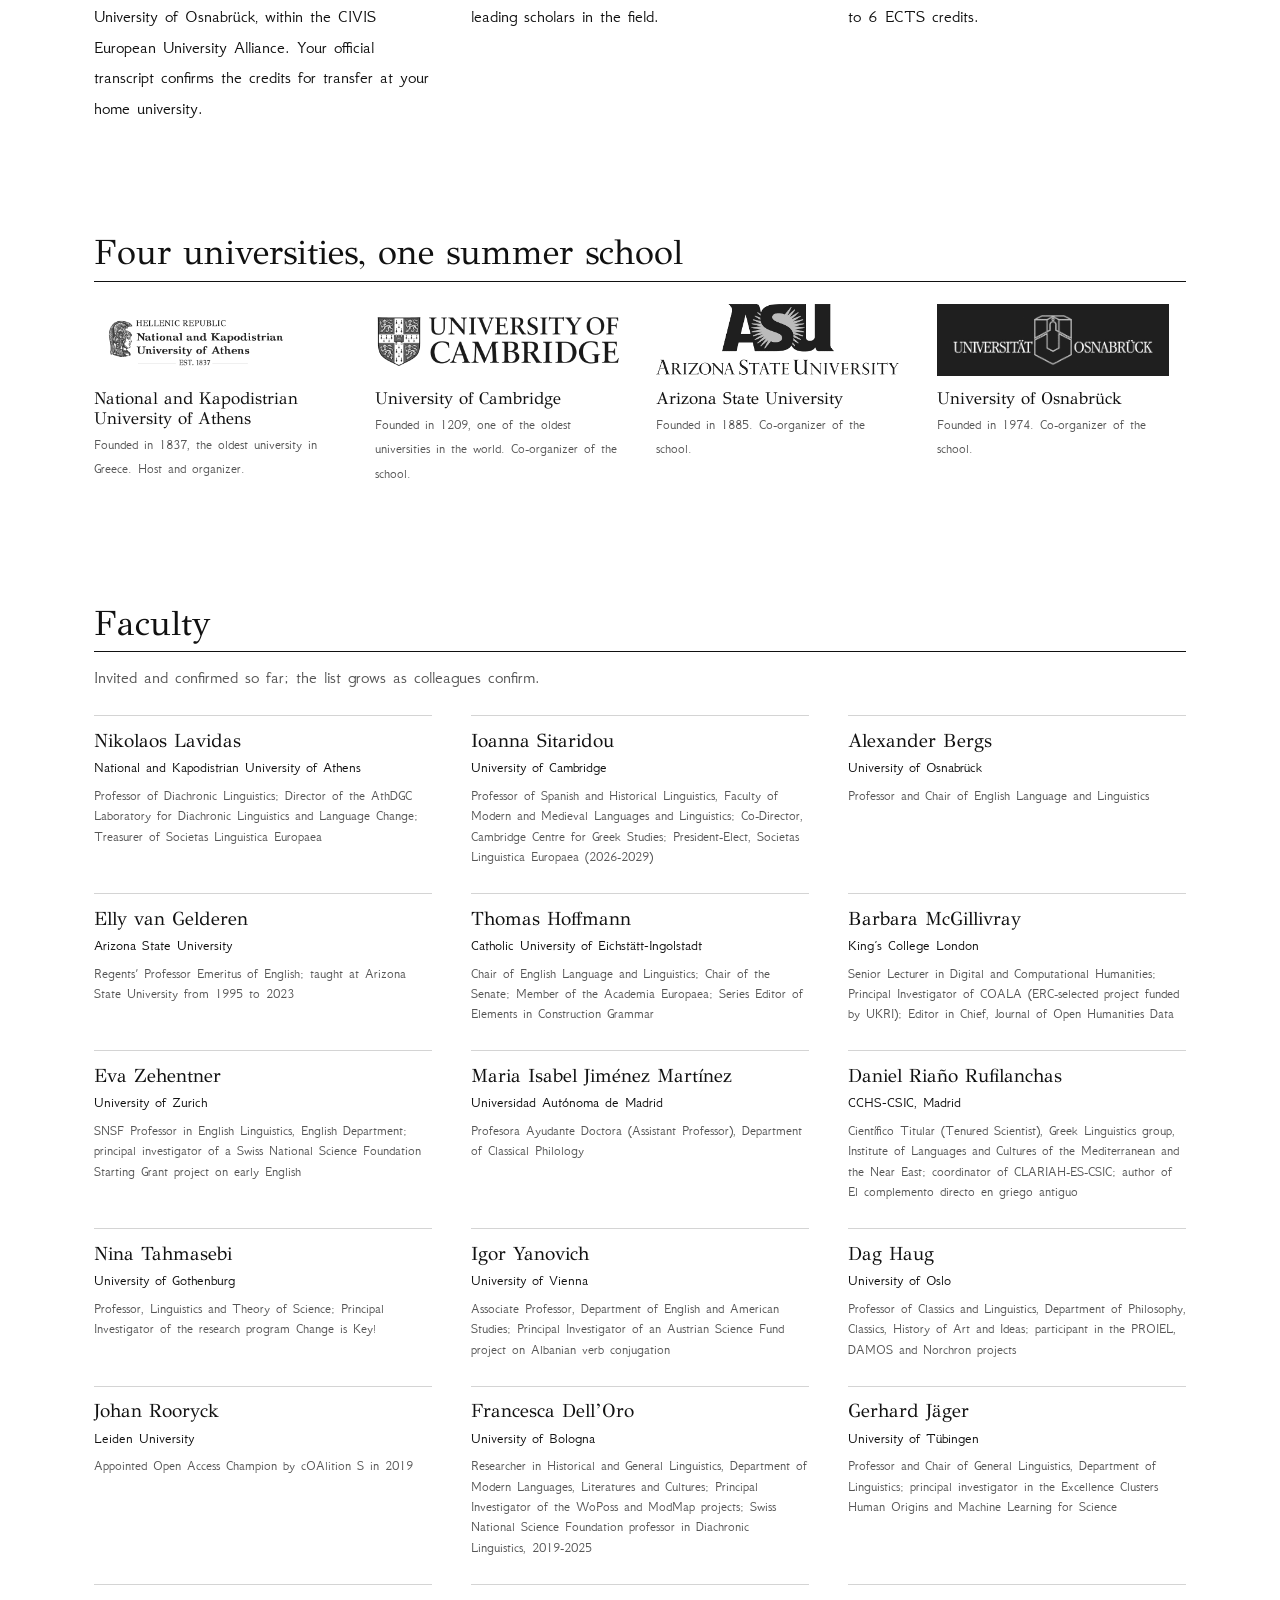
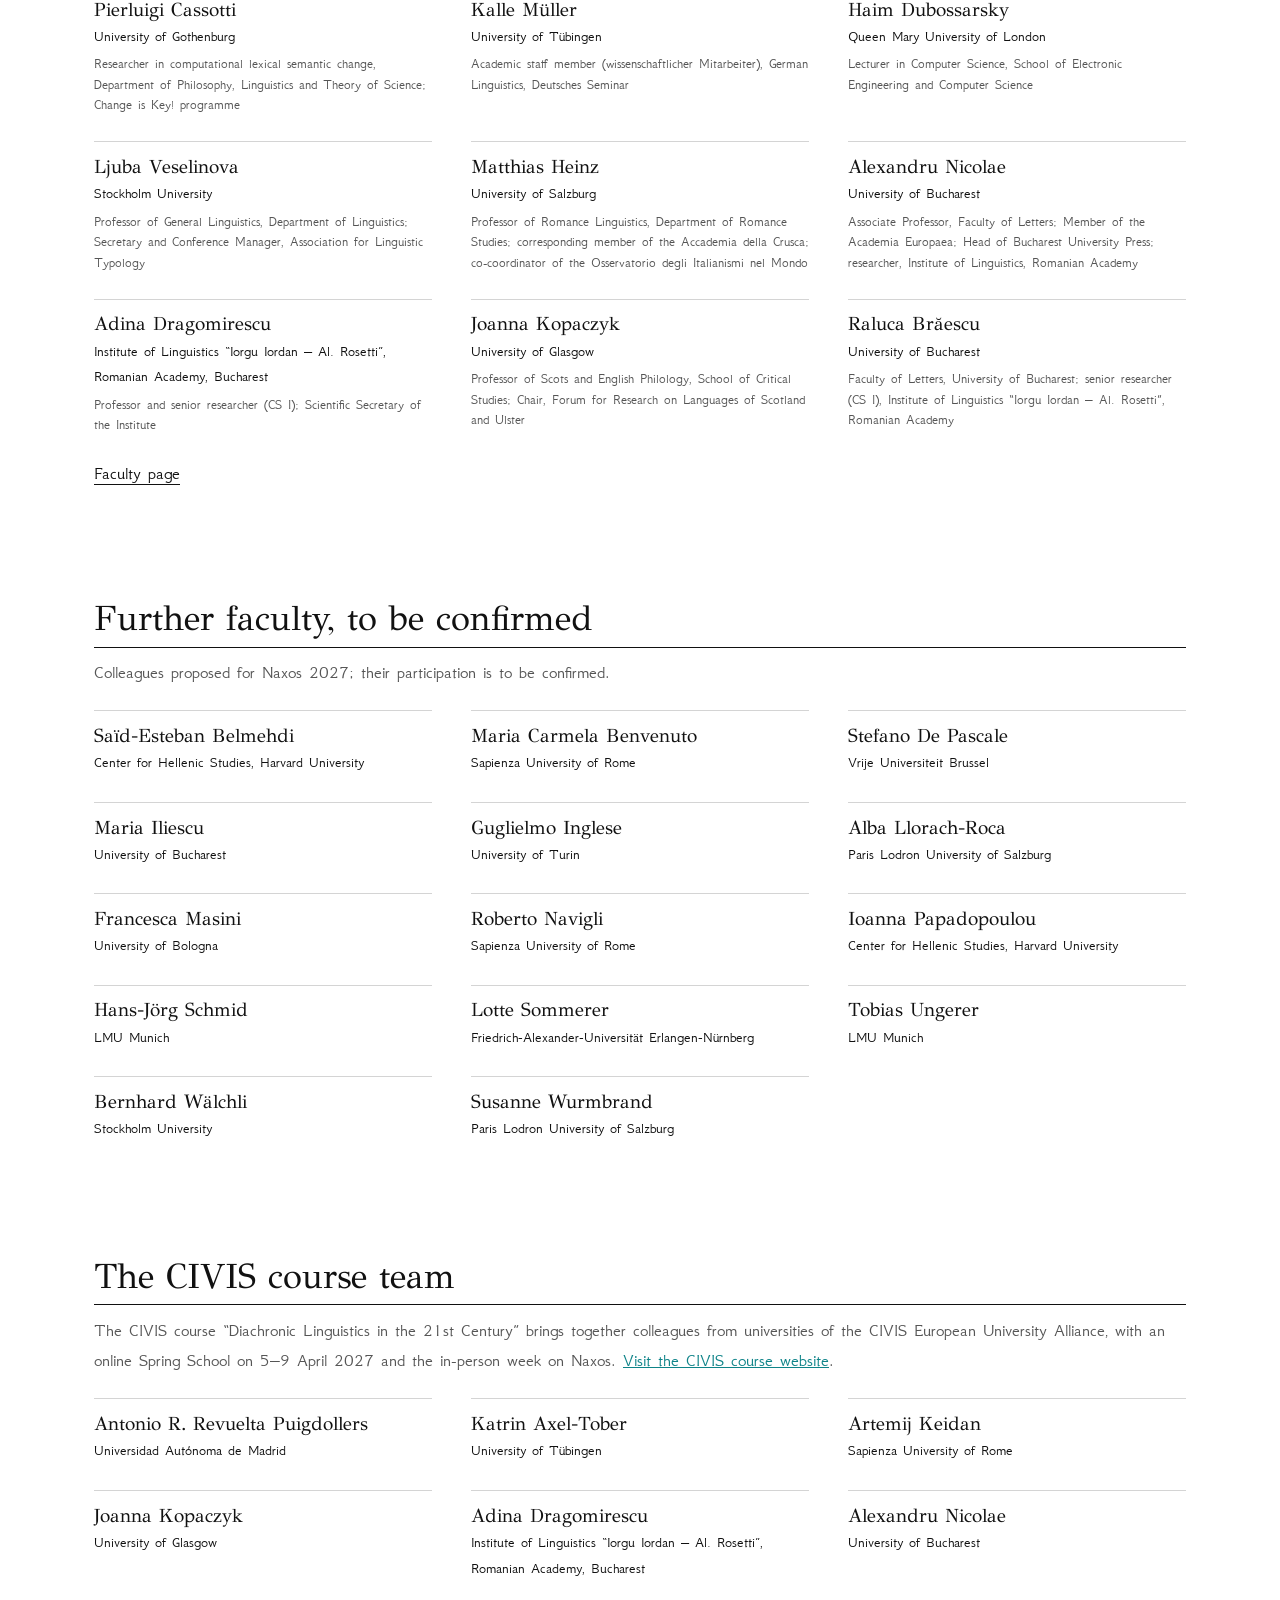
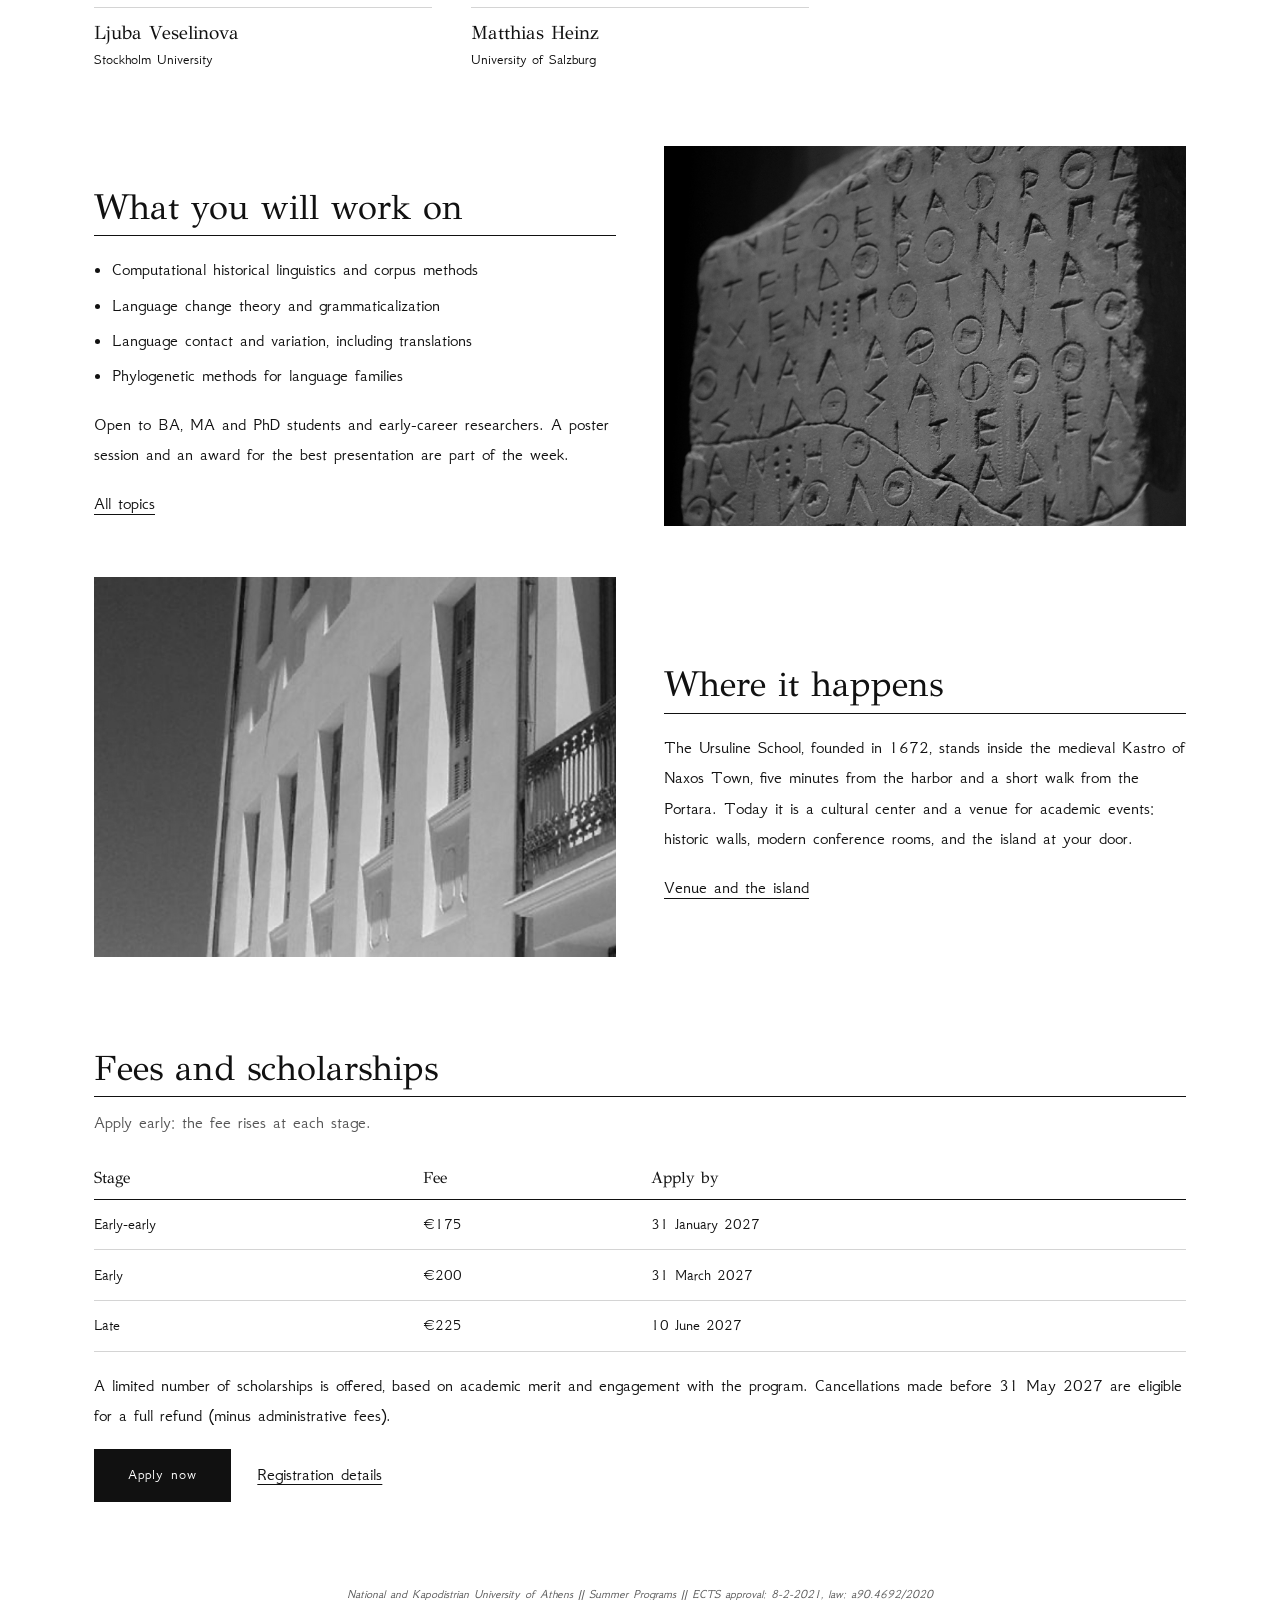
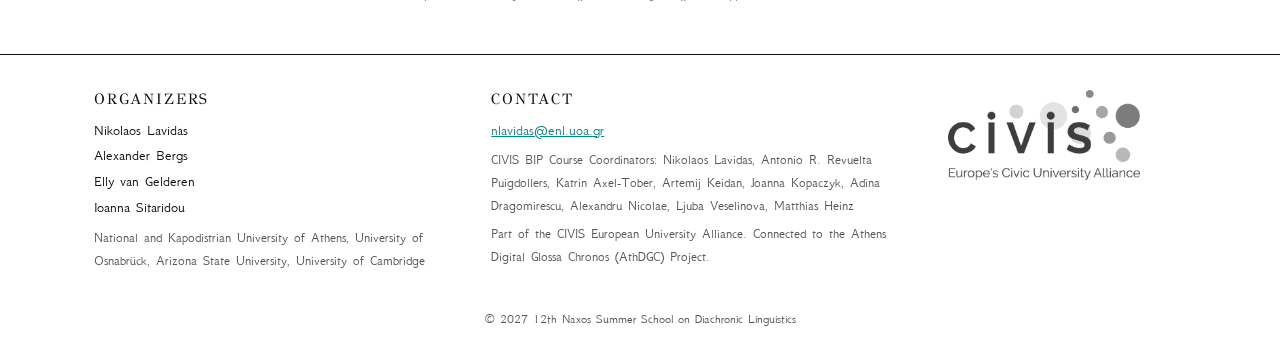
==== commit f200d90c: "Remove Georgakopoulos from proposed faculty" ====
--- a/index.html
+++ b/index.html
@@ -72,7 +72,7 @@
 <section class="band">
   <h2>Further faculty, to be confirmed</h2>
   <p class="sub">Colleagues proposed for Naxos 2027; their participation is to be confirmed.</p>
-  <div class="people"><div class="person"><h3>Saïd-Esteban Belmehdi</h3><p class="aff">Center for Hellenic Studies, Harvard University</p></div><div class="person"><h3>Maria Carmela Benvenuto</h3><p class="aff">Sapienza University of Rome</p></div><div class="person"><h3>Stefano De Pascale</h3><p class="aff">Vrije Universiteit Brussel</p></div><div class="person"><h3>Athanasios Georgakopoulos</h3><p class="aff">Aristotle University of Thessaloniki</p></div><div class="person"><h3>Maria Iliescu</h3><p class="aff">University of Bucharest</p></div><div class="person"><h3>Guglielmo Inglese</h3><p class="aff">University of Turin</p></div><div class="person"><h3>Alba Llorach-Roca</h3><p class="aff">Paris Lodron University of Salzburg</p></div><div class="person"><h3>Francesca Masini</h3><p class="aff">University of Bologna</p></div><div class="person"><h3>Roberto Navigli</h3><p class="aff">Sapienza University of Rome</p></div><div class="person"><h3>Ioanna Papadopoulou</h3><p class="aff">Center for Hellenic Studies, Harvard University</p></div><div class="person"><h3>Hans-Jörg Schmid</h3><p class="aff">LMU Munich</p></div><div class="person"><h3>Lotte Sommerer</h3><p class="aff">Friedrich-Alexander-Universität Erlangen-Nürnberg</p></div><div class="person"><h3>Tobias Ungerer</h3><p class="aff">LMU Munich</p></div><div class="person"><h3>Bernhard Wälchli</h3><p class="aff">Stockholm University</p></div><div class="person"><h3>Susanne Wurmbrand</h3><p class="aff">Paris Lodron University of Salzburg</p></div></div>
+  <div class="people"><div class="person"><h3>Saïd-Esteban Belmehdi</h3><p class="aff">Center for Hellenic Studies, Harvard University</p></div><div class="person"><h3>Maria Carmela Benvenuto</h3><p class="aff">Sapienza University of Rome</p></div><div class="person"><h3>Stefano De Pascale</h3><p class="aff">Vrije Universiteit Brussel</p></div><div class="person"><h3>Maria Iliescu</h3><p class="aff">University of Bucharest</p></div><div class="person"><h3>Guglielmo Inglese</h3><p class="aff">University of Turin</p></div><div class="person"><h3>Alba Llorach-Roca</h3><p class="aff">Paris Lodron University of Salzburg</p></div><div class="person"><h3>Francesca Masini</h3><p class="aff">University of Bologna</p></div><div class="person"><h3>Roberto Navigli</h3><p class="aff">Sapienza University of Rome</p></div><div class="person"><h3>Ioanna Papadopoulou</h3><p class="aff">Center for Hellenic Studies, Harvard University</p></div><div class="person"><h3>Hans-Jörg Schmid</h3><p class="aff">LMU Munich</p></div><div class="person"><h3>Lotte Sommerer</h3><p class="aff">Friedrich-Alexander-Universität Erlangen-Nürnberg</p></div><div class="person"><h3>Tobias Ungerer</h3><p class="aff">LMU Munich</p></div><div class="person"><h3>Bernhard Wälchli</h3><p class="aff">Stockholm University</p></div><div class="person"><h3>Susanne Wurmbrand</h3><p class="aff">Paris Lodron University of Salzburg</p></div></div>
 </section>
 <section class="band">
   <h2>The CIVIS course team</h2>
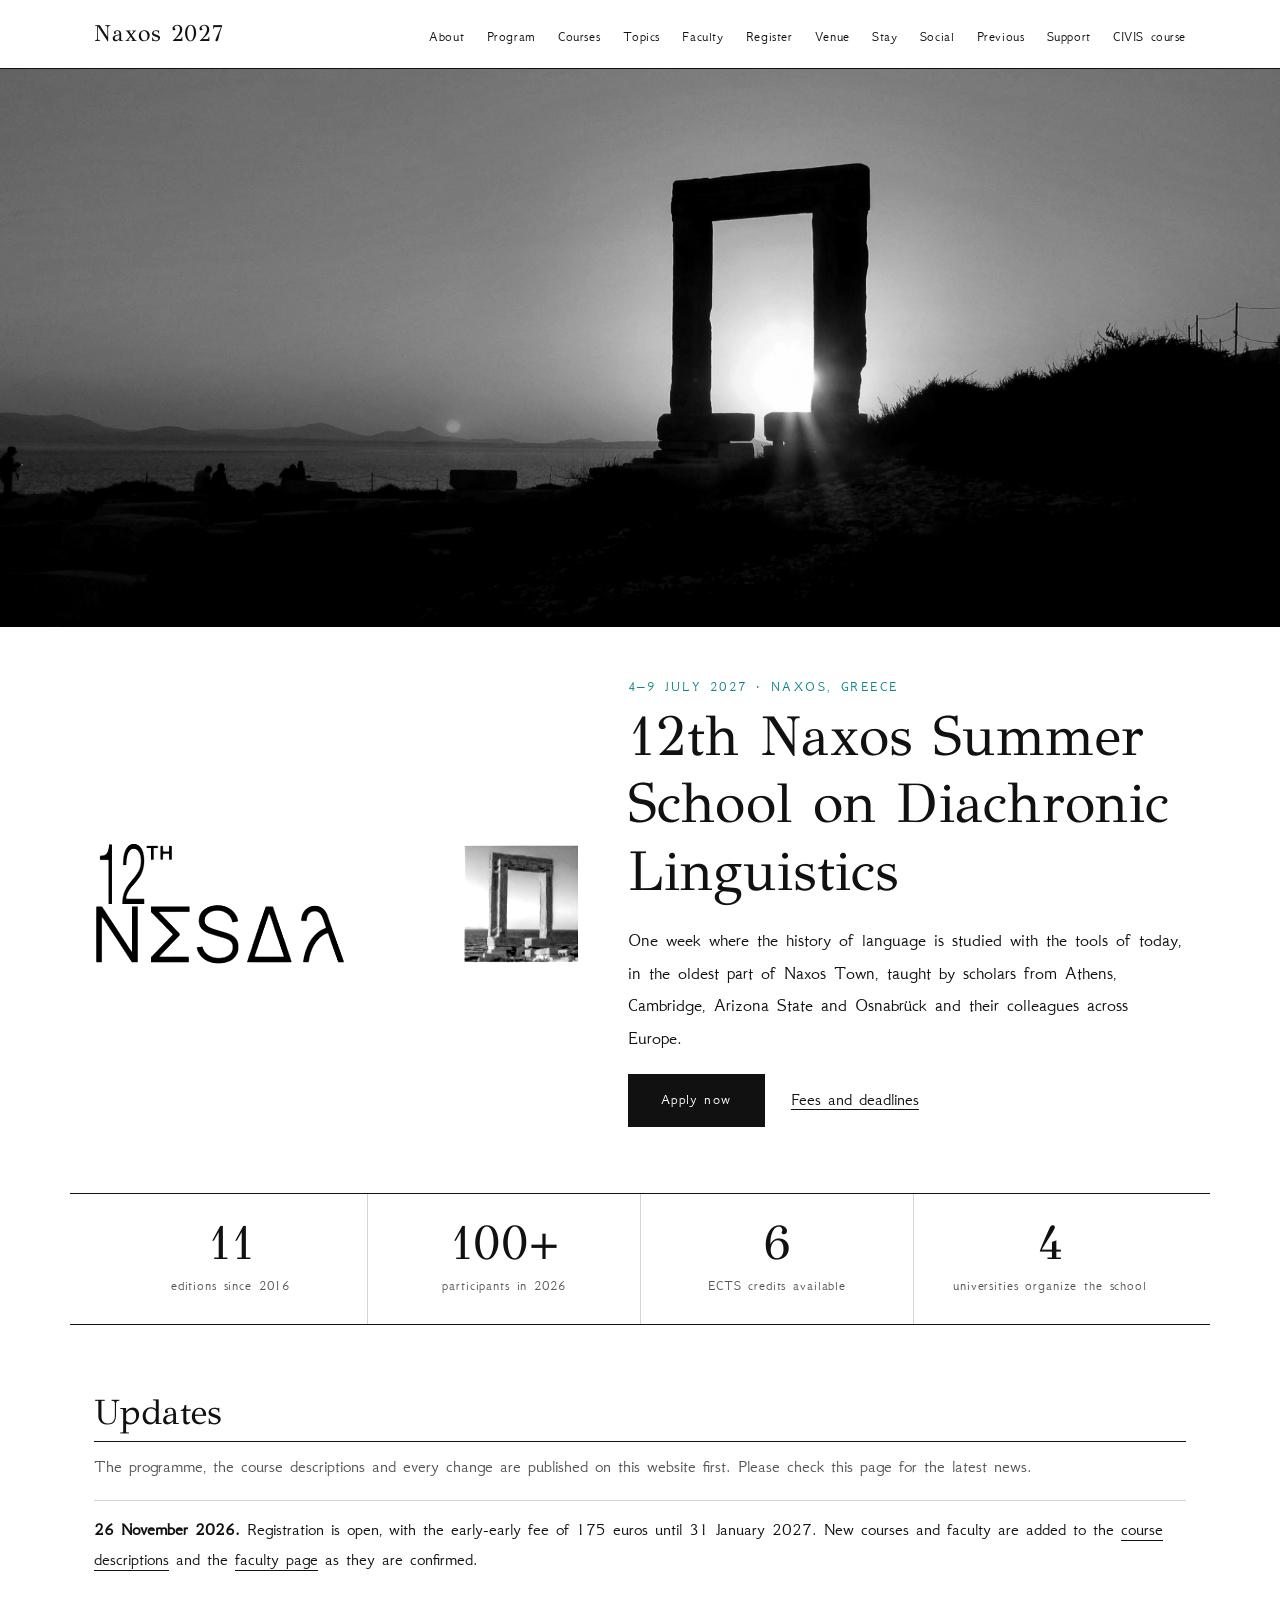
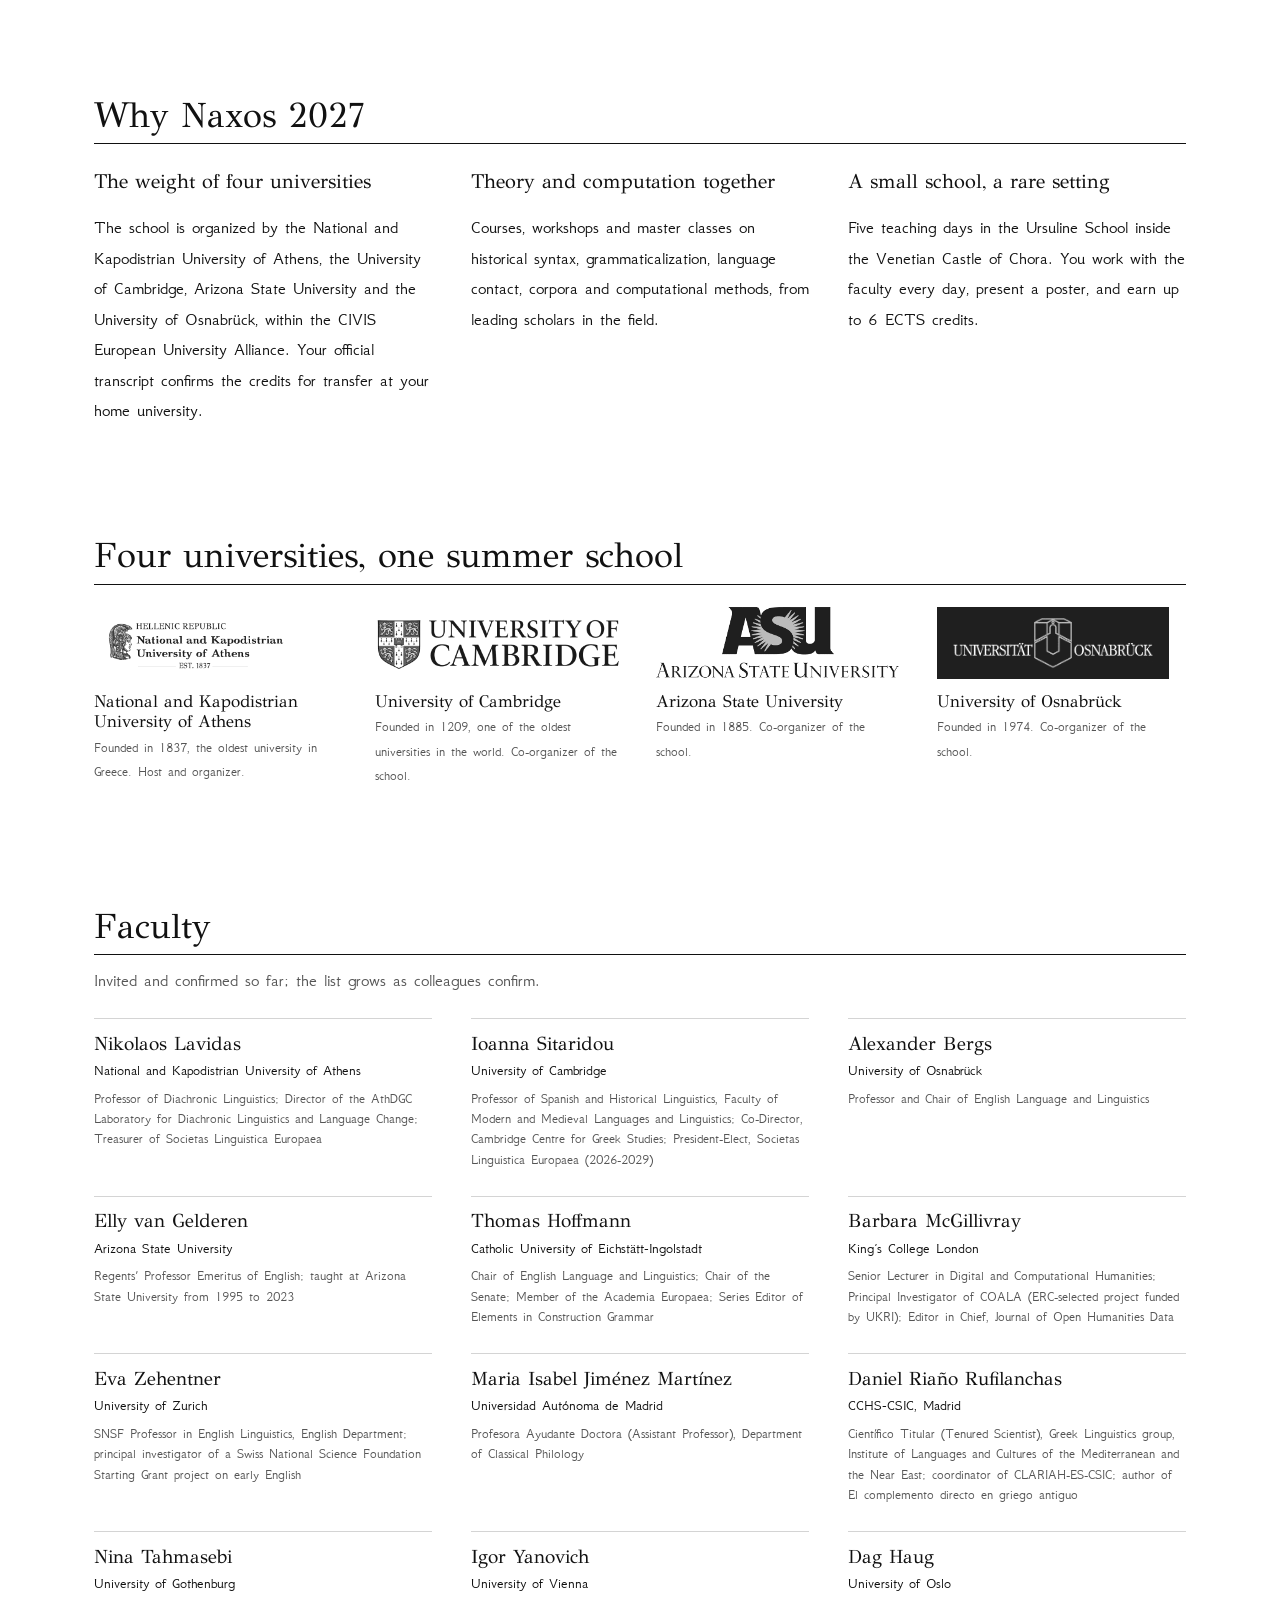
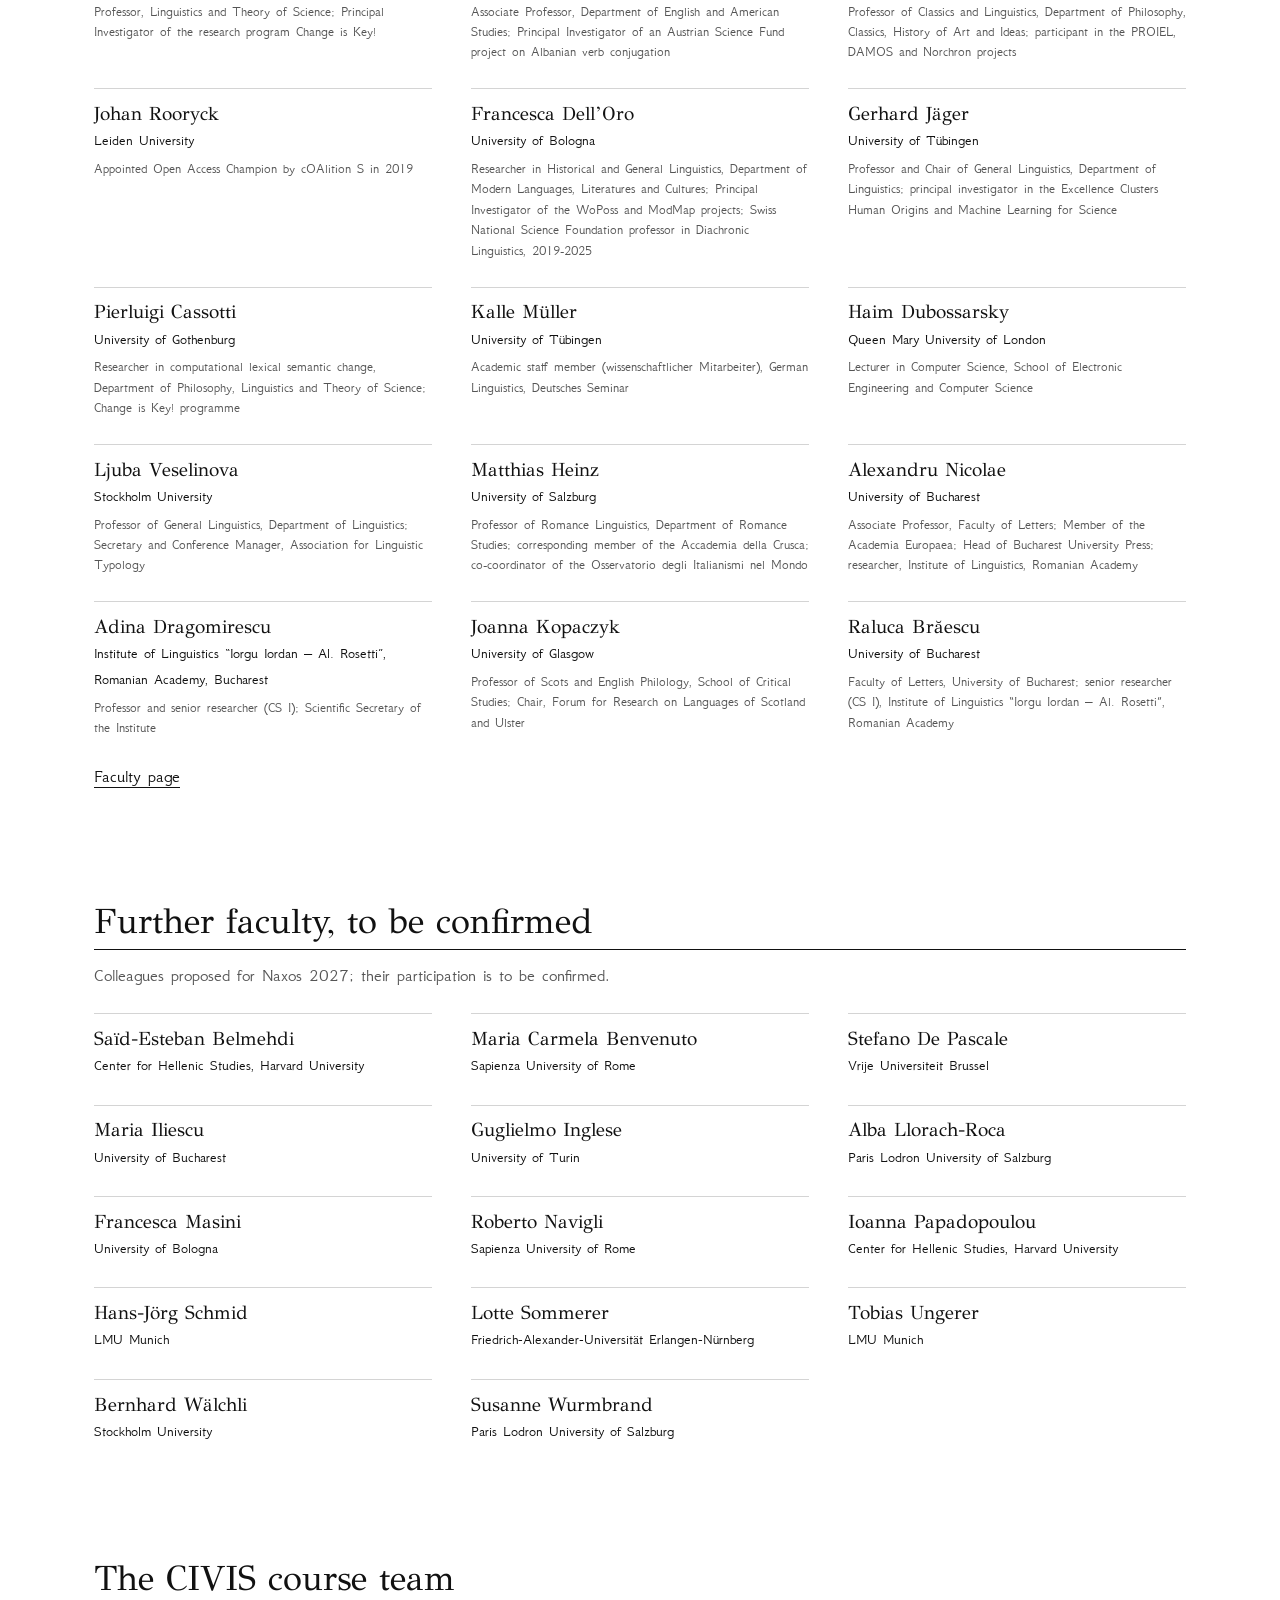
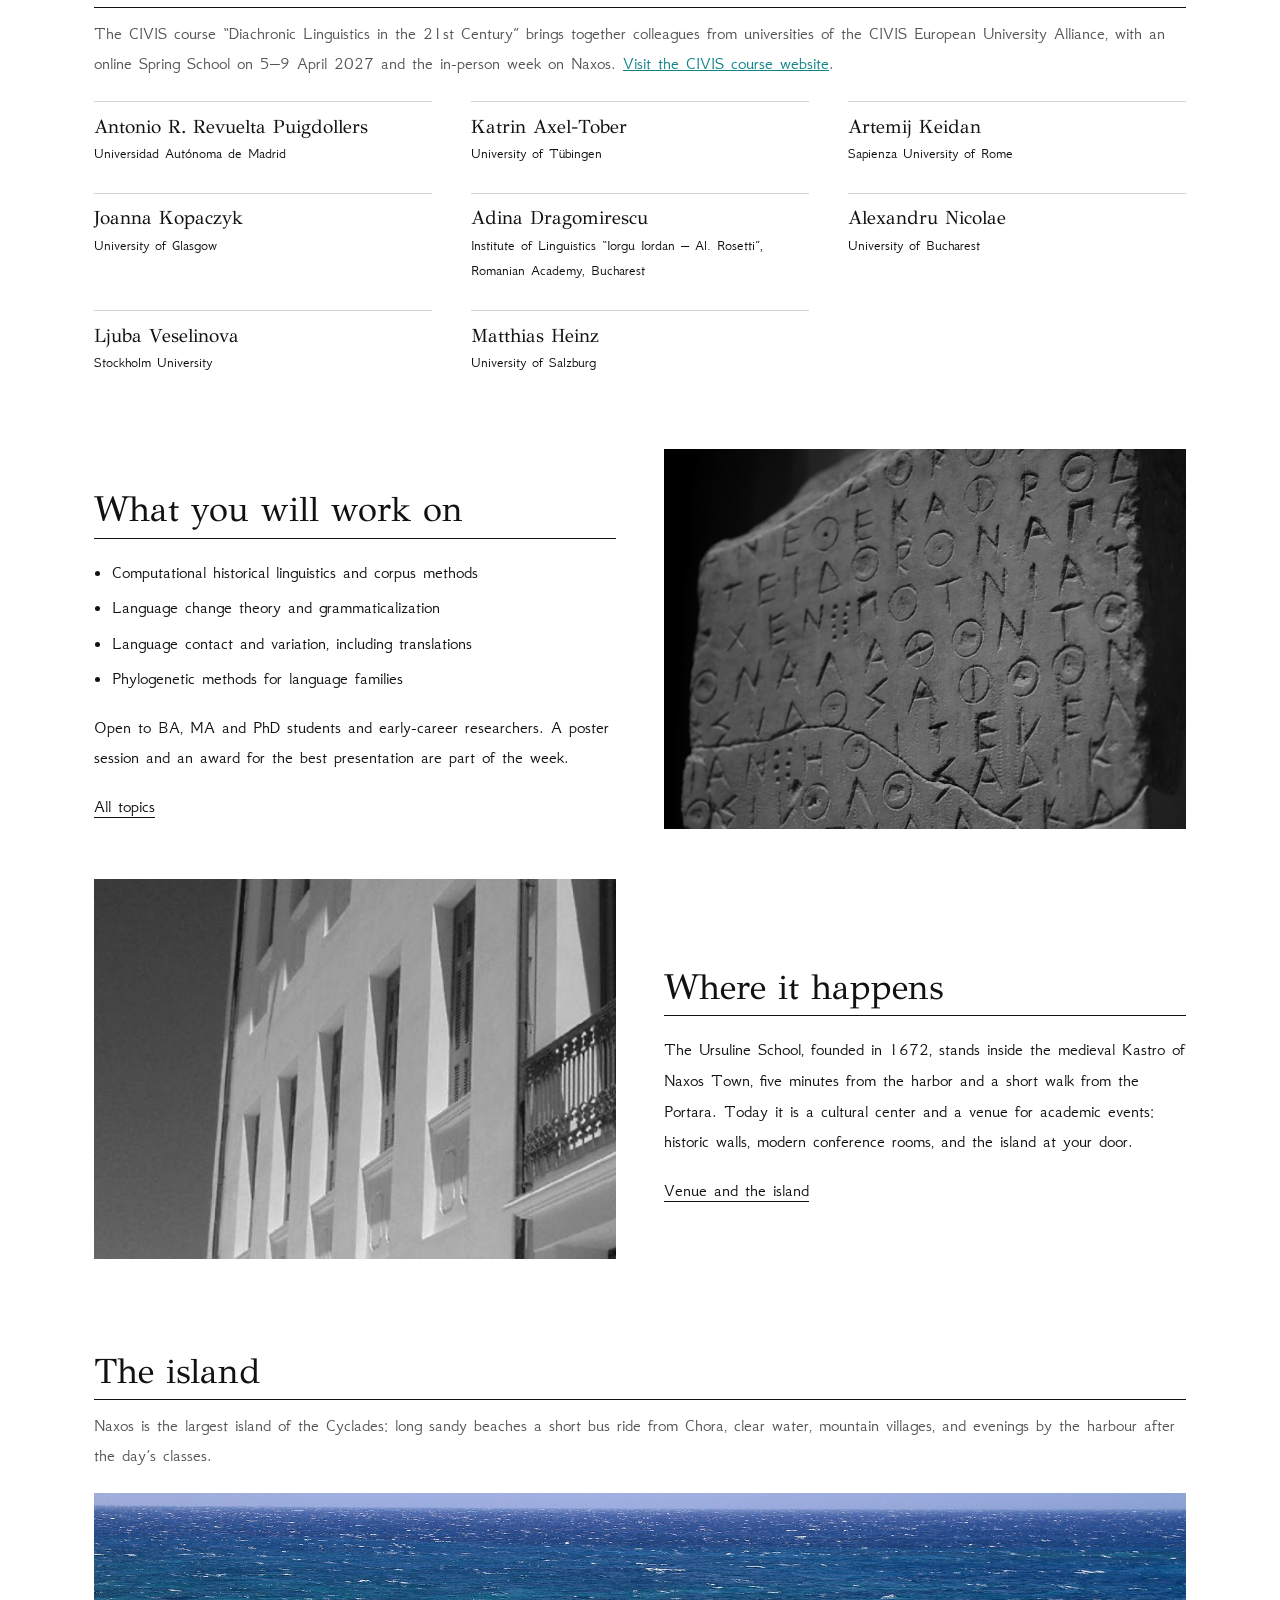
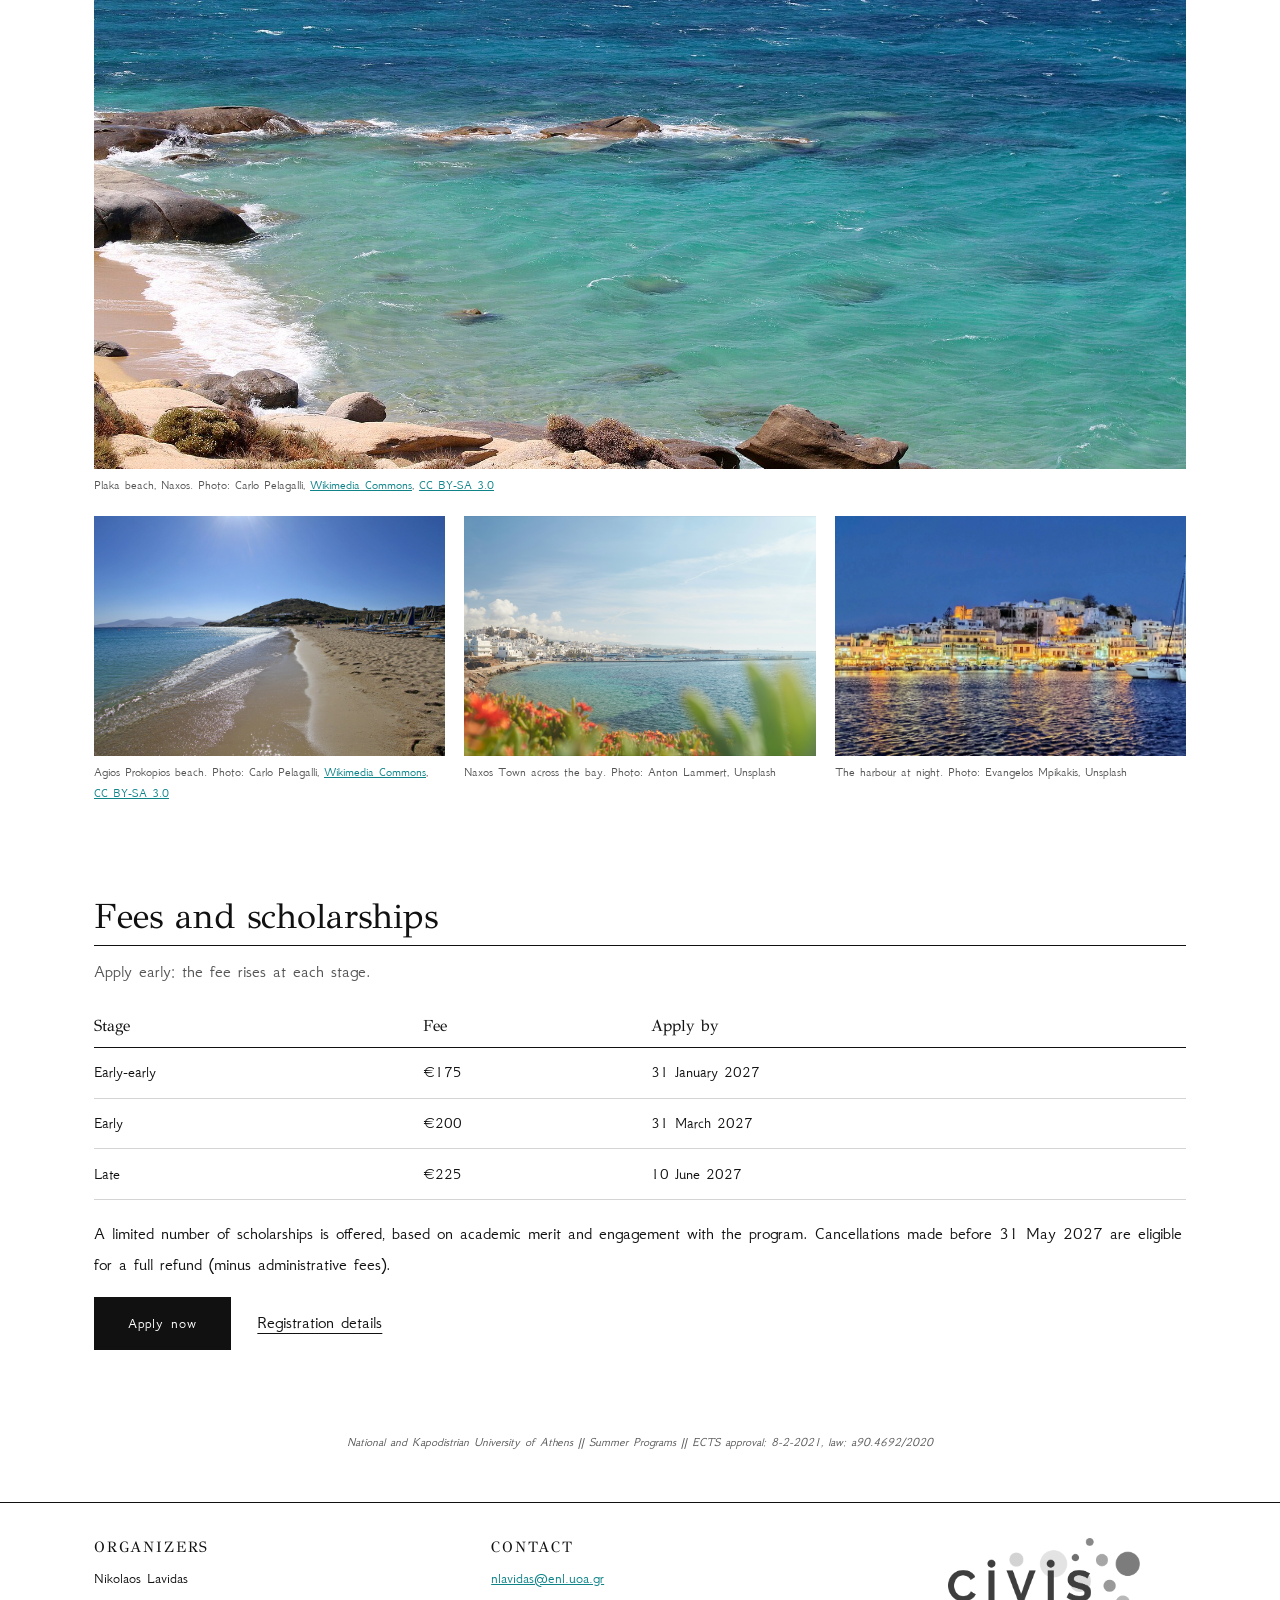
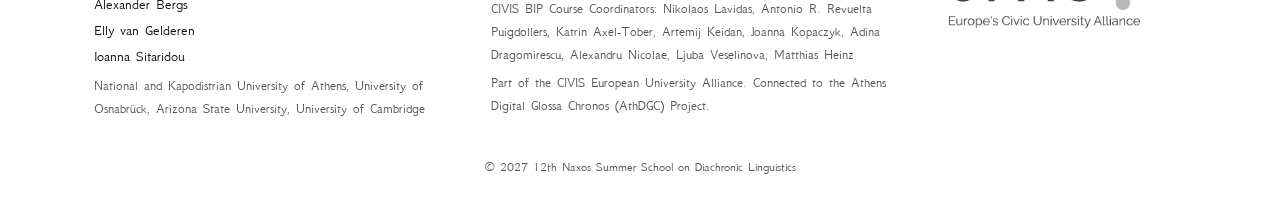
==== commit c4c71a64: "Add island beach photos and Updates section" ====
--- a/index.html
+++ b/index.html
@@ -51,6 +51,13 @@
   <div><span>6</span><p>ECTS credits available</p></div>
   <div><span>4</span><p>universities organize the school</p></div>
 </section>
+<section class="band" id="updates">
+  <h2>Updates</h2>
+  <p class="sub">The programme, the course descriptions and every change are published on this website first. Please check this page for the latest news.</p>
+  <ul class="updates">
+    <li><strong>26 November 2026.</strong> Registration is open, with the early-early fee of 175 euros until 31 January 2027. New courses and faculty are added to the <a class="textlink" href="descriptions.html">course descriptions</a> and the <a class="textlink" href="faculty.html">faculty page</a> as they are confirmed.</li>
+  </ul>
+</section>
 <section class="band">
   <h2>Why Naxos 2027</h2>
   <div class="three">
@@ -101,6 +108,16 @@
     <p><a class="textlink" href="venue.html">Venue and the island</a></p>
   </div>
 </section>
+<section class="band" id="island">
+  <h2>The island</h2>
+  <p class="sub">Naxos is the largest island of the Cyclades: long sandy beaches a short bus ride from Chora, clear water, mountain villages, and evenings by the harbour after the day&rsquo;s classes.</p>
+  <figure class="island-hero"><img src="assets/images/naxos-plaka-beach.jpg" alt="The turquoise sea and rocks at Plaka beach, Naxos"><figcaption>Plaka beach, Naxos. Photo: Carlo Pelagalli, <a href="https://commons.wikimedia.org/wiki/File:Plaka_-_panoramio_(1).jpg" target="_blank" rel="noopener">Wikimedia Commons</a>, <a href="https://creativecommons.org/licenses/by-sa/3.0" target="_blank" rel="noopener">CC BY-SA 3.0</a></figcaption></figure>
+  <div class="island-row">
+    <figure><img src="assets/images/naxos-agios-prokopios-beach.jpg" alt="The sandy beach of Agios Prokopios, Naxos, looking towards Paros"><figcaption>Agios Prokopios beach. Photo: Carlo Pelagalli, <a href="https://commons.wikimedia.org/wiki/File:Spiaggia_di_Agios_Prokopios,_guardando_verso_l%27isola_di_Paros_-_panoramio.jpg" target="_blank" rel="noopener">Wikimedia Commons</a>, <a href="https://creativecommons.org/licenses/by-sa/3.0" target="_blank" rel="noopener">CC BY-SA 3.0</a></figcaption></figure>
+    <figure><img src="assets/images/anton-lammert-JU073byFbe0-unsplash.jpg" alt="Naxos Town seen across the bay"><figcaption>Naxos Town across the bay. Photo: Anton Lammert, Unsplash</figcaption></figure>
+    <figure><img src="assets/images/evangelos-mpikakis-tMOMA15KVio-unsplash.jpg" alt="The harbour of Naxos Town at night"><figcaption>The harbour at night. Photo: Evangelos Mpikakis, Unsplash</figcaption></figure>
+  </div>
+</section>
 <section class="band" id="fees">
   <h2>Fees and scholarships</h2>
   <p class="sub">Apply early: the fee rises at each stage.</p>
--- a/style.css
+++ b/style.css
@@ -66,3 +66,13 @@
 .copy{text-align:center;font-size:.8rem;color:var(--soft);margin:0;padding:1rem 1rem 2rem}
 @media (max-width:860px){.intro-grid,.split,.three,.two,.foot{grid-template-columns:1fr}.insts,.people{grid-template-columns:repeat(2,1fr)}.stats{grid-template-columns:repeat(2,1fr)}.stats div:nth-child(3){border-left:0}.split img{height:260px}}
 @media (max-width:520px){body{font-size:17px}.insts,.people,.plainpage .insts{grid-template-columns:1fr}}
+
+.updates{list-style:none;padding:0;margin:1rem 0}
+.updates li{border-top:1px solid var(--rule,#ccc);padding:.8rem 0}
+.island-hero{margin:1.4rem 0 0}
+.island-hero img{width:100%;height:min(64vh,600px);object-fit:cover;display:block}
+.island-row{display:grid;grid-template-columns:repeat(3,1fr);gap:1.2rem;margin-top:1.2rem}
+.island-row figure{margin:0}
+.island-row img{width:100%;height:240px;object-fit:cover;display:block}
+#island figcaption{font-size:.8rem;color:#555;margin-top:.35rem}
+@media (max-width:860px){.island-row{grid-template-columns:1fr}.island-row img{height:220px}}
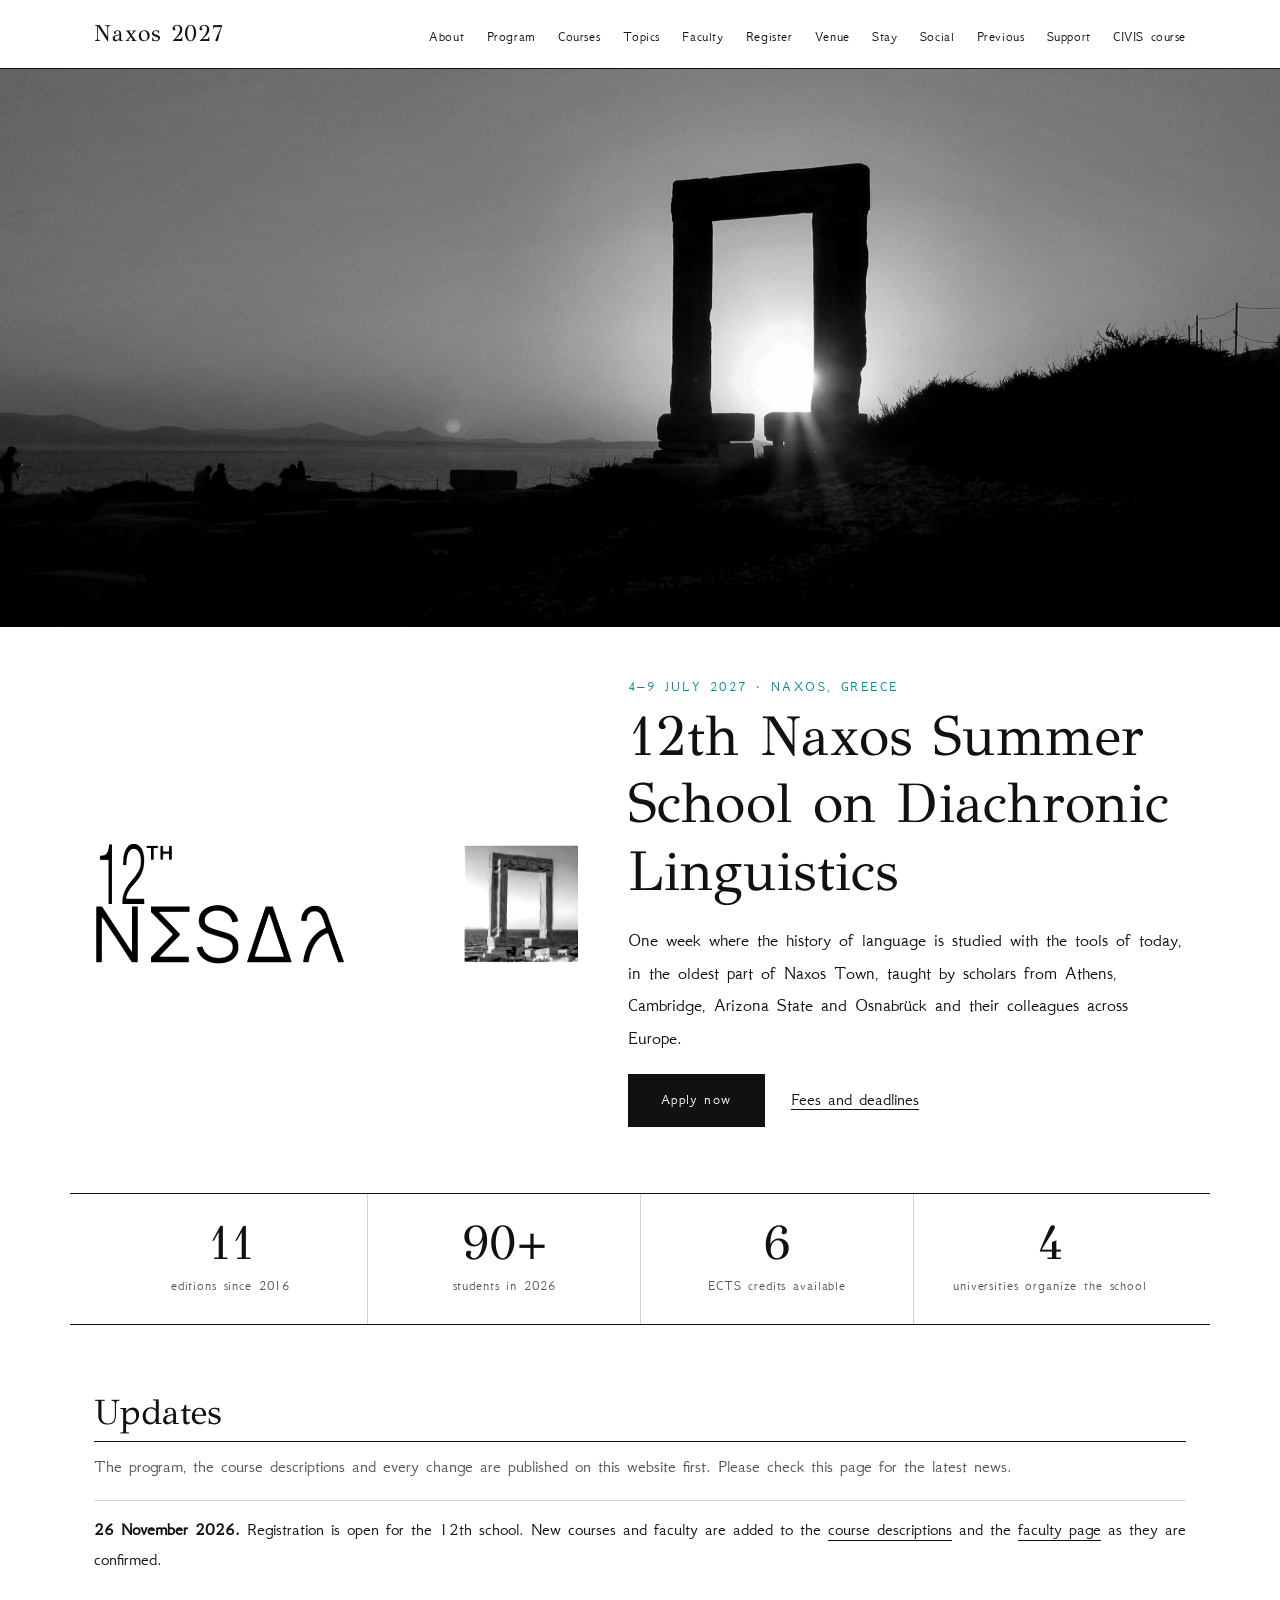
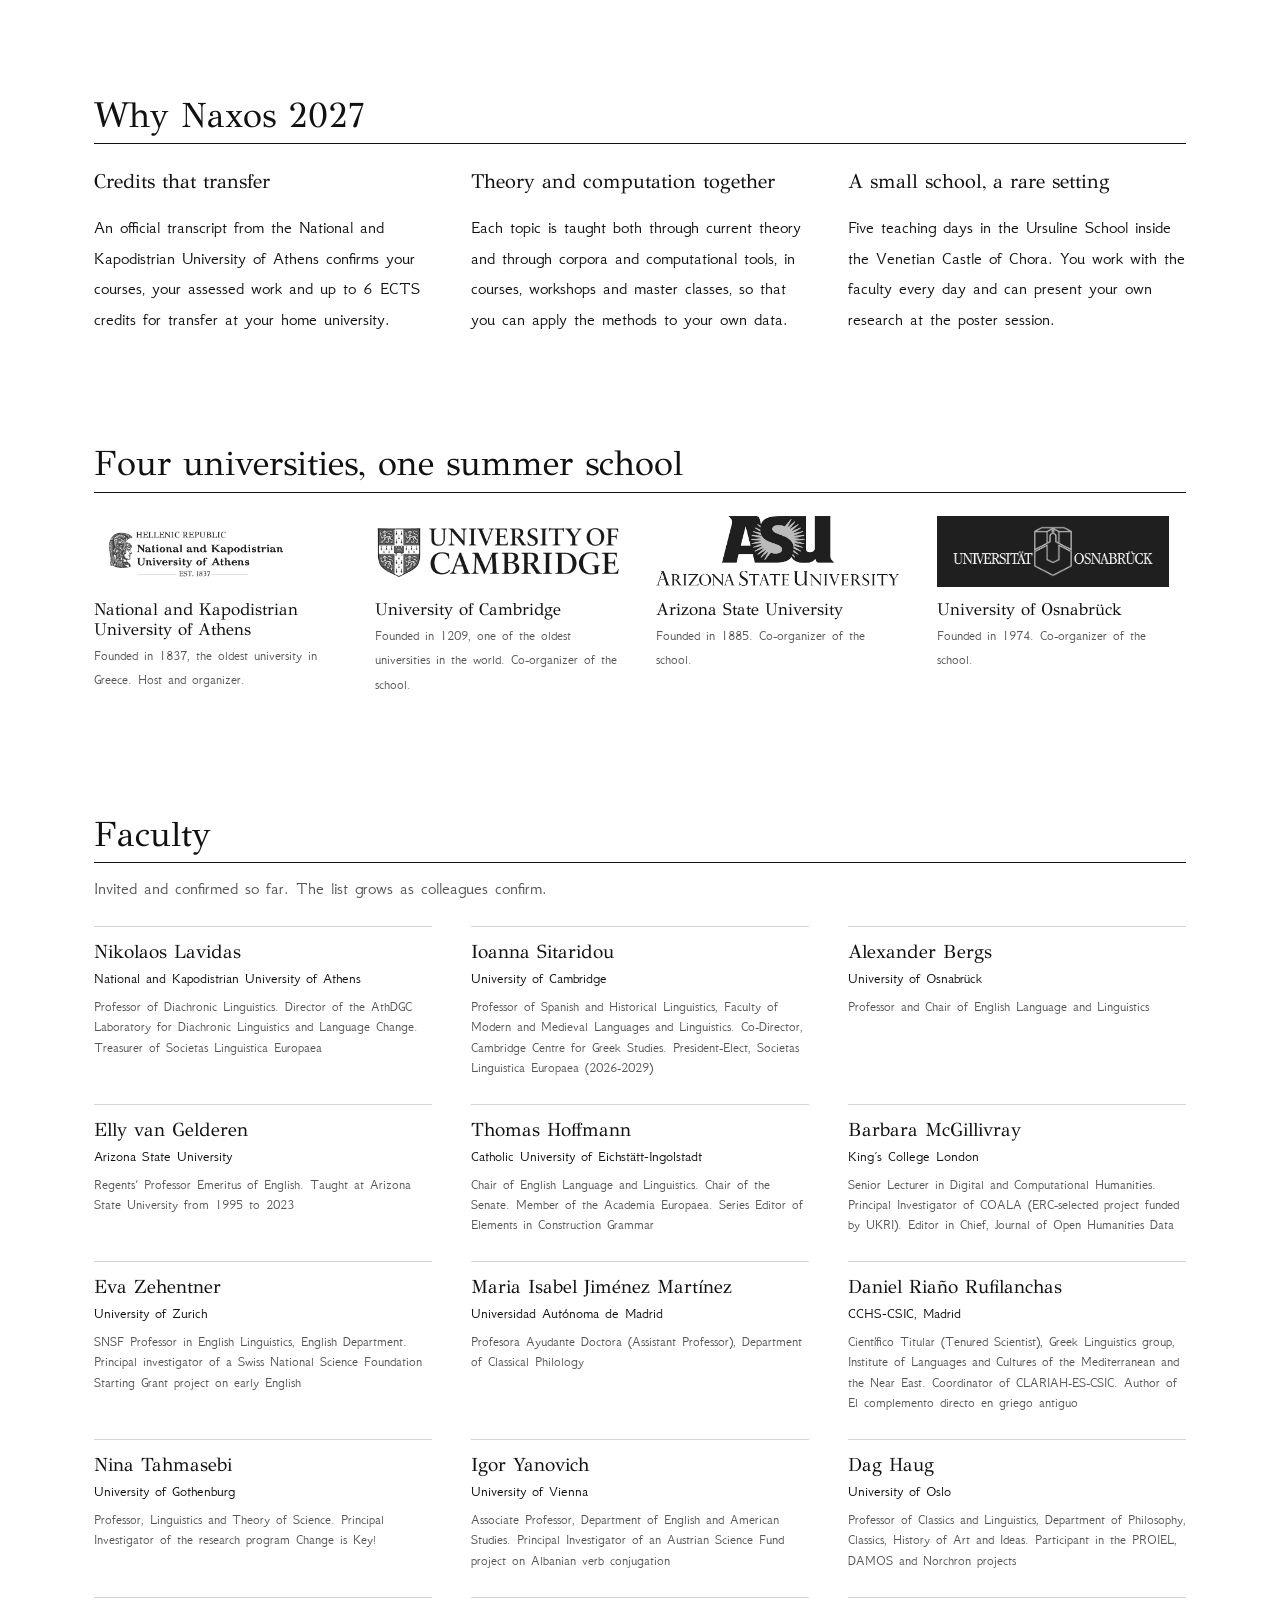
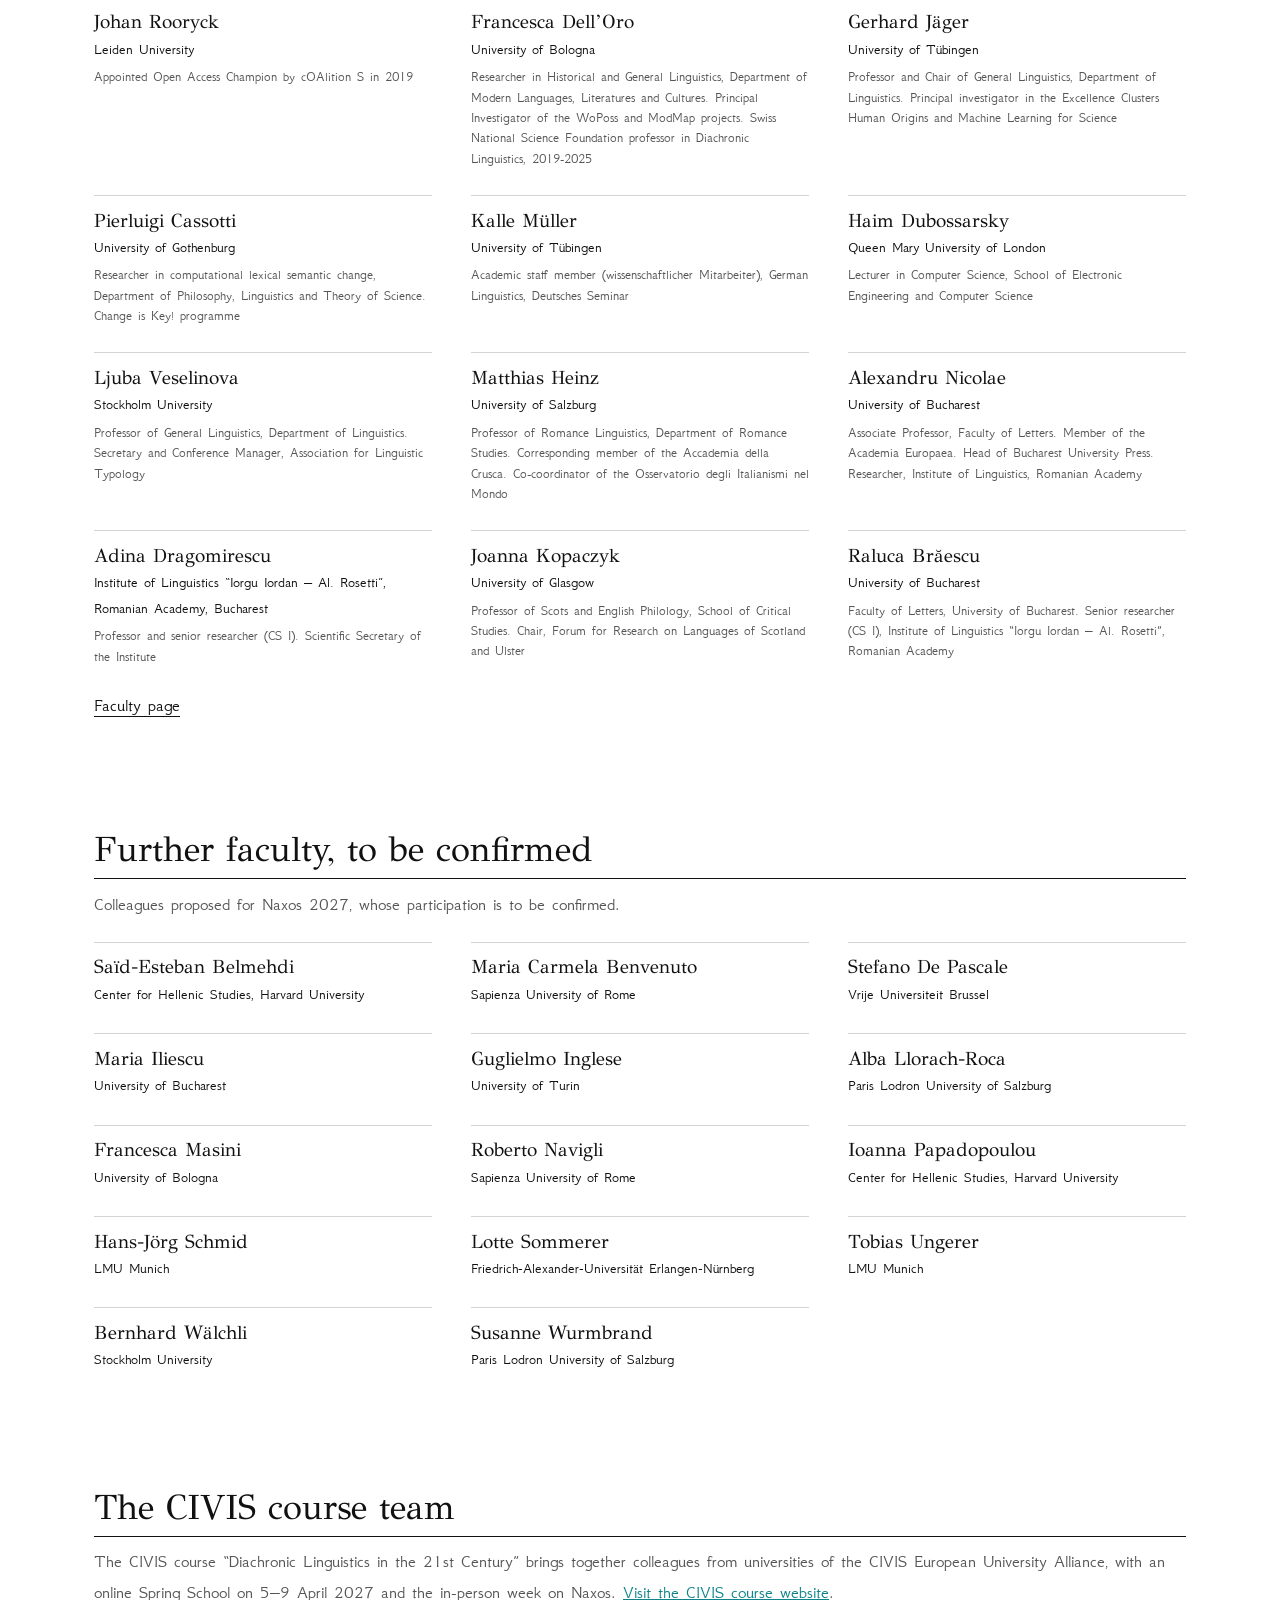
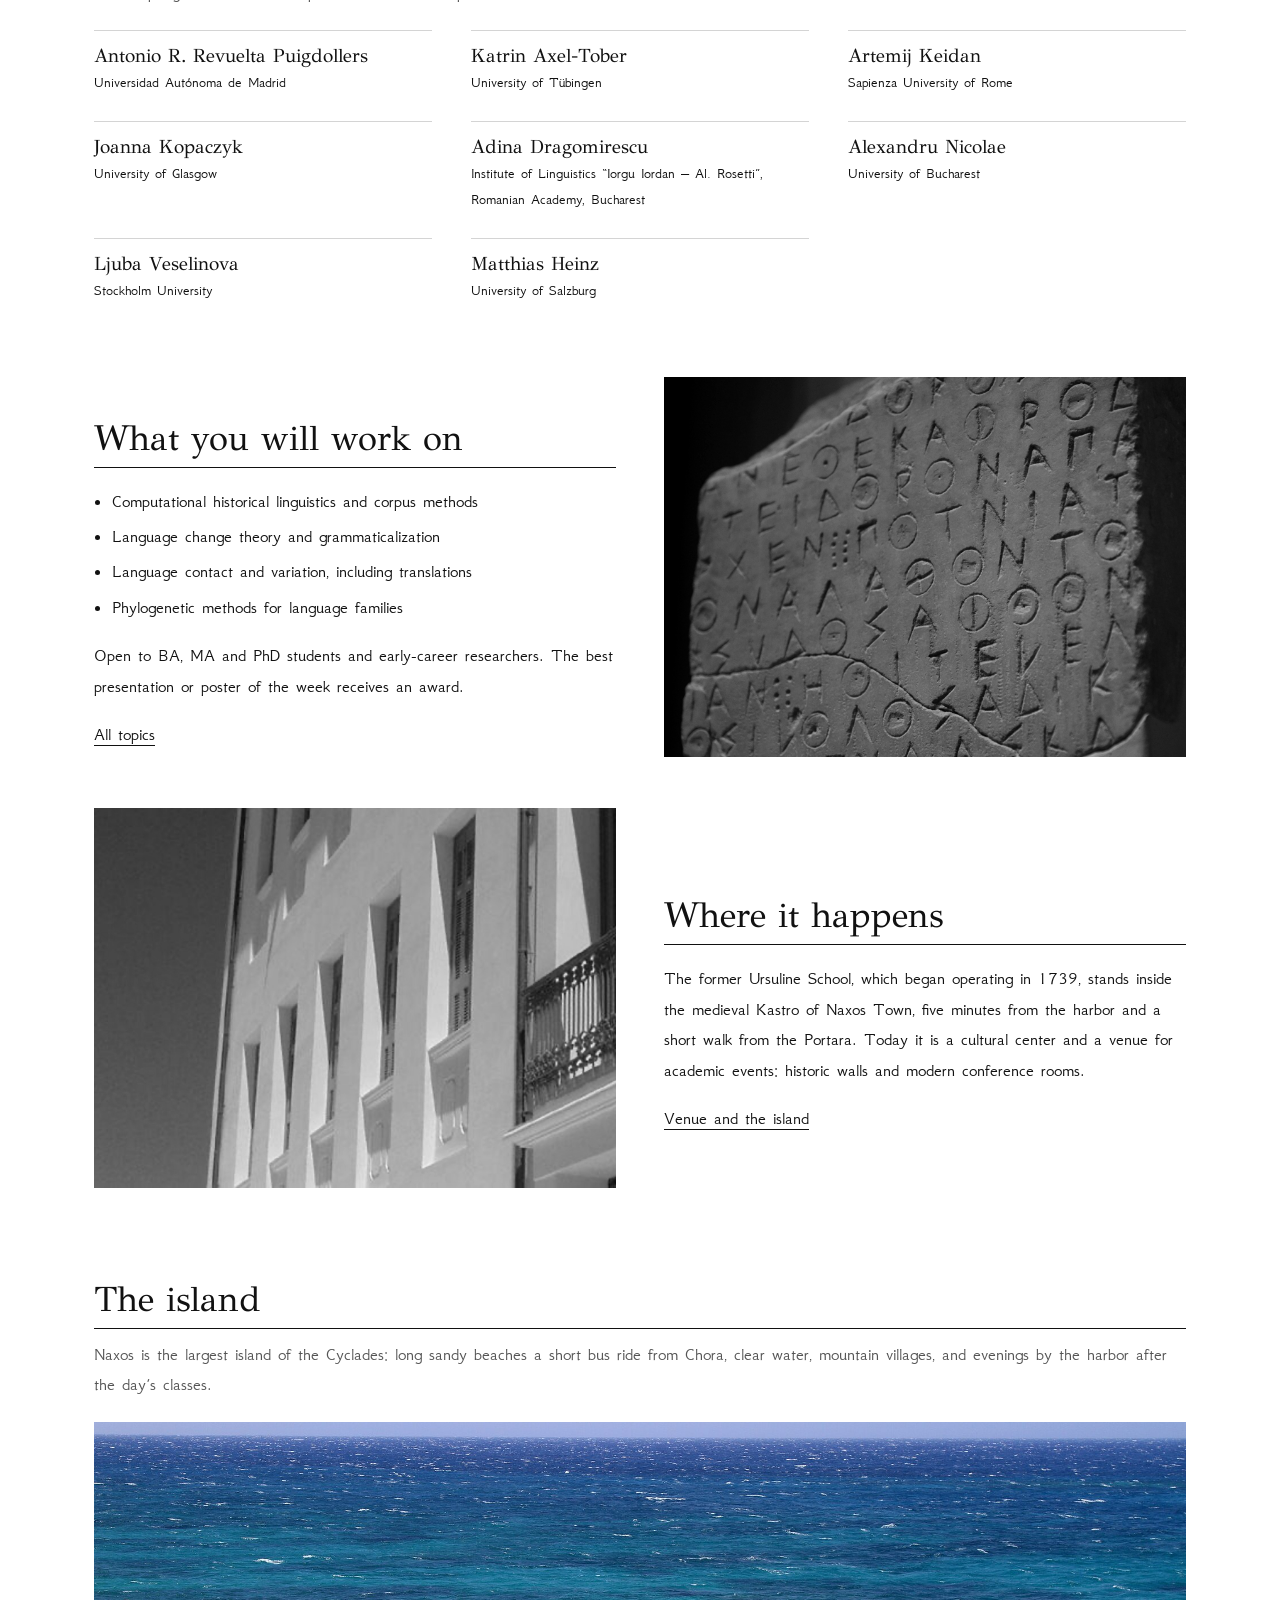
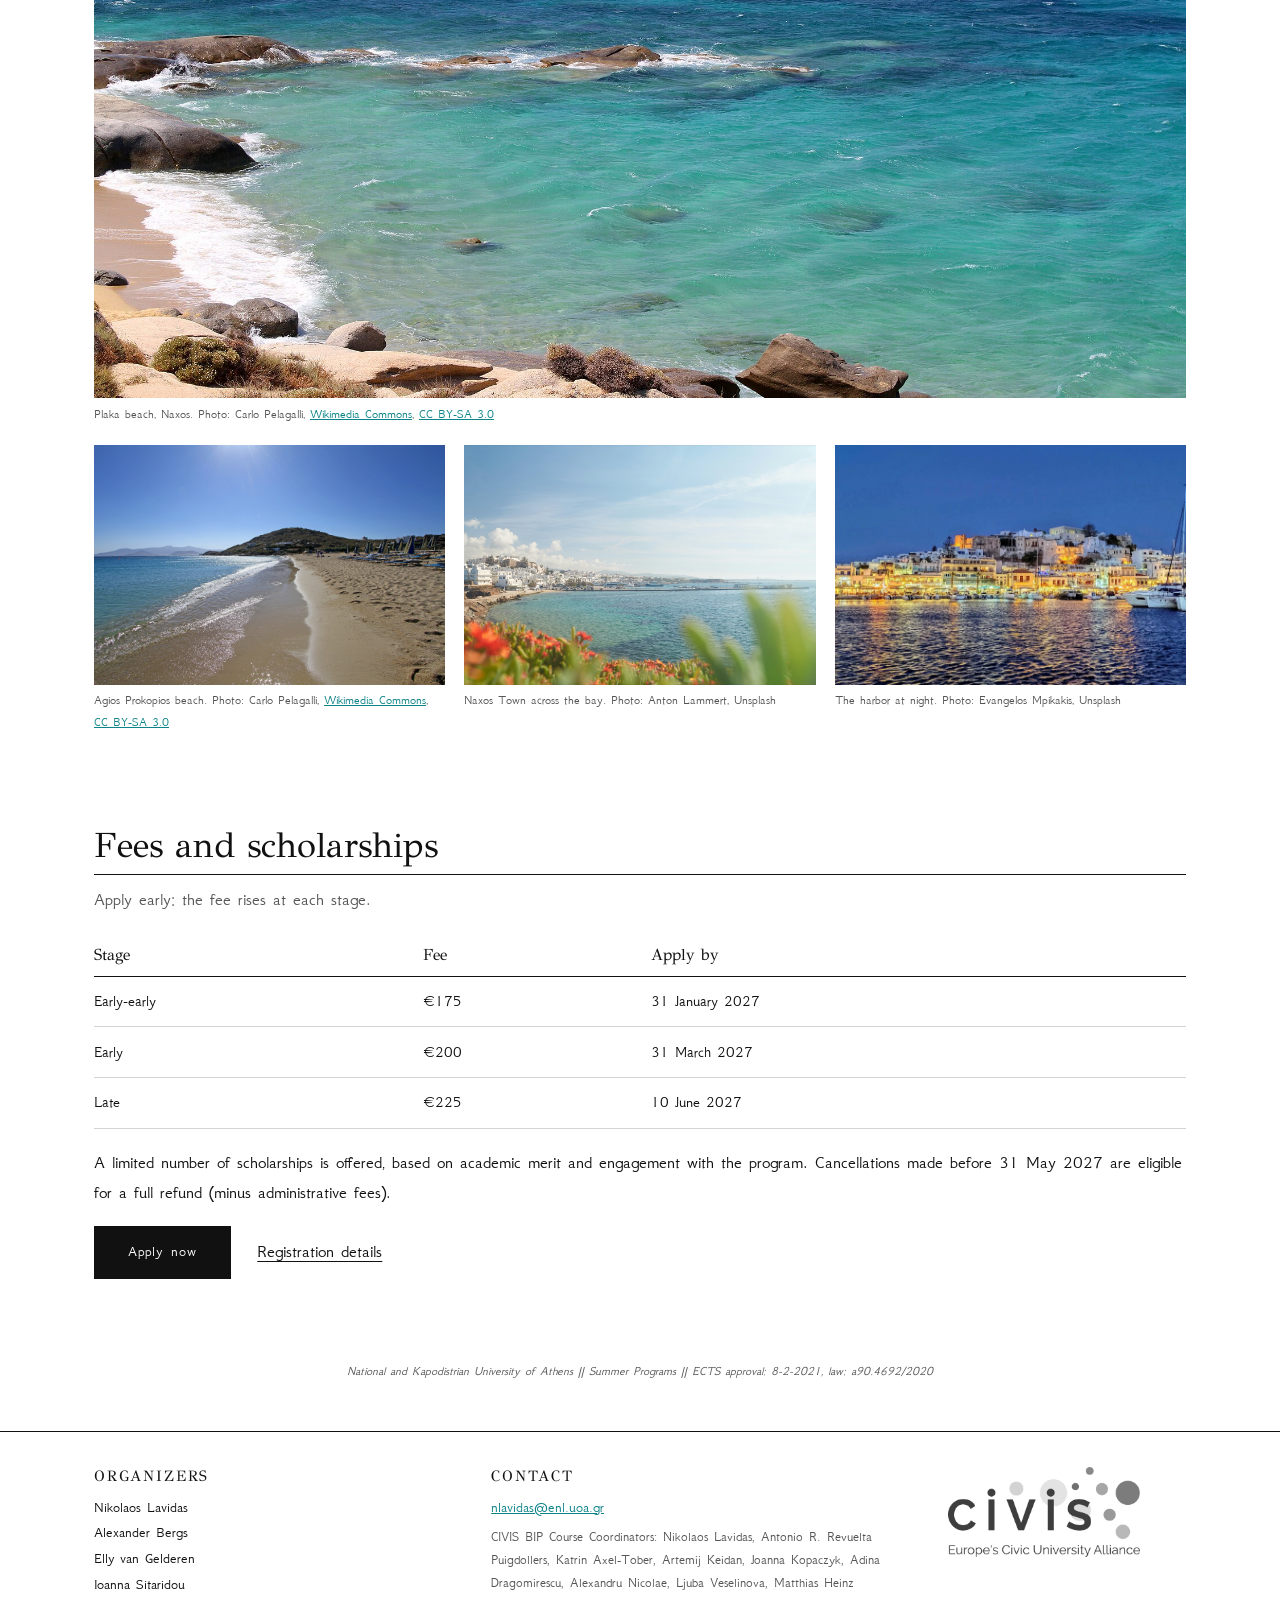
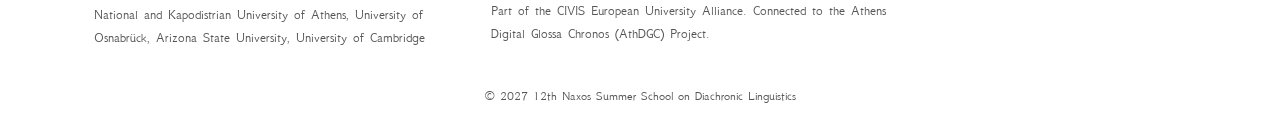
==== commit a9137189: "Content review: verified facts, no repetition, plain register" ====
--- a/index.html
+++ b/index.html
@@ -47,23 +47,23 @@
 </section>
 <section class="stats">
   <div><span>11</span><p>editions since 2016</p></div>
-  <div><span>100+</span><p>participants in 2026</p></div>
+  <div><span>90+</span><p>students in 2026</p></div>
   <div><span>6</span><p>ECTS credits available</p></div>
   <div><span>4</span><p>universities organize the school</p></div>
 </section>
 <section class="band" id="updates">
   <h2>Updates</h2>
-  <p class="sub">The programme, the course descriptions and every change are published on this website first. Please check this page for the latest news.</p>
+  <p class="sub">The program, the course descriptions and every change are published on this website first. Please check this page for the latest news.</p>
   <ul class="updates">
-    <li><strong>26 November 2026.</strong> Registration is open, with the early-early fee of 175 euros until 31 January 2027. New courses and faculty are added to the <a class="textlink" href="descriptions.html">course descriptions</a> and the <a class="textlink" href="faculty.html">faculty page</a> as they are confirmed.</li>
+    <li><strong>26 November 2026.</strong> Registration is open for the 12th school. New courses and faculty are added to the <a class="textlink" href="descriptions.html">course descriptions</a> and the <a class="textlink" href="faculty.html">faculty page</a> as they are confirmed.</li>
   </ul>
 </section>
 <section class="band">
   <h2>Why Naxos 2027</h2>
   <div class="three">
-    <div><h3>The weight of four universities</h3><p>The school is organized by the National and Kapodistrian University of Athens, the University of Cambridge, Arizona State University and the University of Osnabr&uuml;ck, within the CIVIS European University Alliance. Your official transcript confirms the credits for transfer at your home university.</p></div>
-    <div><h3>Theory and computation together</h3><p>Courses, workshops and master classes on historical syntax, grammaticalization, language contact, corpora and computational methods, from leading scholars in the field.</p></div>
-    <div><h3>A small school, a rare setting</h3><p>Five teaching days in the Ursuline School inside the Venetian Castle of Chora. You work with the faculty every day, present a poster, and earn up to 6 ECTS credits.</p></div>
+    <div><h3>Credits that transfer</h3><p>An official transcript from the National and Kapodistrian University of Athens confirms your courses, your assessed work and up to 6 ECTS credits for transfer at your home university.</p></div>
+    <div><h3>Theory and computation together</h3><p>Each topic is taught both through current theory and through corpora and computational tools, in courses, workshops and master classes, so that you can apply the methods to your own data.</p></div>
+    <div><h3>A small school, a rare setting</h3><p>Five teaching days in the Ursuline School inside the Venetian Castle of Chora. You work with the faculty every day and can present your own research at the poster session.</p></div>
   </div>
 </section>
 <section class="band">
@@ -72,13 +72,13 @@
 </section>
 <section class="band">
   <h2>Faculty</h2>
-  <p class="sub">Invited and confirmed so far; the list grows as colleagues confirm.</p>
-  <div class="people"><div class="person"><h3>Nikolaos Lavidas</h3><p class="aff">National and Kapodistrian University of Athens</p><p class="role">Professor of Diachronic Linguistics; Director of the AthDGC Laboratory for Diachronic Linguistics and Language Change; Treasurer of Societas Linguistica Europaea</p></div><div class="person"><h3>Ioanna Sitaridou</h3><p class="aff">University of Cambridge</p><p class="role">Professor of Spanish and Historical Linguistics, Faculty of Modern and Medieval Languages and Linguistics; Co-Director, Cambridge Centre for Greek Studies; President-Elect, Societas Linguistica Europaea (2026-2029)</p></div><div class="person"><h3>Alexander Bergs</h3><p class="aff">University of Osnabrück</p><p class="role">Professor and Chair of English Language and Linguistics</p></div><div class="person"><h3>Elly van Gelderen</h3><p class="aff">Arizona State University</p><p class="role">Regents’ Professor Emeritus of English; taught at Arizona State University from 1995 to 2023</p></div><div class="person"><h3>Thomas Hoffmann</h3><p class="aff">Catholic University of Eichstätt-Ingolstadt</p><p class="role">Chair of English Language and Linguistics; Chair of the Senate; Member of the Academia Europaea; Series Editor of Elements in Construction Grammar</p></div><div class="person"><h3>Barbara McGillivray</h3><p class="aff">King’s College London</p><p class="role">Senior Lecturer in Digital and Computational Humanities; Principal Investigator of COALA (ERC-selected project funded by UKRI); Editor in Chief, Journal of Open Humanities Data</p></div><div class="person"><h3>Eva Zehentner</h3><p class="aff">University of Zurich</p><p class="role">SNSF Professor in English Linguistics, English Department; principal investigator of a Swiss National Science Foundation Starting Grant project on early English</p></div><div class="person"><h3>Maria Isabel Jiménez Martínez</h3><p class="aff">Universidad Autónoma de Madrid</p><p class="role">Profesora Ayudante Doctora (Assistant Professor), Department of Classical Philology</p></div><div class="person"><h3>Daniel Riaño Rufilanchas</h3><p class="aff">CCHS-CSIC, Madrid</p><p class="role">Científico Titular (Tenured Scientist), Greek Linguistics group, Institute of Languages and Cultures of the Mediterranean and the Near East; coordinator of CLARIAH-ES-CSIC; author of El complemento directo en griego antiguo</p></div><div class="person"><h3>Nina Tahmasebi</h3><p class="aff">University of Gothenburg</p><p class="role">Professor, Linguistics and Theory of Science; Principal Investigator of the research program Change is Key!</p></div><div class="person"><h3>Igor Yanovich</h3><p class="aff">University of Vienna</p><p class="role">Associate Professor, Department of English and American Studies; Principal Investigator of an Austrian Science Fund project on Albanian verb conjugation</p></div><div class="person"><h3>Dag Haug</h3><p class="aff">University of Oslo</p><p class="role">Professor of Classics and Linguistics, Department of Philosophy, Classics, History of Art and Ideas; participant in the PROIEL, DAMOS and Norchron projects</p></div><div class="person"><h3>Johan Rooryck</h3><p class="aff">Leiden University</p><p class="role">Appointed Open Access Champion by cOAlition S in 2019</p></div><div class="person"><h3>Francesca Dell’Oro</h3><p class="aff">University of Bologna</p><p class="role">Researcher in Historical and General Linguistics, Department of Modern Languages, Literatures and Cultures; Principal Investigator of the WoPoss and ModMap projects; Swiss National Science Foundation professor in Diachronic Linguistics, 2019-2025</p></div><div class="person"><h3>Gerhard Jäger</h3><p class="aff">University of Tübingen</p><p class="role">Professor and Chair of General Linguistics, Department of Linguistics; principal investigator in the Excellence Clusters Human Origins and Machine Learning for Science</p></div><div class="person"><h3>Pierluigi Cassotti</h3><p class="aff">University of Gothenburg</p><p class="role">Researcher in computational lexical semantic change, Department of Philosophy, Linguistics and Theory of Science; Change is Key! programme</p></div><div class="person"><h3>Kalle Müller</h3><p class="aff">University of Tübingen</p><p class="role">Academic staff member (wissenschaftlicher Mitarbeiter), German Linguistics, Deutsches Seminar</p></div><div class="person"><h3>Haim Dubossarsky</h3><p class="aff">Queen Mary University of London</p><p class="role">Lecturer in Computer Science, School of Electronic Engineering and Computer Science</p></div><div class="person"><h3>Ljuba Veselinova</h3><p class="aff">Stockholm University</p><p class="role">Professor of General Linguistics, Department of Linguistics; Secretary and Conference Manager, Association for Linguistic Typology</p></div><div class="person"><h3>Matthias Heinz</h3><p class="aff">University of Salzburg</p><p class="role">Professor of Romance Linguistics, Department of Romance Studies; corresponding member of the Accademia della Crusca; co-coordinator of the Osservatorio degli Italianismi nel Mondo</p></div><div class="person"><h3>Alexandru Nicolae</h3><p class="aff">University of Bucharest</p><p class="role">Associate Professor, Faculty of Letters; Member of the Academia Europaea; Head of Bucharest University Press; researcher, Institute of Linguistics, Romanian Academy</p></div><div class="person"><h3>Adina Dragomirescu</h3><p class="aff">Institute of Linguistics “Iorgu Iordan – Al. Rosetti”, Romanian Academy, Bucharest</p><p class="role">Professor and senior researcher (CS I); Scientific Secretary of the Institute</p></div><div class="person"><h3>Joanna Kopaczyk</h3><p class="aff">University of Glasgow</p><p class="role">Professor of Scots and English Philology, School of Critical Studies; Chair, Forum for Research on Languages of Scotland and Ulster</p></div><div class="person"><h3>Raluca Brăescu</h3><p class="aff">University of Bucharest</p><p class="role">Faculty of Letters, University of Bucharest; senior researcher (CS I), Institute of Linguistics “Iorgu Iordan – Al. Rosetti”, Romanian Academy</p></div></div>
+  <p class="sub">Invited and confirmed so far. The list grows as colleagues confirm.</p>
+  <div class="people"><div class="person"><h3>Nikolaos Lavidas</h3><p class="aff">National and Kapodistrian University of Athens</p><p class="role">Professor of Diachronic Linguistics. Director of the AthDGC Laboratory for Diachronic Linguistics and Language Change. Treasurer of Societas Linguistica Europaea</p></div><div class="person"><h3>Ioanna Sitaridou</h3><p class="aff">University of Cambridge</p><p class="role">Professor of Spanish and Historical Linguistics, Faculty of Modern and Medieval Languages and Linguistics. Co-Director, Cambridge Centre for Greek Studies. President-Elect, Societas Linguistica Europaea (2026-2029)</p></div><div class="person"><h3>Alexander Bergs</h3><p class="aff">University of Osnabrück</p><p class="role">Professor and Chair of English Language and Linguistics</p></div><div class="person"><h3>Elly van Gelderen</h3><p class="aff">Arizona State University</p><p class="role">Regents’ Professor Emeritus of English. Taught at Arizona State University from 1995 to 2023</p></div><div class="person"><h3>Thomas Hoffmann</h3><p class="aff">Catholic University of Eichstätt-Ingolstadt</p><p class="role">Chair of English Language and Linguistics. Chair of the Senate. Member of the Academia Europaea. Series Editor of Elements in Construction Grammar</p></div><div class="person"><h3>Barbara McGillivray</h3><p class="aff">King’s College London</p><p class="role">Senior Lecturer in Digital and Computational Humanities. Principal Investigator of COALA (ERC-selected project funded by UKRI). Editor in Chief, Journal of Open Humanities Data</p></div><div class="person"><h3>Eva Zehentner</h3><p class="aff">University of Zurich</p><p class="role">SNSF Professor in English Linguistics, English Department. Principal investigator of a Swiss National Science Foundation Starting Grant project on early English</p></div><div class="person"><h3>Maria Isabel Jiménez Martínez</h3><p class="aff">Universidad Autónoma de Madrid</p><p class="role">Profesora Ayudante Doctora (Assistant Professor), Department of Classical Philology</p></div><div class="person"><h3>Daniel Riaño Rufilanchas</h3><p class="aff">CCHS-CSIC, Madrid</p><p class="role">Científico Titular (Tenured Scientist), Greek Linguistics group, Institute of Languages and Cultures of the Mediterranean and the Near East. Coordinator of CLARIAH-ES-CSIC. Author of El complemento directo en griego antiguo</p></div><div class="person"><h3>Nina Tahmasebi</h3><p class="aff">University of Gothenburg</p><p class="role">Professor, Linguistics and Theory of Science. Principal Investigator of the research program Change is Key!</p></div><div class="person"><h3>Igor Yanovich</h3><p class="aff">University of Vienna</p><p class="role">Associate Professor, Department of English and American Studies. Principal Investigator of an Austrian Science Fund project on Albanian verb conjugation</p></div><div class="person"><h3>Dag Haug</h3><p class="aff">University of Oslo</p><p class="role">Professor of Classics and Linguistics, Department of Philosophy, Classics, History of Art and Ideas. Participant in the PROIEL, DAMOS and Norchron projects</p></div><div class="person"><h3>Johan Rooryck</h3><p class="aff">Leiden University</p><p class="role">Appointed Open Access Champion by cOAlition S in 2019</p></div><div class="person"><h3>Francesca Dell’Oro</h3><p class="aff">University of Bologna</p><p class="role">Researcher in Historical and General Linguistics, Department of Modern Languages, Literatures and Cultures. Principal Investigator of the WoPoss and ModMap projects. Swiss National Science Foundation professor in Diachronic Linguistics, 2019-2025</p></div><div class="person"><h3>Gerhard Jäger</h3><p class="aff">University of Tübingen</p><p class="role">Professor and Chair of General Linguistics, Department of Linguistics. Principal investigator in the Excellence Clusters Human Origins and Machine Learning for Science</p></div><div class="person"><h3>Pierluigi Cassotti</h3><p class="aff">University of Gothenburg</p><p class="role">Researcher in computational lexical semantic change, Department of Philosophy, Linguistics and Theory of Science. Change is Key! programme</p></div><div class="person"><h3>Kalle Müller</h3><p class="aff">University of Tübingen</p><p class="role">Academic staff member (wissenschaftlicher Mitarbeiter), German Linguistics, Deutsches Seminar</p></div><div class="person"><h3>Haim Dubossarsky</h3><p class="aff">Queen Mary University of London</p><p class="role">Lecturer in Computer Science, School of Electronic Engineering and Computer Science</p></div><div class="person"><h3>Ljuba Veselinova</h3><p class="aff">Stockholm University</p><p class="role">Professor of General Linguistics, Department of Linguistics. Secretary and Conference Manager, Association for Linguistic Typology</p></div><div class="person"><h3>Matthias Heinz</h3><p class="aff">University of Salzburg</p><p class="role">Professor of Romance Linguistics, Department of Romance Studies. Corresponding member of the Accademia della Crusca. Co-coordinator of the Osservatorio degli Italianismi nel Mondo</p></div><div class="person"><h3>Alexandru Nicolae</h3><p class="aff">University of Bucharest</p><p class="role">Associate Professor, Faculty of Letters. Member of the Academia Europaea. Head of Bucharest University Press. Researcher, Institute of Linguistics, Romanian Academy</p></div><div class="person"><h3>Adina Dragomirescu</h3><p class="aff">Institute of Linguistics “Iorgu Iordan – Al. Rosetti”, Romanian Academy, Bucharest</p><p class="role">Professor and senior researcher (CS I). Scientific Secretary of the Institute</p></div><div class="person"><h3>Joanna Kopaczyk</h3><p class="aff">University of Glasgow</p><p class="role">Professor of Scots and English Philology, School of Critical Studies. Chair, Forum for Research on Languages of Scotland and Ulster</p></div><div class="person"><h3>Raluca Brăescu</h3><p class="aff">University of Bucharest</p><p class="role">Faculty of Letters, University of Bucharest. Senior researcher (CS I), Institute of Linguistics “Iorgu Iordan – Al. Rosetti”, Romanian Academy</p></div></div>
   <p><a class="textlink" href="faculty.html">Faculty page</a></p>
 </section>
 <section class="band">
   <h2>Further faculty, to be confirmed</h2>
-  <p class="sub">Colleagues proposed for Naxos 2027; their participation is to be confirmed.</p>
+  <p class="sub">Colleagues proposed for Naxos 2027, whose participation is to be confirmed.</p>
   <div class="people"><div class="person"><h3>Saïd-Esteban Belmehdi</h3><p class="aff">Center for Hellenic Studies, Harvard University</p></div><div class="person"><h3>Maria Carmela Benvenuto</h3><p class="aff">Sapienza University of Rome</p></div><div class="person"><h3>Stefano De Pascale</h3><p class="aff">Vrije Universiteit Brussel</p></div><div class="person"><h3>Maria Iliescu</h3><p class="aff">University of Bucharest</p></div><div class="person"><h3>Guglielmo Inglese</h3><p class="aff">University of Turin</p></div><div class="person"><h3>Alba Llorach-Roca</h3><p class="aff">Paris Lodron University of Salzburg</p></div><div class="person"><h3>Francesca Masini</h3><p class="aff">University of Bologna</p></div><div class="person"><h3>Roberto Navigli</h3><p class="aff">Sapienza University of Rome</p></div><div class="person"><h3>Ioanna Papadopoulou</h3><p class="aff">Center for Hellenic Studies, Harvard University</p></div><div class="person"><h3>Hans-Jörg Schmid</h3><p class="aff">LMU Munich</p></div><div class="person"><h3>Lotte Sommerer</h3><p class="aff">Friedrich-Alexander-Universität Erlangen-Nürnberg</p></div><div class="person"><h3>Tobias Ungerer</h3><p class="aff">LMU Munich</p></div><div class="person"><h3>Bernhard Wälchli</h3><p class="aff">Stockholm University</p></div><div class="person"><h3>Susanne Wurmbrand</h3><p class="aff">Paris Lodron University of Salzburg</p></div></div>
 </section>
 <section class="band">
@@ -95,7 +95,7 @@
       <li>Language contact and variation, including translations</li>
       <li>Phylogenetic methods for language families</li>
     </ul>
-    <p>Open to BA, MA and PhD students and early-career researchers. A poster session and an award for the best presentation are part of the week.</p>
+    <p>Open to BA, MA and PhD students and early-career researchers. The best presentation or poster of the week receives an award.</p>
     <p><a class="textlink" href="topics.html">All topics</a></p>
   </div>
   <div><img class="bw" src="assets/images/andy-kennedy-IU37SzWsgnc-unsplash.jpg" alt="An ancient Greek inscription in stone"></div>
@@ -104,18 +104,18 @@
   <div><img class="bw" src="assets/images/%CE%A3%CF%87%CE%BF%CE%BB%CE%AE-%CE%9F%CF%85%CF%81%CF%83%CE%BF%CF%85%CE%BB%CE%B9%CE%BD%CF%8E%CE%BD.jpg" alt="The Ursuline School in the Kastro of Naxos Town"></div>
   <div>
     <h2>Where it happens</h2>
-    <p>The Ursuline School, founded in 1672, stands inside the medieval Kastro of Naxos Town, five minutes from the harbor and a short walk from the Portara. Today it is a cultural center and a venue for academic events: historic walls, modern conference rooms, and the island at your door.</p>
+    <p>The former Ursuline School, which began operating in 1739, stands inside the medieval Kastro of Naxos Town, five minutes from the harbor and a short walk from the Portara. Today it is a cultural center and a venue for academic events: historic walls and modern conference rooms.</p>
     <p><a class="textlink" href="venue.html">Venue and the island</a></p>
   </div>
 </section>
 <section class="band" id="island">
   <h2>The island</h2>
-  <p class="sub">Naxos is the largest island of the Cyclades: long sandy beaches a short bus ride from Chora, clear water, mountain villages, and evenings by the harbour after the day&rsquo;s classes.</p>
+  <p class="sub">Naxos is the largest island of the Cyclades: long sandy beaches a short bus ride from Chora, clear water, mountain villages, and evenings by the harbor after the day&rsquo;s classes.</p>
   <figure class="island-hero"><img src="assets/images/naxos-plaka-beach.jpg" alt="The turquoise sea and rocks at Plaka beach, Naxos"><figcaption>Plaka beach, Naxos. Photo: Carlo Pelagalli, <a href="https://commons.wikimedia.org/wiki/File:Plaka_-_panoramio_(1).jpg" target="_blank" rel="noopener">Wikimedia Commons</a>, <a href="https://creativecommons.org/licenses/by-sa/3.0" target="_blank" rel="noopener">CC BY-SA 3.0</a></figcaption></figure>
   <div class="island-row">
     <figure><img src="assets/images/naxos-agios-prokopios-beach.jpg" alt="The sandy beach of Agios Prokopios, Naxos, looking towards Paros"><figcaption>Agios Prokopios beach. Photo: Carlo Pelagalli, <a href="https://commons.wikimedia.org/wiki/File:Spiaggia_di_Agios_Prokopios,_guardando_verso_l%27isola_di_Paros_-_panoramio.jpg" target="_blank" rel="noopener">Wikimedia Commons</a>, <a href="https://creativecommons.org/licenses/by-sa/3.0" target="_blank" rel="noopener">CC BY-SA 3.0</a></figcaption></figure>
     <figure><img src="assets/images/anton-lammert-JU073byFbe0-unsplash.jpg" alt="Naxos Town seen across the bay"><figcaption>Naxos Town across the bay. Photo: Anton Lammert, Unsplash</figcaption></figure>
-    <figure><img src="assets/images/evangelos-mpikakis-tMOMA15KVio-unsplash.jpg" alt="The harbour of Naxos Town at night"><figcaption>The harbour at night. Photo: Evangelos Mpikakis, Unsplash</figcaption></figure>
+    <figure><img src="assets/images/evangelos-mpikakis-tMOMA15KVio-unsplash.jpg" alt="The harbor of Naxos Town at night"><figcaption>The harbor at night. Photo: Evangelos Mpikakis, Unsplash</figcaption></figure>
   </div>
 </section>
 <section class="band" id="fees">
